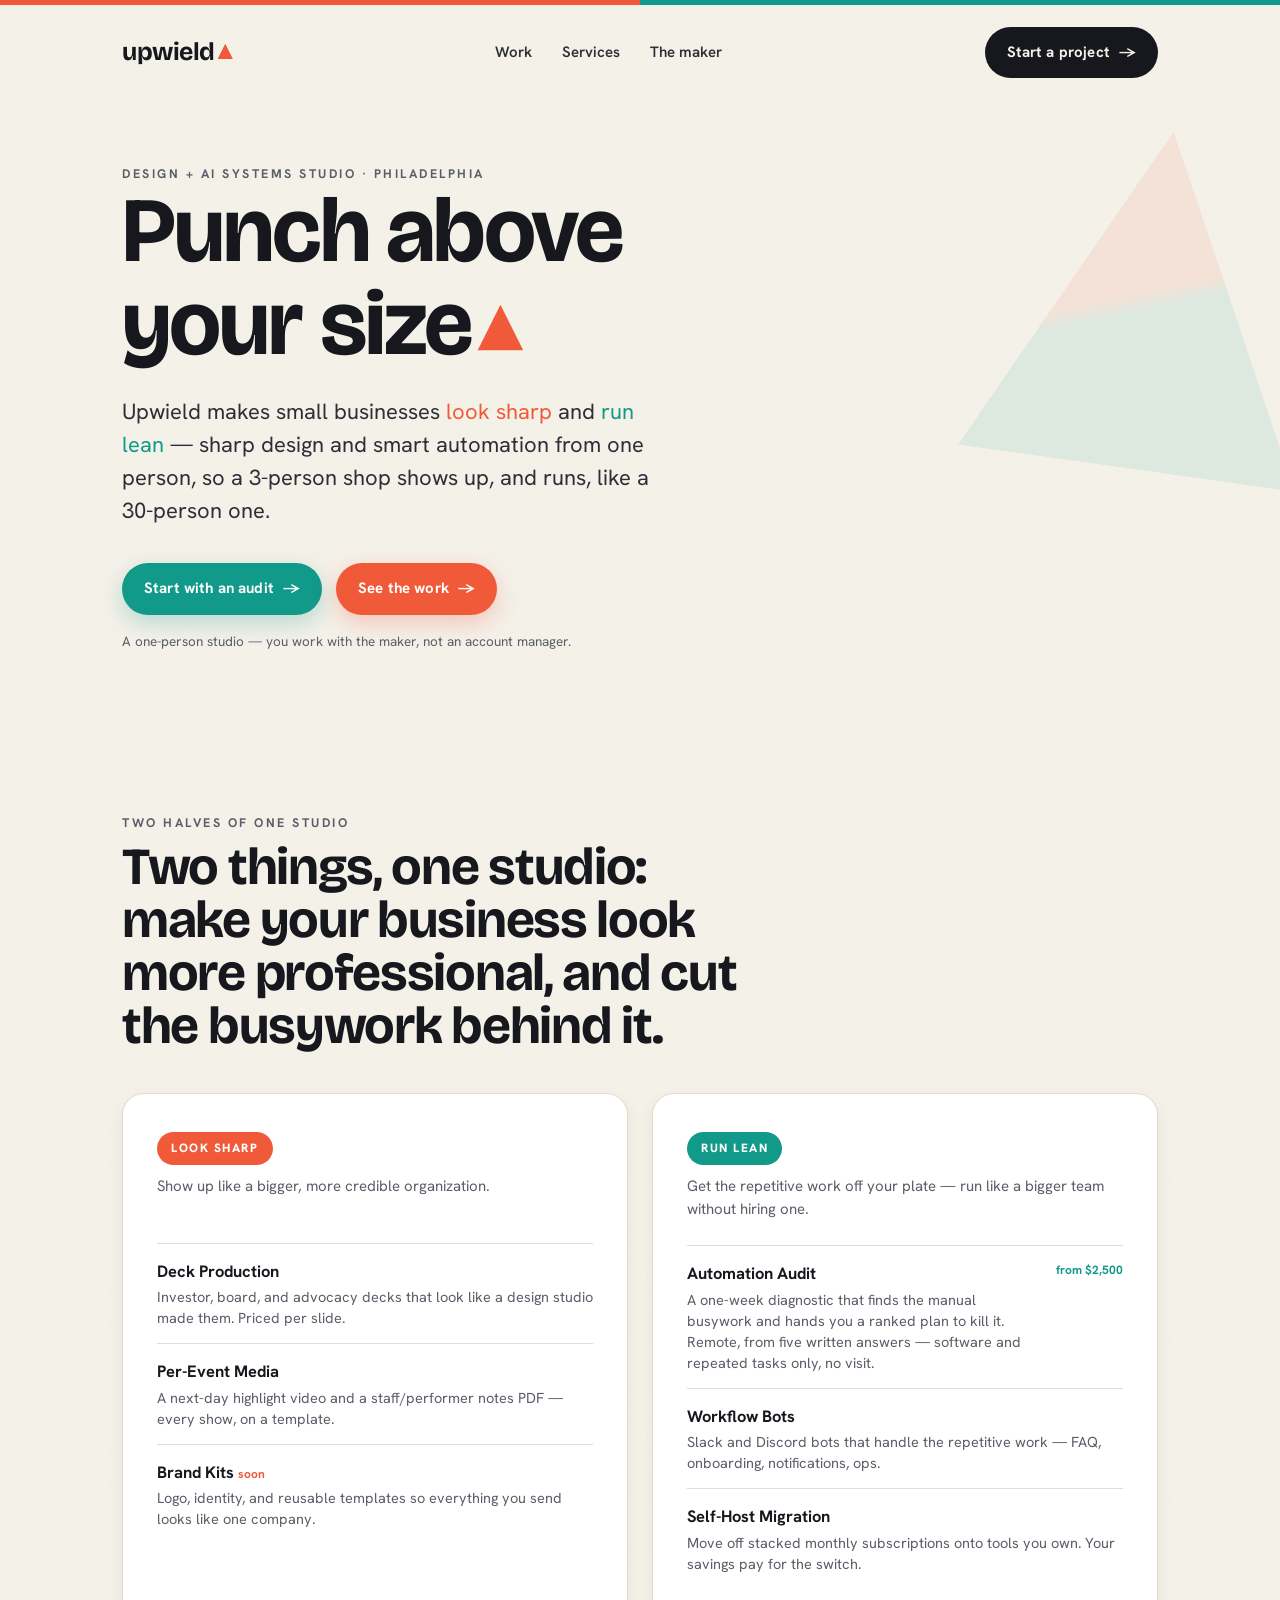
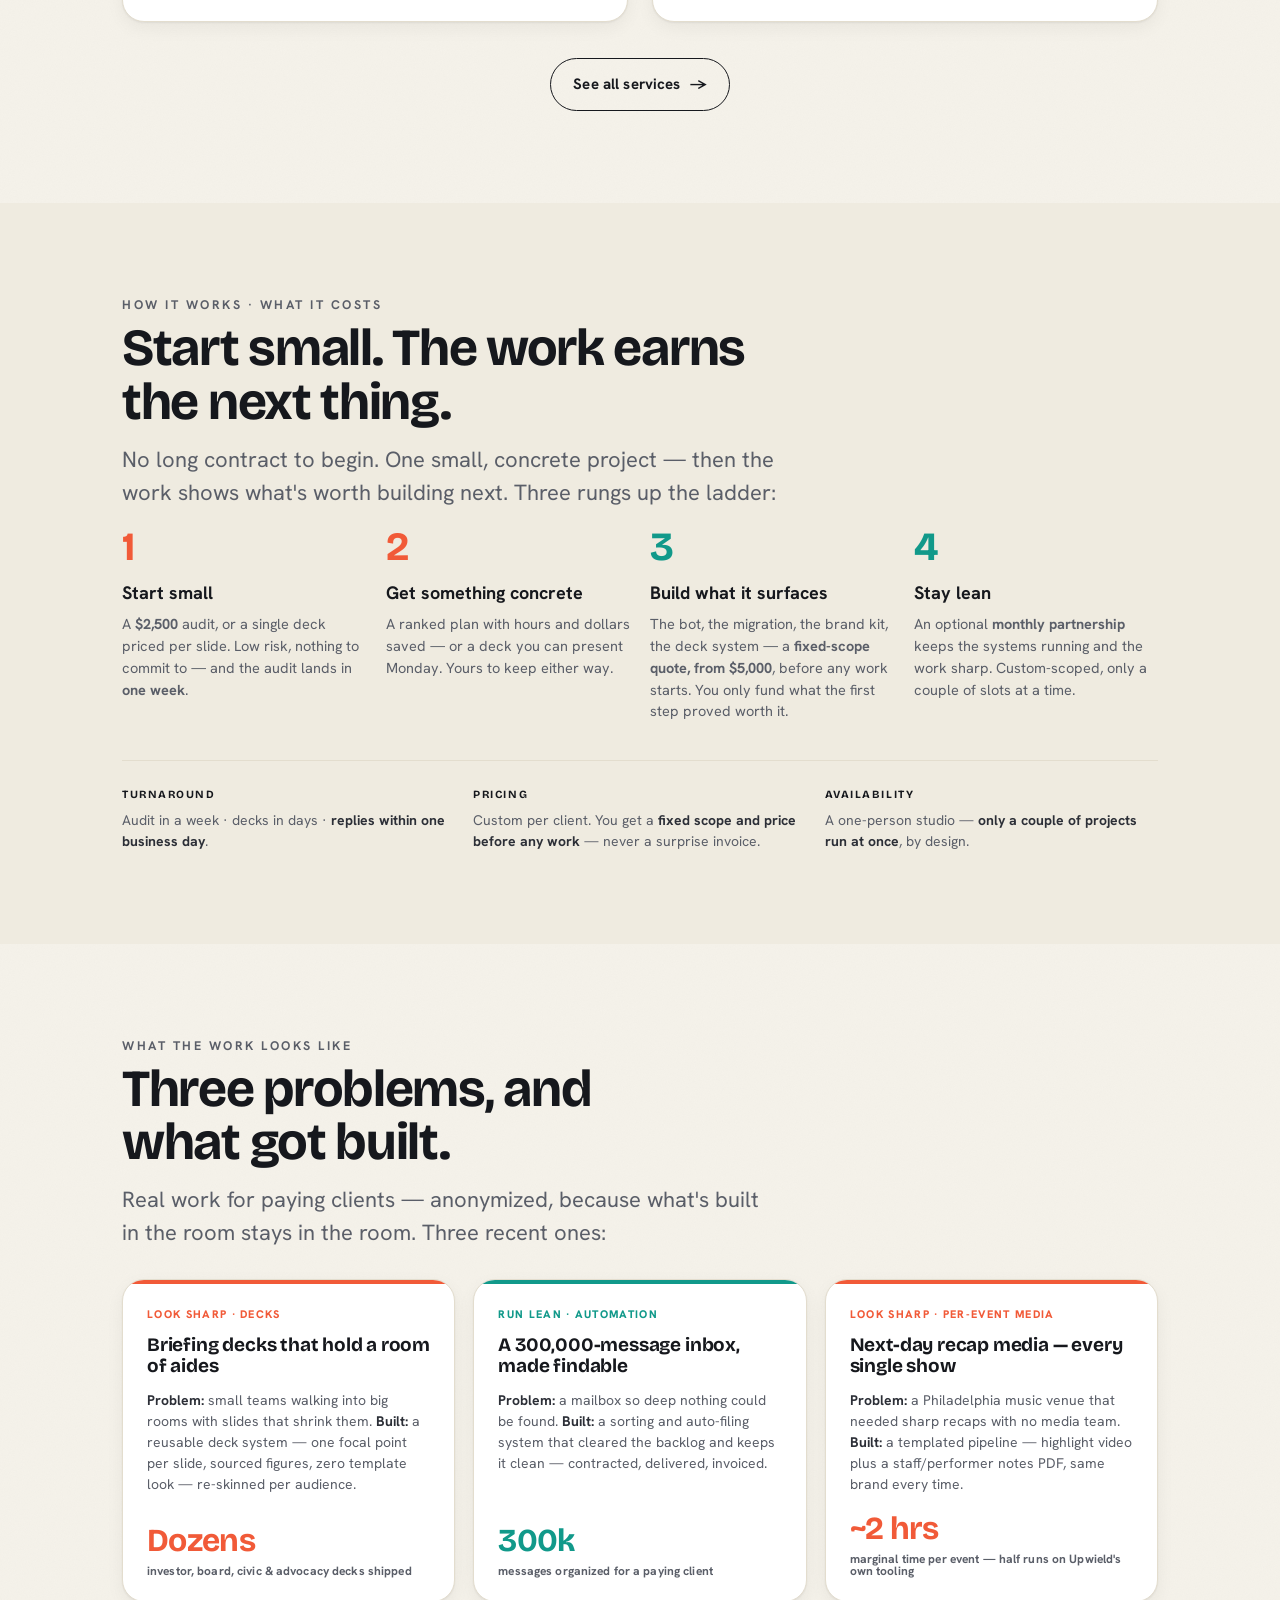
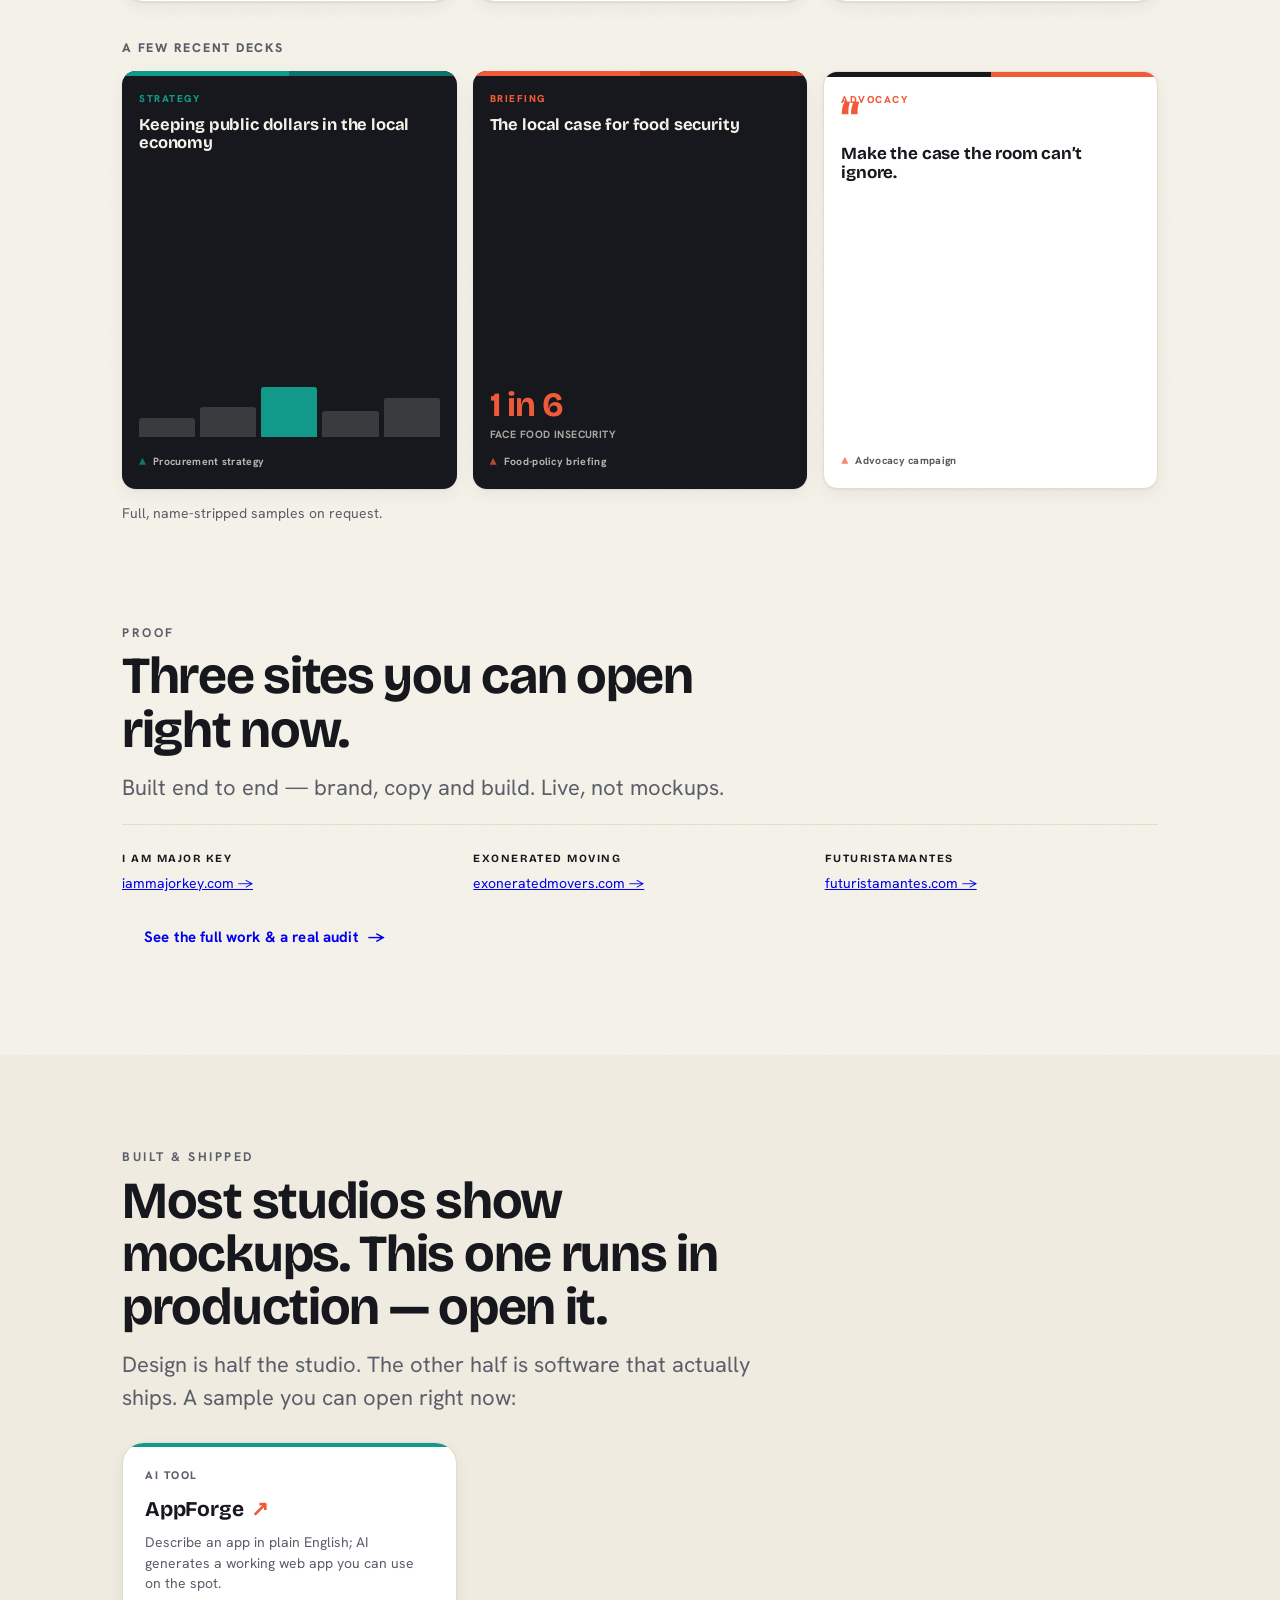
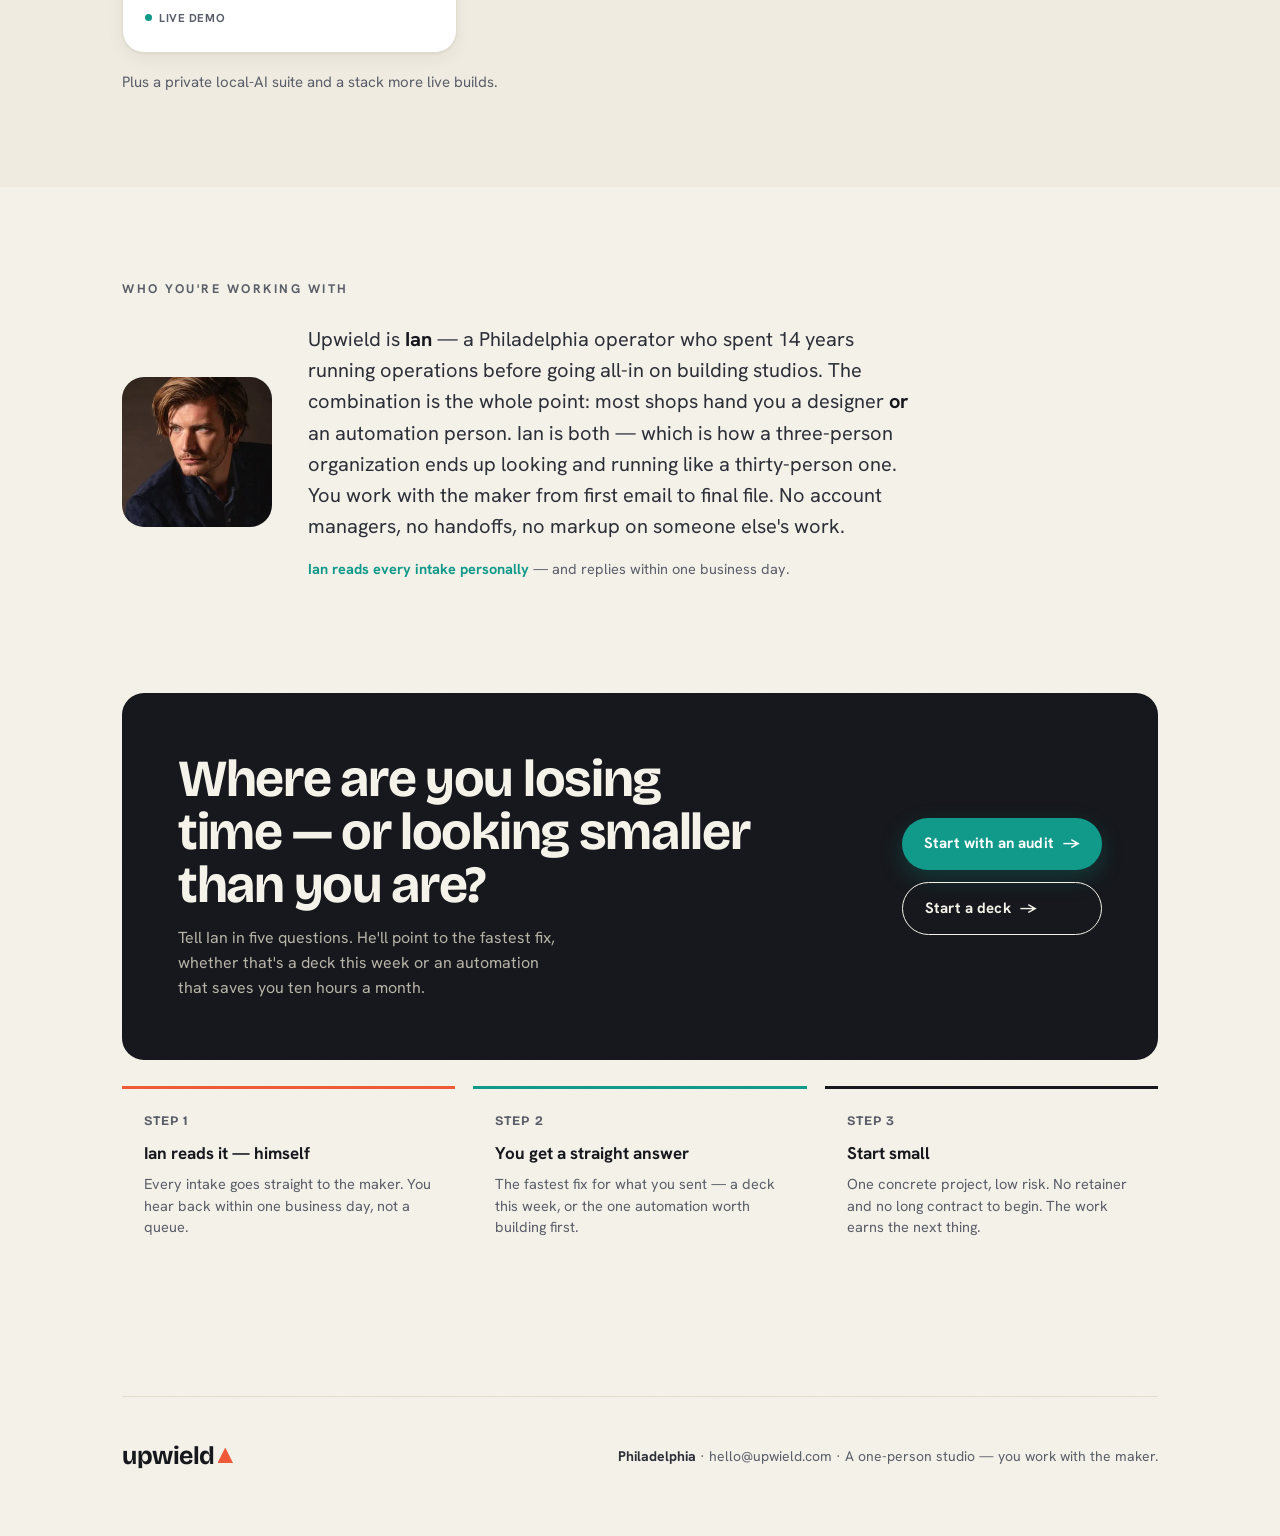
==== index.html @ bdeee743 "Reprice: audit $2,500, builds from $5,000" ====
<!DOCTYPE html>
<html lang="en">
<head>
<meta charset="utf-8">
<meta name="viewport" content="width=device-width, initial-scale=1">
<title>Upwield — design + AI systems studio · Philadelphia</title>
<meta name="description" content="Upwield is a one-person studio that makes small organizations look sharp and run lean — design and AI systems under one roof.">
<link rel="icon" href="favicon.svg" type="image/svg+xml">
<meta property="og:title" content="Upwield — design + AI systems studio">
<meta property="og:description" content="Make a small organization look sharp and run lean. Punch above your size. Philadelphia.">
<meta property="og:type" content="website">
<meta property="og:url" content="https://upwield.com/">
<meta property="og:image" content="https://upwield.com/og.png">
<meta property="og:image:width" content="1200">
<meta property="og:image:height" content="630">
<meta name="twitter:card" content="summary_large_image">
<link rel="preconnect" href="https://fonts.googleapis.com">
<link rel="preconnect" href="https://fonts.gstatic.com" crossorigin>
<link href="https://fonts.googleapis.com/css2?family=Bricolage+Grotesque:opsz,wght@12..96,400;12..96,500;12..96,600;12..96,700;12..96,800&family=Hanken+Grotesk:wght@400;500;600;700;800&display=swap" rel="stylesheet">
<link rel="stylesheet" href="upwield.css">
<style>
  /* page-specific composition */
  .topbar{display:flex;height:5px}
  .topbar i{flex:1}.topbar .e{background:var(--ember)}.topbar .t{background:var(--teal)}
  nav{display:flex;align-items:center;justify-content:space-between;padding:22px 0}
  nav .links{display:flex;gap:30px;font-weight:600;font-size:15px}
  nav .links a{color:var(--ink-2);text-decoration:none}
  nav .links a:hover{color:var(--ink)}

  /* hero */
  .hero{padding:64px 0 70px;position:relative;overflow:hidden}
  .hero .big-wedge{position:absolute;right:-40px;top:30px;width:340px;height:340px;
    background:linear-gradient(160deg,var(--ember) 0%,var(--ember) 48%,var(--teal) 52%,var(--teal) 100%);
    clip-path:polygon(50% 0,100% 100%,0 100%);opacity:.10;transform:rotate(8deg)}
  .hero h1{max-width:14ch;position:relative}
  .hero .lead{max-width:46ch;margin-top:24px}
  .cta-row{display:flex;gap:14px;margin-top:36px;flex-wrap:wrap;align-items:center}
  .cta-note{font-size:13.5px;color:var(--ink-3);margin-top:16px}

  /* pillars */
  .pillars{display:grid;grid-template-columns:1fr 1fr;gap:24px}
  .pillar{padding:38px 34px 32px}
  .pillar .top{display:flex;align-items:center;gap:12px;margin-bottom:6px}
  .pillar .promise{font-size:15px;color:var(--ink-3);margin:10px 0 24px;min-height:44px}
  .svc{display:flex;gap:13px;padding:15px 0;border-top:1px solid var(--paper-edge)}
  .svc:first-of-type{border-top:1px solid var(--paper-edge)}
  .svc .name{font-weight:700;font-size:16.5px}
  .svc .desc{font-size:14.5px;color:var(--ink-3);line-height:1.45;margin-top:2px}
  .svc .tag{font-size:12px;font-weight:700;color:var(--teal);white-space:nowrap}
  .svc .tag.e{color:var(--ember)}

  /* how it works */
  .steps{display:grid;grid-template-columns:repeat(4,1fr);gap:20px;margin-top:18px}
  .step .n{font-family:var(--display);font-weight:700;font-size:40px;color:var(--ember);line-height:1}
  .step:nth-child(3) .n,.step:nth-child(4) .n{color:var(--teal)}
  .step h3{font-size:18px;margin:12px 0 7px;font-weight:700}
  .step p{font-size:14.5px;color:var(--ink-3);line-height:1.5}

  /* proof — case studies */
  .cases{display:grid;grid-template-columns:repeat(3,1fr);gap:18px;margin-top:30px}
  .case{padding:26px 24px 24px;display:flex;flex-direction:column;position:relative;overflow:hidden}
  .case .edge{position:absolute;top:0;left:0;right:0;height:4px}
  .case .tag{font-size:11px;font-weight:800;letter-spacing:.12em;text-transform:uppercase;color:var(--teal)}
  .case .tag.e{color:var(--ember)}
  .case .ttl{font-family:var(--display);font-weight:700;font-size:19px;line-height:1.12;letter-spacing:-.01em;margin:11px 0 13px}
  .case .pa{font-size:14px;color:var(--ink-3);line-height:1.5}
  .case .pa b{color:var(--ink-2);font-weight:700}
  .case .res{margin-top:auto;padding-top:18px}
  .case .num{font-family:var(--display);font-weight:700;font-size:32px;line-height:1;letter-spacing:-.02em;color:var(--ember)}
  .case.lean .num{color:var(--teal)}
  .case .num small{display:block;font-family:var(--body);font-size:12px;font-weight:700;letter-spacing:.01em;color:var(--ink-3);margin-top:8px;text-transform:none}

  /* design range tiles */
  .range-label{font-size:12.5px;margin:36px 0 14px;letter-spacing:.14em;font-weight:800;text-transform:uppercase;color:var(--ink-3)}
  .work-tiles{display:grid;grid-template-columns:repeat(3,1fr);gap:16px}
  .dk{aspect-ratio:4/5;border-radius:var(--r-md);overflow:hidden;position:relative;display:flex;flex-direction:column;
    padding:20px 17px;box-shadow:var(--shadow-sm);transition:transform .25s var(--ease),box-shadow .25s var(--ease)}
  .dk:hover{transform:translateY(-4px);box-shadow:var(--shadow-lg)}
  .dk .tb{position:absolute;top:0;left:0;right:0;height:5px;display:flex}.dk .tb i{flex:1}
  .dk .cat{font-size:10px;font-weight:800;letter-spacing:.15em;text-transform:uppercase}
  .dk .ttl{font-family:var(--display);font-weight:700;font-size:16.5px;line-height:1.13;letter-spacing:-.01em;margin-top:9px}
  .dk .sp{flex:1}
  .dk .foot2{display:flex;align-items:center;gap:7px;font-size:10.5px;font-weight:700;letter-spacing:.03em;opacity:.72}
  .dk .dot{width:7px;height:7px;flex-shrink:0;clip-path:polygon(50% 0,100% 100%,0 100%)}
  .dk.dark{background:var(--ink);color:var(--paper)}.dk.dark .cat{color:var(--teal)}
  .bars{display:flex;align-items:flex-end;gap:5px;height:50px;margin-bottom:16px}
  .bars b{flex:1;border-radius:3px 3px 0 0;background:rgba(245,242,234,.16)}.bars b.hot{background:var(--teal)}
  .bigstat{font-family:var(--display);font-weight:700;font-size:40px;line-height:1;letter-spacing:-.03em;color:var(--ember);margin-bottom:14px}
  .bigstat small{display:block;font-family:var(--body);font-size:10.5px;font-weight:700;letter-spacing:.04em;color:var(--paper);opacity:.66;margin-top:7px;text-transform:uppercase}
  .dk.light{background:var(--white);color:var(--ink);border:1px solid var(--paper-edge)}.dk.light .cat{color:var(--ember)}
  .dk .qmark{font-family:var(--display);font-weight:700;font-size:50px;line-height:.5;color:var(--ember);height:24px}
  .dk .quote{font-family:var(--display);font-weight:700;font-size:17px;line-height:1.16;letter-spacing:-.01em;margin-top:12px}

  /* receipts — shipped software */
  .ships{display:grid;grid-template-columns:repeat(3,1fr);gap:16px;margin-top:28px}
  .ship{display:block;padding:24px 22px;text-decoration:none;color:var(--ink);position:relative;overflow:hidden;
    transition:transform .25s var(--ease),box-shadow .25s var(--ease)}
  .ship:hover{transform:translateY(-4px);box-shadow:var(--shadow-lg)}
  .ship .bar{position:absolute;top:0;left:0;right:0;height:4px}
  .ship .k{font-size:11px;font-weight:800;letter-spacing:.14em;text-transform:uppercase;color:var(--ink-3)}
  .ship .nm{font-family:var(--display);font-weight:700;font-size:21px;letter-spacing:-.01em;margin:9px 0 7px;display:flex;align-items:center;gap:8px}
  .ship .nm .arr{color:var(--ember);transition:transform .2s var(--ease)}
  .ship:hover .nm .arr{transform:translate(3px,-3px)}
  .ship .ds{font-size:14px;color:var(--ink-3);line-height:1.46}
  .ship .live{display:inline-flex;align-items:center;gap:7px;margin-top:15px;font-size:11.5px;font-weight:700;letter-spacing:.05em;text-transform:uppercase;color:var(--ink-3)}
  .ship .live i{width:7px;height:7px;border-radius:50%;background:var(--teal);animation:pulse 2s infinite}
  @keyframes pulse{0%{box-shadow:0 0 0 0 rgba(17,153,138,.45)}70%{box-shadow:0 0 0 7px rgba(17,153,138,0)}100%{box-shadow:0 0 0 0 rgba(17,153,138,0)}}
  .ships-foot{margin-top:18px;font-size:15px;color:var(--ink-3);max-width:62ch}
  .ships-foot a{color:var(--ink);font-weight:700;text-decoration:none;border-bottom:2px solid var(--ember)}
  .ships-foot a:hover{border-bottom-color:var(--teal)}

  /* founder */
  .maker{display:grid;grid-template-columns:auto 1fr;gap:36px;align-items:center;margin-top:26px}
  .maker .ava{width:150px;height:150px;border-radius:var(--r-lg);background:var(--ink);color:var(--paper);
    display:flex;align-items:center;justify-content:center;position:relative;overflow:hidden;flex-shrink:0}
  .maker .ava img{width:100%;height:100%;object-fit:cover;display:block}
  .maker .ava .mk{width:64px;height:58px;background:var(--ember);clip-path:polygon(50% 0,100% 100%,0 100%)}
  .maker .ava .w{position:absolute;bottom:-24px;right:-24px;width:96px;height:96px;background:var(--ember);
    clip-path:polygon(50% 0,100% 100%,0 100%);opacity:.92;transform:rotate(12deg)}
  .maker .bio .lead2{font-size:clamp(17px,1.9vw,20px);color:var(--ink-2);line-height:1.56;max-width:56ch}
  .maker .bio .lead2 b{color:var(--ink);font-weight:700}
  .maker .sign{margin-top:16px;font-size:14.5px;color:var(--ink-3)}
  .maker .sign b{color:var(--teal);font-weight:700}

  /* CTA band */
  .band{background:var(--ink);color:var(--paper);border-radius:var(--r-lg);padding:60px 56px;
    display:flex;align-items:center;justify-content:space-between;gap:40px;flex-wrap:wrap}
  .band h2{color:var(--paper);max-width:18ch}
  .band p{color:#B8B4A8;margin-top:14px;max-width:42ch;font-size:16px}

  /* what happens next */
  .next{display:grid;grid-template-columns:repeat(3,1fr);gap:18px;margin-top:26px}
  .nx{padding:22px 22px 20px;border-top:3px solid var(--paper-edge)}
  .nx:nth-child(1){border-top-color:var(--ember)}
  .nx:nth-child(2){border-top-color:var(--teal)}
  .nx:nth-child(3){border-top-color:var(--ink)}
  .nx .s{font-family:var(--display);font-weight:700;font-size:13px;letter-spacing:.08em;text-transform:uppercase;color:var(--ink-3)}
  .nx h4{font-size:17px;font-weight:700;margin:9px 0 6px}
  .nx p{font-size:14.5px;color:var(--ink-3);line-height:1.5}

  /* engagement terms strip */
  .terms{display:grid;grid-template-columns:repeat(3,1fr);gap:18px;margin-top:38px;padding-top:26px;border-top:1px solid var(--paper-edge)}
  .t-item{font-size:14px;color:var(--ink-3);line-height:1.5}
  .t-item .k{display:block;font-family:var(--display);font-weight:700;font-size:11px;letter-spacing:.14em;text-transform:uppercase;color:var(--ink);margin-bottom:6px}
  .t-item b{color:var(--ink-2);font-weight:700}

  /* footer */
  footer{padding:46px 0 60px}
  .foot{display:flex;justify-content:space-between;align-items:center;flex-wrap:wrap;gap:16px}
  .foot .wordmark{color:var(--ink)}
  .foot .meta{font-size:14px;color:var(--ink-3)}
  .foot .meta b{color:var(--ink-2);font-weight:700}

  @media(max-width:680px){
    .cases,.ships,.next,.terms{grid-template-columns:1fr!important}
    .maker{grid-template-columns:1fr!important;text-align:center}
    .maker .ava{margin:0 auto}
    .maker .bio .lead2{max-width:none}
  }
</style>
<script type="application/ld+json">
{
  "@context":"https://schema.org",
  "@type":"ProfessionalService",
  "name":"Upwield",
  "description":"A one-person design and AI systems studio in Philadelphia — making small organizations look sharp and run lean.",
  "url":"https://upwield.com/",
  "email":"hello@upwield.com",
  "founder":{"@type":"Person","name":"Ian"},
  "areaServed":{"@type":"City","name":"Philadelphia"},
  "address":{"@type":"PostalAddress","addressLocality":"Philadelphia","addressRegion":"PA","addressCountry":"US"},
  "knowsAbout":["Presentation design","Workflow automation","AI systems","Brand identity","Self-hosting"],
  "sameAs":["https://iswain.dev","https://github.com/IASC-00"]
}
</script>
</head>
<body>
<div class="topbar"><i class="e"></i><i class="t"></i></div>

<div class="wrap">
  <nav>
    <a class="wordmark" href="index.html">upwield<span class="wedge"></span></a>
    <div class="links">
      <a href="work.html">Work</a>
      <a href="#services">Services</a>
      <a href="#maker">The maker</a>
    </div>
    <a class="btn btn-ink" href="#start">Start a project <span class="arr">→</span></a>
  </nav>
</div>

<!-- HERO -->
<header class="hero">
  <div class="wrap">
    <div class="big-wedge"></div>
    <div class="eyebrow rise d1">Design + AI systems studio · Philadelphia</div>
    <h1 class="display rise d2">Punch above<br>your size<span class="wedge" style="width:.5em;height:.5em;margin-left:6px"></span></h1>
    <p class="lead rise d3">Upwield makes small businesses <em class="ember">look sharp</em> and <em class="teal">run lean</em> — sharp design and smart automation from one person, so a 3-person shop shows up, and runs, like a 30-person one.</p>
    <div class="cta-row rise d4">
      <a class="btn btn-teal" href="intake.html?need=lean">Start with an audit <span class="arr">→</span></a>
      <a class="btn btn-ember" href="#work">See the work <span class="arr">→</span></a>
    </div>
    <p class="cta-note rise d5">A one-person studio — you work with the maker, not an account manager.</p>
  </div>
</header>

<!-- PILLARS / SERVICES -->
<section id="services">
  <div class="wrap">
    <div class="eyebrow">Two halves of one studio</div>
    <h2 class="display" style="margin-top:8px;max-width:20ch">Two things, one studio: make your business look more professional, and cut the busywork behind it.</h2>
    <div class="pillars" style="margin-top:40px">

      <div class="pillar card">
        <div class="top"><span class="chip chip-ember">Look sharp</span></div>
        <p class="promise">Show up like a bigger, more credible organization.</p>
        <div class="svc"><div><div class="name">Deck Production</div><div class="desc">Investor, board, and advocacy decks that look like a design studio made them. Priced per slide.</div></div></div>
        <div class="svc"><div><div class="name">Per-Event Media</div><div class="desc">A next-day highlight video and a staff/performer notes PDF — every show, on a template.</div></div></div>
        <div class="svc"><div><div class="name">Brand Kits <span class="tag e">soon</span></div><div class="desc">Logo, identity, and reusable templates so everything you send looks like one company.</div></div></div>
      </div>

      <div class="pillar card">
        <div class="top"><span class="chip chip-teal">Run lean</span></div>
        <p class="promise">Get the repetitive work off your plate — run like a bigger team without hiring one.</p>
        <div class="svc"><div><div class="name">Automation Audit</div><div class="desc">A one-week diagnostic that finds the manual busywork and hands you a ranked plan to kill it. Remote, from five written answers — software and repeated tasks only, no visit.</div></div><div class="tag">from $2,500</div></div>
        <div class="svc"><div><div class="name">Workflow Bots</div><div class="desc">Slack and Discord bots that handle the repetitive work — FAQ, onboarding, notifications, ops.</div></div></div>
        <div class="svc"><div><div class="name">Self-Host Migration</div><div class="desc">Move off stacked monthly subscriptions onto tools you own. Your savings pay for the switch.</div></div></div>
      </div>

    </div>
    <div style="text-align:center;margin-top:36px">
      <a class="btn btn-ghost" href="services.html">See all services <span class="arr">→</span></a>
    </div>
  </div>
</section>

<!-- HOW IT WORKS + PRICING -->
<section id="how" style="background:var(--paper-2)">
  <div class="wrap">
    <div class="eyebrow">How it works · what it costs</div>
    <h2 class="display" style="margin-top:8px;max-width:20ch">Start small. The work earns the next thing.</h2>
    <p class="lead muted" style="margin-top:14px;max-width:56ch">No long contract to begin. One small, concrete project — then the work shows what's worth building next. Three rungs up the ladder:</p>
    <div class="steps">
      <div class="step"><div class="n">1</div><h3>Start small</h3><p>A <b>$2,500</b> audit, or a single deck priced per slide. Low risk, nothing to commit to — and the audit lands in <b>one week</b>.</p></div>
      <div class="step"><div class="n">2</div><h3>Get something concrete</h3><p>A ranked plan with hours and dollars saved — or a deck you can present Monday. Yours to keep either way.</p></div>
      <div class="step"><div class="n">3</div><h3>Build what it surfaces</h3><p>The bot, the migration, the brand kit, the deck system — a <b>fixed-scope quote, from $5,000</b>, before any work starts. You only fund what the first step proved worth it.</p></div>
      <div class="step"><div class="n">4</div><h3>Stay lean</h3><p>An optional <b>monthly partnership</b> keeps the systems running and the work sharp. Custom-scoped, only a couple of slots at a time.</p></div>
    </div>
    <div class="terms">
      <div class="t-item"><span class="k">Turnaround</span> Audit in a week · decks in days · <b>replies within one business day</b>.</div>
      <div class="t-item"><span class="k">Pricing</span> Custom per client. You get a <b>fixed scope and price before any work</b> — never a surprise invoice.</div>
      <div class="t-item"><span class="k">Availability</span> A one-person studio — <b>only a couple of projects run at once</b>, by design.</div>
    </div>
  </div>
</section>

<!-- PROOF / WORK -->
<section id="work">
  <div class="wrap">
    <div class="eyebrow">What the work looks like</div>
    <h2 class="display" style="margin-top:8px;max-width:18ch">Three problems, and what got built.</h2>
    <p class="lead muted" style="margin-top:14px;max-width:54ch">Real work for paying clients — anonymized, because what's built in the room stays in the room. Three recent ones:</p>

    <div class="cases">
      <div class="case card">
        <div class="edge" style="background:var(--ember)"></div>
        <div class="tag e">Look sharp · Decks</div>
        <div class="ttl">Briefing decks that hold a room of aides</div>
        <div class="pa"><b>Problem:</b> small teams walking into big rooms with slides that shrink them. <b>Built:</b> a reusable deck system — one focal point per slide, sourced figures, zero template look — re-skinned per audience.</div>
        <div class="res"><div class="num">Dozens<small>investor, board, civic &amp; advocacy decks shipped</small></div></div>
      </div>

      <div class="case card lean">
        <div class="edge" style="background:var(--teal)"></div>
        <div class="tag">Run lean · Automation</div>
        <div class="ttl">A 300,000-message inbox, made findable</div>
        <div class="pa"><b>Problem:</b> a mailbox so deep nothing could be found. <b>Built:</b> a sorting and auto-filing system that cleared the backlog and keeps it clean — contracted, delivered, invoiced.</div>
        <div class="res"><div class="num">300k<small>messages organized for a paying client</small></div></div>
      </div>

      <div class="case card">
        <div class="edge" style="background:var(--ember)"></div>
        <div class="tag e">Look sharp · Per-event media</div>
        <div class="ttl">Next-day recap media — every single show</div>
        <div class="pa"><b>Problem:</b> a Philadelphia music venue that needed sharp recaps with no media team. <b>Built:</b> a templated pipeline — highlight video plus a staff/performer notes PDF, same brand every time.</div>
        <div class="res"><div class="num">~2 hrs<small>marginal time per event — half runs on Upwield's own tooling</small></div></div>
      </div>
    </div>

    <div class="range-label">A few recent decks</div>
    <div class="work-tiles">
      <div class="dk dark">
        <div class="tb"><i style="background:var(--teal)"></i><i style="background:var(--teal-deep)"></i></div>
        <div class="cat">Strategy</div>
        <div class="ttl">Keeping public dollars in the local economy</div>
        <div class="sp"></div>
        <div class="bars"><b style="height:38%"></b><b style="height:60%"></b><b class="hot" style="height:100%"></b><b style="height:52%"></b><b style="height:78%"></b></div>
        <div class="foot2"><span class="dot" style="background:var(--teal)"></span> Procurement strategy</div>
      </div>
      <div class="dk dark">
        <div class="tb"><i style="background:var(--ember)"></i><i style="background:var(--ember-deep)"></i></div>
        <div class="cat" style="color:var(--ember)">Briefing</div>
        <div class="ttl">The local case for food security</div>
        <div class="sp"></div>
        <div class="bigstat" style="font-size:34px">1 in 6<small>face food insecurity</small></div>
        <div class="foot2"><span class="dot" style="background:var(--ember)"></span> Food-policy briefing</div>
      </div>
      <div class="dk light">
        <div class="tb"><i style="background:var(--ink)"></i><i style="background:var(--ember)"></i></div>
        <div class="cat">Advocacy</div>
        <span class="qmark">&ldquo;</span>
        <div class="quote">Make the case the room can&rsquo;t ignore.</div>
        <div class="sp"></div>
        <div class="foot2"><span class="dot" style="background:var(--ember)"></span> Advocacy campaign</div>
      </div>
    </div>
    <p class="muted" style="font-size:14px;margin-top:14px">Full, name-stripped samples on request.</p>

    <!-- TESTIMONIAL — un-comment and drop in ONE cleared, real client quote to activate. Do not fabricate.
    <div class="tmoni" style="margin-top:24px;padding:34px 36px;background:var(--ink);color:var(--paper);border-radius:var(--r-lg)">
      <div class="q" style="font-family:var(--display);font-weight:700;font-size:25px;line-height:1.25;max-width:30ch">&ldquo;[One or two sentences, in the client's words, on the outcome.]&rdquo;</div>
      <div class="by" style="margin-top:18px;font-size:14px;color:#B8B4A8;font-weight:600">— <b style="color:var(--paper)">[Name or role]</b>, [Organization]</div>
    </div>
    -->
  </div>
</section>

<!-- RECEIPTS / SHIPPED SOFTWARE -->
<!-- REAL PROOF — named, live, clickable. Added 2026-07-29 on Amy's review:
     the section above is capability; this is evidence. -->
<section id="proof" style="padding-top:6px">
  <div class="wrap">
    <div class="eyebrow">Proof</div>
    <h2 class="display" style="margin-top:8px;max-width:20ch">Three sites you can open right now.</h2>
    <p class="lead muted" style="margin-top:14px;max-width:56ch">Built end to end — brand, copy and build.
      Live, not mockups.</p>
    <div class="terms" style="margin-top:20px">
      <div class="t-item"><span class="k">I AM MAJOR KEY</span>
        <a href="https://iammajorkey.com" target="_blank" rel="noopener">iammajorkey.com &rarr;</a></div>
      <div class="t-item"><span class="k">Exonerated Moving</span>
        <a href="https://exoneratedmovers.com" target="_blank" rel="noopener">exoneratedmovers.com &rarr;</a></div>
      <div class="t-item"><span class="k">Futuristamantes</span>
        <a href="https://futuristamantes.com" target="_blank" rel="noopener">futuristamantes.com &rarr;</a></div>
    </div>
    <p style="margin-top:18px"><a class="btn" href="work.html">See the full work &amp; a real audit <span class="arr">&rarr;</span></a></p>
  </div>
</section>

<section id="built" style="background:var(--paper-2)">
  <div class="wrap">
    <div class="eyebrow">Built &amp; shipped</div>
    <h2 class="display" style="margin-top:8px;max-width:19ch">Most studios show mockups. This one runs in production — open it.</h2>
    <p class="lead muted" style="margin-top:14px;max-width:56ch">Design is half the studio. The other half is software that actually ships. A sample you can open right now:</p>
    <div class="ships">
      <a class="ship card" href="https://appforge-demo.onrender.com" target="_blank" rel="noopener">
        <div class="bar" style="background:var(--teal)"></div>
        <div class="k">AI tool</div>
        <div class="nm">AppForge <span class="arr">↗</span></div>
        <div class="ds">Describe an app in plain English; AI generates a working web app you can use on the spot.</div>
        <span class="live"><i></i> Live demo</span>
      </a>
    </div>
    <p class="ships-foot">Plus a private local-AI suite and a stack more live builds.</p>
  </div>
</section>

<!-- THE MAKER -->
<section id="maker">
  <div class="wrap">
    <div class="eyebrow">Who you're working with</div>
    <div class="maker">
      <div class="ava">
        <picture>
          <source srcset="ian.webp" type="image/webp">
          <img src="ian.jpg" alt="Ian, who runs Upwield" width="150" height="150" decoding="async">
        </picture>
      </div>
      <div class="bio">
        <p class="lead2">Upwield is <b>Ian</b> — a Philadelphia operator who spent 14 years running operations before going all-in on building studios. The combination is the whole point: most shops hand you a designer <b>or</b> an automation person. Ian is both — which is how a three-person organization ends up looking and running like a thirty-person one. You work with the maker from first email to final file. No account managers, no handoffs, no markup on someone else's work.</p>
        <p class="sign"><b>Ian reads every intake personally</b> — and replies within one business day.</p>
      </div>
    </div>
  </div>
</section>

<!-- CTA -->
<section id="start" style="padding-top:20px">
  <div class="wrap">
    <div class="band">
      <div>
        <h2 class="display">Where are you losing time — or looking smaller than you are?</h2>
        <p>Tell Ian in five questions. He'll point to the fastest fix, whether that's a deck this week or an automation that saves you ten hours a month.</p>
      </div>
      <div style="display:flex;flex-direction:column;gap:12px">
        <a class="btn btn-teal" href="intake.html?need=lean">Start with an audit <span class="arr">→</span></a>
        <a class="btn btn-ghost" style="border-color:var(--paper);color:var(--paper)" href="intake.html?need=sharp">Start a deck <span class="arr">→</span></a>
      </div>
    </div>
    <div class="next">
      <div class="nx"><div class="s">Step 1</div><h4>Ian reads it — himself</h4><p>Every intake goes straight to the maker. You hear back within one business day, not a queue.</p></div>
      <div class="nx"><div class="s">Step 2</div><h4>You get a straight answer</h4><p>The fastest fix for what you sent — a deck this week, or the one automation worth building first.</p></div>
      <div class="nx"><div class="s">Step 3</div><h4>Start small</h4><p>One concrete project, low risk. No retainer and no long contract to begin. The work earns the next thing.</p></div>
    </div>
  </div>
</section>

<footer>
  <div class="wrap">
    <hr class="rule" style="margin-bottom:40px">
    <div class="foot">
      <a class="wordmark" href="index.html">upwield<span class="wedge"></span></a>
      <div class="meta"><b>Philadelphia</b> · hello@upwield.com · A one-person studio — you work with the maker.</div>
    </div>
  </div>
</footer>

</body>
</html>
---- upwield.css ----
/* ============================================================
   UPWIELD — brand kit / design system
   Ink & Ember · Bricolage Grotesque + Hanken Grotesk
   Every Upwield surface (web + PDF) inherits this file.
   ============================================================ */

:root{
  /* core palette — locked 2026-06-13 */
  --ink:#16181D;          /* near-black */
  --ink-2:#2C2F37;        /* softened ink for body text */
  --ink-3:#5A5E68;        /* muted */
  --paper:#F5F2EA;        /* warm paper */
  --paper-2:#EFEBE0;      /* card / inset */
  --paper-edge:#E3DDCE;   /* hairline on paper */
  --ember:#F15A38;        /* LOOK SHARP accent */
  --ember-deep:#D2451F;
  --teal:#11998A;         /* RUN LEAN accent */
  --teal-deep:#0C7468;
  --white:#FFFFFF;

  /* type */
  --display:'Bricolage Grotesque', Georgia, serif;
  --body:'Hanken Grotesk', system-ui, sans-serif;

  /* rhythm */
  --r-sm:8px; --r-md:14px; --r-lg:22px; --r-pill:999px;
  --shadow-sm:0 1px 2px rgba(22,24,29,.06), 0 6px 18px rgba(22,24,29,.05);
  --shadow-lg:0 2px 6px rgba(22,24,29,.08), 0 24px 60px rgba(22,24,29,.12);
  --maxw:1100px;
  --ease:cubic-bezier(.22,.61,.36,1);
}

*{margin:0;padding:0;box-sizing:border-box}
html{-webkit-font-smoothing:antialiased;text-rendering:optimizeLegibility}
body{
  font-family:var(--body);
  color:var(--ink);
  background:var(--paper);
  line-height:1.55;
  font-size:17px;
  /* subtle paper grain for warmth + depth (not a flat fill) */
  background-image:url("data:image/svg+xml,%3Csvg xmlns='http://www.w3.org/2000/svg' width='160' height='160'%3E%3Cfilter id='n'%3E%3CfeTurbulence type='fractalNoise' baseFrequency='.85' numOctaves='2' stitchTiles='stitch'/%3E%3CfeColorMatrix type='saturate' values='0'/%3E%3C/filter%3E%3Crect width='100%25' height='100%25' filter='url(%23n)' opacity='.035'/%3E%3C/svg%3E");
}

/* ---------- type ---------- */
.display{font-family:var(--display);font-weight:700;line-height:1.02;letter-spacing:-.02em;color:var(--ink)}
h1.display{font-size:clamp(48px,7.4vw,92px)}
h2.display{font-size:clamp(32px,4.4vw,52px);letter-spacing:-.025em}
h3.display{font-size:clamp(22px,2.4vw,28px);letter-spacing:-.015em}
.eyebrow{font-family:var(--body);font-weight:700;font-size:12.5px;letter-spacing:.2em;text-transform:uppercase;color:var(--ink-3)}
.lead{font-size:clamp(18px,2vw,22px);color:var(--ink-2);line-height:1.5}
.muted{color:var(--ink-3)}
em.ember{font-style:normal;color:var(--ember)}
em.teal{font-style:normal;color:var(--teal)}

/* ---------- layout ---------- */
.wrap{max-width:var(--maxw);margin:0 auto;padding:0 32px}
section{padding:92px 0}
.rule{height:1px;background:var(--paper-edge);border:0}

/* ---------- wordmark + wedge motif ---------- */
.wordmark{font-family:var(--display);font-weight:700;font-size:25px;letter-spacing:-.02em;color:var(--ink);
  display:inline-flex;align-items:baseline;text-decoration:none}
.wordmark .wedge{margin-left:3px}
.wedge{display:inline-block;width:.62em;height:.62em;
  background:var(--ember);
  clip-path:polygon(50% 0,100% 100%,0 100%);   /* upward triangle */
  transform:translateY(-.04em)}
.wedge.teal{background:var(--teal)}
.bullet-wedge{display:inline-block;width:9px;height:9px;margin-right:10px;
  clip-path:polygon(50% 0,100% 100%,0 100%);vertical-align:baseline}

/* ---------- buttons ---------- */
.btn{font-family:var(--body);font-weight:700;font-size:15px;letter-spacing:.01em;
  display:inline-flex;align-items:center;gap:9px;padding:14px 22px;border-radius:var(--r-pill);
  border:0;cursor:pointer;text-decoration:none;transition:transform .2s var(--ease),box-shadow .2s var(--ease),background .2s}
.btn:hover{transform:translateY(-2px)}
.btn .arr{transition:transform .2s var(--ease)}
.btn:hover .arr{transform:translateX(3px)}
.btn-ember{background:var(--ember);color:#fff;box-shadow:0 8px 22px rgba(241,90,56,.28)}
.btn-ember:hover{background:var(--ember-deep)}
.btn-teal{background:var(--teal);color:#fff;box-shadow:0 8px 22px rgba(17,153,138,.26)}
.btn-teal:hover{background:var(--teal-deep)}
.btn-ink{background:var(--ink);color:var(--paper)}
.btn-ghost{background:transparent;color:var(--ink);border:1.5px solid var(--ink);box-shadow:none}
.btn-ghost:hover{background:var(--ink);color:var(--paper)}

/* ---------- pillar chips ---------- */
.chip{font-weight:800;font-size:12px;letter-spacing:.13em;text-transform:uppercase;
  padding:7px 14px;border-radius:var(--r-pill);display:inline-block}
.chip-ember{background:var(--ember);color:#fff}
.chip-teal{background:var(--teal);color:#fff}

/* ---------- cards ---------- */
.card{background:var(--white);border:1px solid var(--paper-edge);border-radius:var(--r-lg);box-shadow:var(--shadow-sm)}

/* ---------- reveal on load ---------- */
@keyframes rise{from{opacity:0;transform:translateY(18px)}to{opacity:1;transform:none}}
.rise{animation:rise .7s var(--ease) both}
.d1{animation-delay:.06s}.d2{animation-delay:.14s}.d3{animation-delay:.22s}
.d4{animation-delay:.30s}.d5{animation-delay:.38s}.d6{animation-delay:.46s}

/* ---------- mobile ---------- */
@media(max-width:680px){
  nav .links{display:none!important}
  .pillars,.proof-grid,.steps,.cols,.labs .items{grid-template-columns:1fr!important}
  section{padding:60px 0}
  .band{padding:40px 30px}
}

/* ---------- one-pager sheet + print/PDF ---------- */
*{-webkit-print-color-adjust:exact;print-color-adjust:exact}
.sheet{width:8.5in;min-height:11in;margin:30px auto;background:var(--paper);
  padding:.62in .64in;position:relative;box-shadow:var(--shadow-lg);overflow:hidden}
.sheet .topbar{position:absolute;top:0;left:0;right:0}
@page{size:Letter;margin:0}
@media print{
  body{background:#fff}
  .sheet{margin:0;box-shadow:none;width:8.5in;min-height:11in}
  .rise{animation:none}
  .no-print{display:none!important}
}
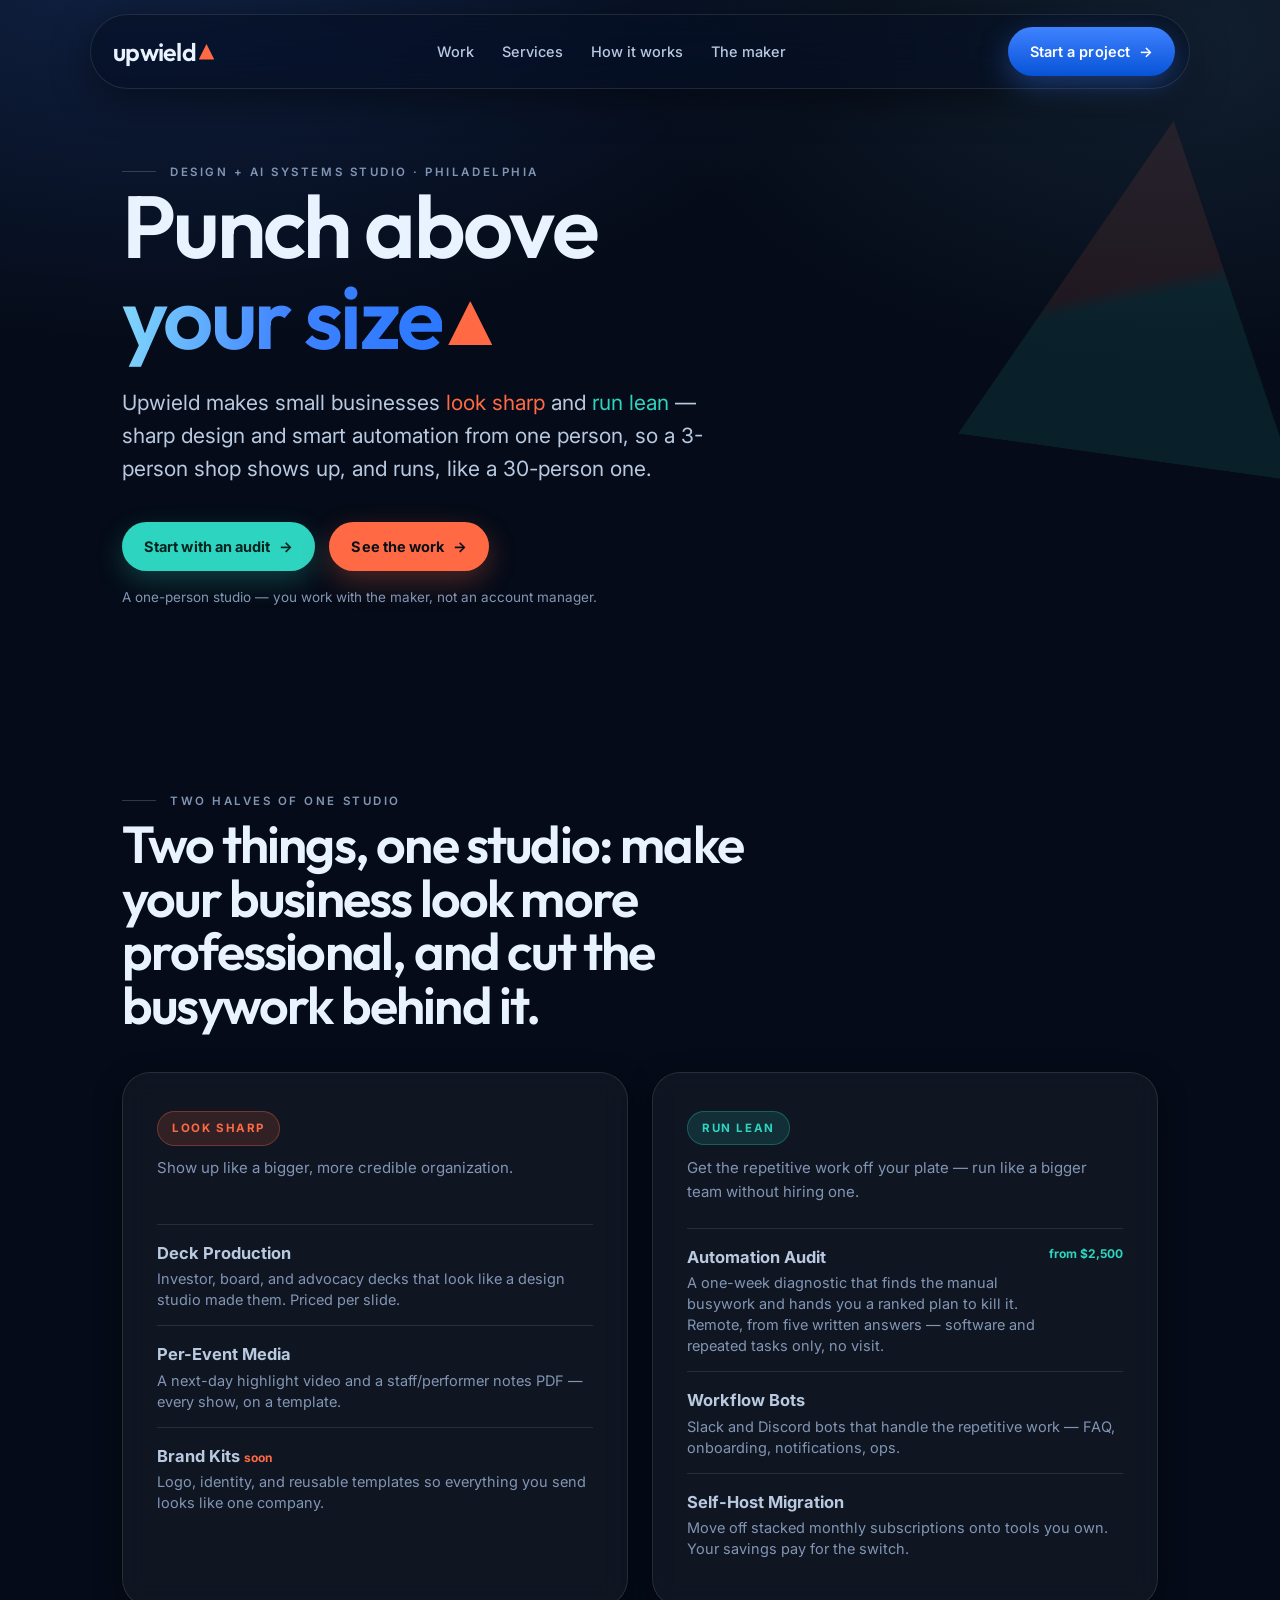
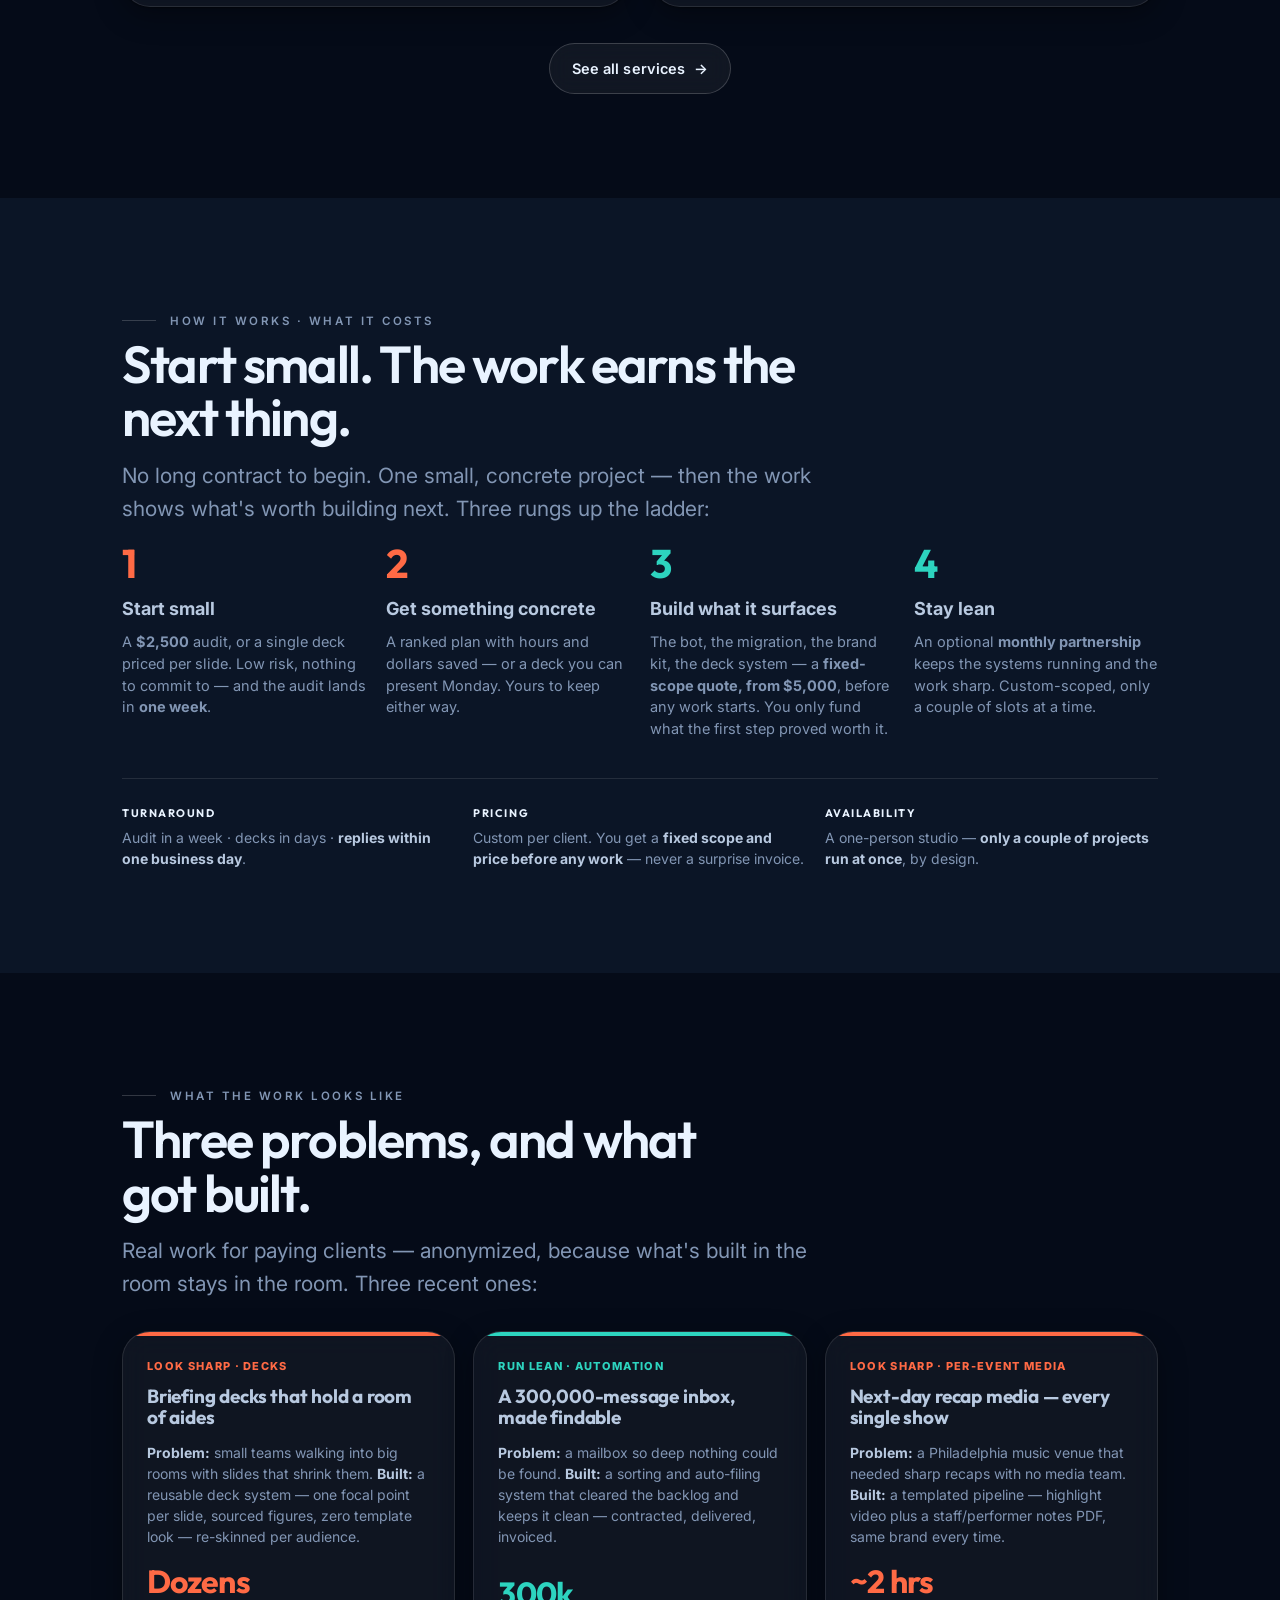
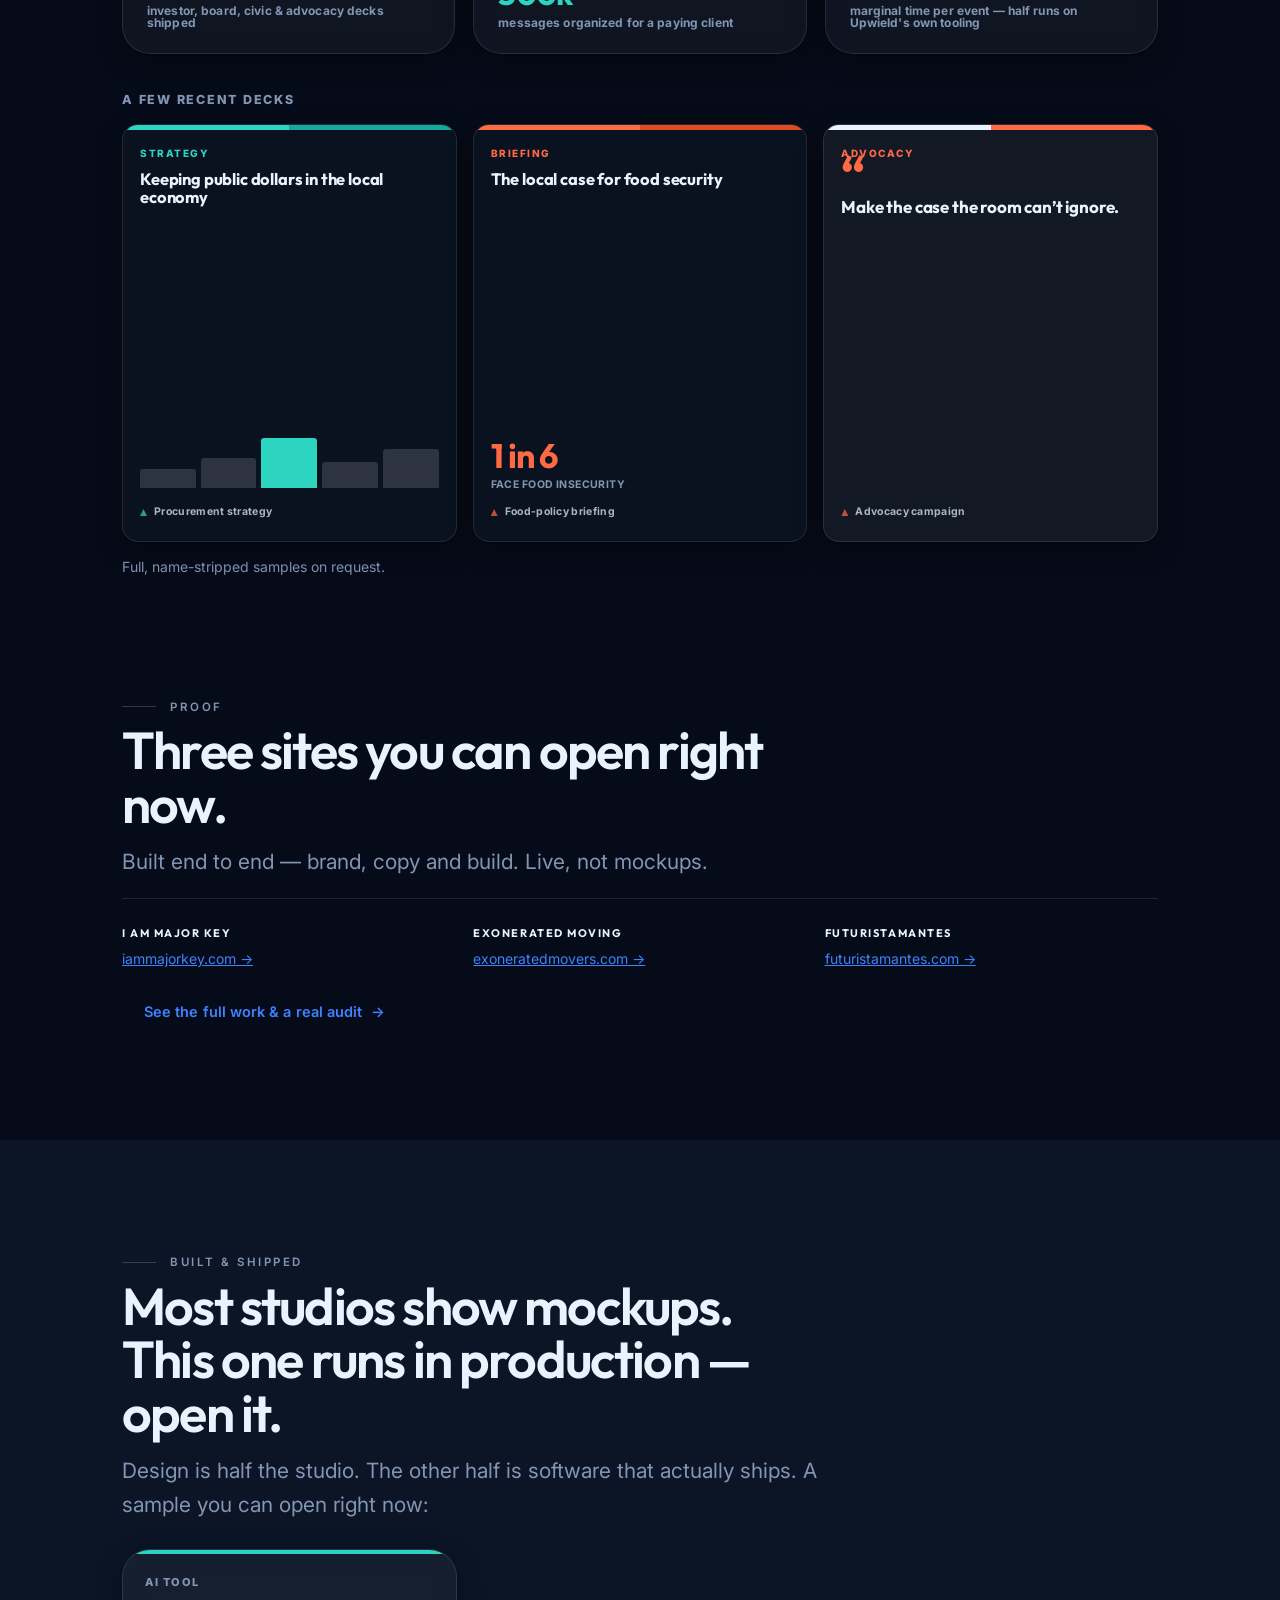
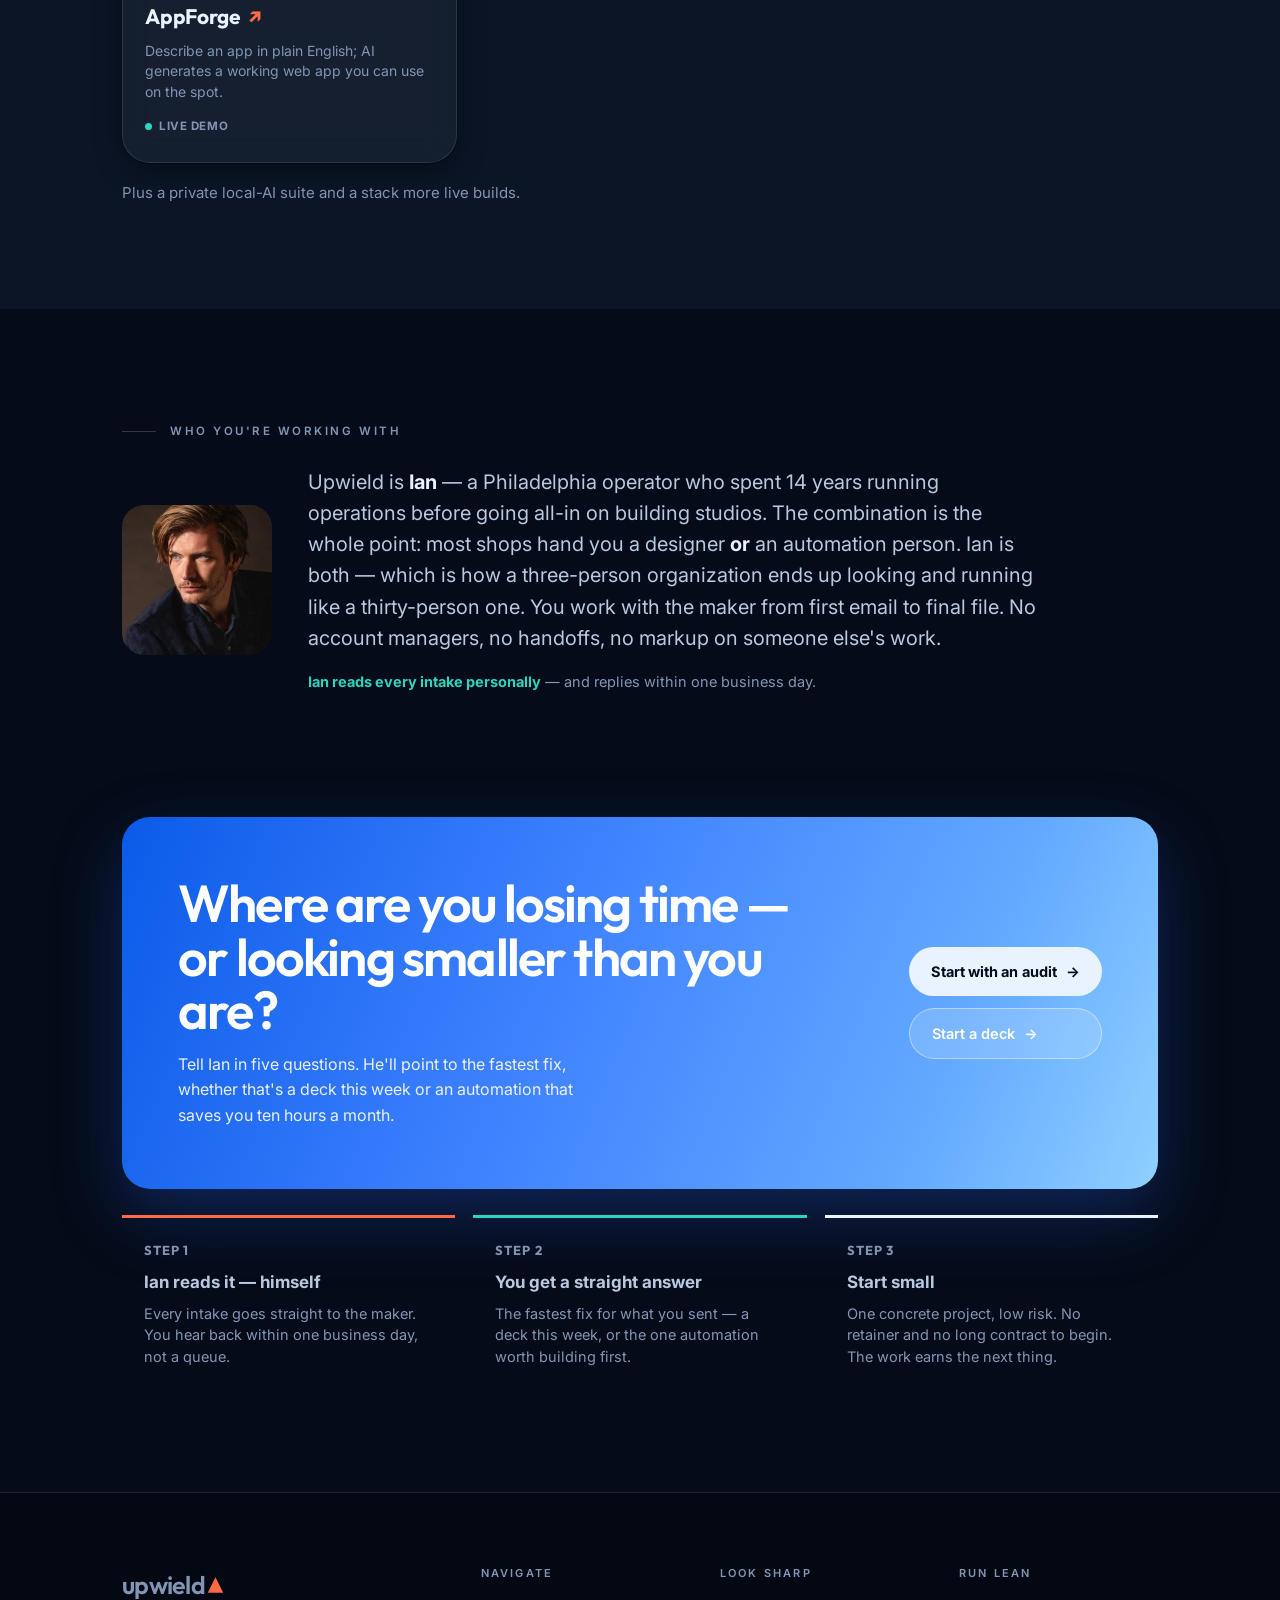
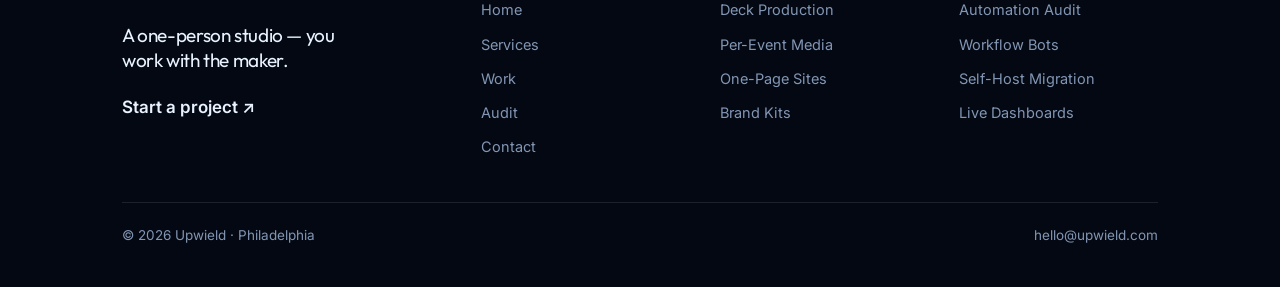
==== commit af3b0bd5: "Finish the 2026-08-04 reprice and deploy the deep-field reskin" ====
--- a/index.html
+++ b/index.html
@@ -16,7 +16,7 @@
 <meta name="twitter:card" content="summary_large_image">
 <link rel="preconnect" href="https://fonts.googleapis.com">
 <link rel="preconnect" href="https://fonts.gstatic.com" crossorigin>
-<link href="https://fonts.googleapis.com/css2?family=Bricolage+Grotesque:opsz,wght@12..96,400;12..96,500;12..96,600;12..96,700;12..96,800&family=Hanken+Grotesk:wght@400;500;600;700;800&display=swap" rel="stylesheet">
+<link href="https://fonts.googleapis.com/css2?family=Outfit:wght@300;400;500;600;700&family=Inter:wght@400;500;600;700&display=swap" rel="stylesheet">
 <link rel="stylesheet" href="upwield.css">
 <style>
   /* page-specific composition */
@@ -82,12 +82,12 @@
   .dk .sp{flex:1}
   .dk .foot2{display:flex;align-items:center;gap:7px;font-size:10.5px;font-weight:700;letter-spacing:.03em;opacity:.72}
   .dk .dot{width:7px;height:7px;flex-shrink:0;clip-path:polygon(50% 0,100% 100%,0 100%)}
-  .dk.dark{background:var(--ink);color:var(--paper)}.dk.dark .cat{color:var(--teal)}
+  .dk.dark{background:#0A1220;color:var(--ink);border:1px solid var(--paper-edge)}.dk.dark .cat{color:var(--teal)}
   .bars{display:flex;align-items:flex-end;gap:5px;height:50px;margin-bottom:16px}
-  .bars b{flex:1;border-radius:3px 3px 0 0;background:rgba(245,242,234,.16)}.bars b.hot{background:var(--teal)}
+  .bars b{flex:1;border-radius:3px 3px 0 0;background:rgba(255,255,255,.14)}.bars b.hot{background:var(--teal)}
   .bigstat{font-family:var(--display);font-weight:700;font-size:40px;line-height:1;letter-spacing:-.03em;color:var(--ember);margin-bottom:14px}
-  .bigstat small{display:block;font-family:var(--body);font-size:10.5px;font-weight:700;letter-spacing:.04em;color:var(--paper);opacity:.66;margin-top:7px;text-transform:uppercase}
-  .dk.light{background:var(--white);color:var(--ink);border:1px solid var(--paper-edge)}.dk.light .cat{color:var(--ember)}
+  .bigstat small{display:block;font-family:var(--body);font-size:10.5px;font-weight:700;letter-spacing:.04em;color:var(--ink-3);opacity:1;margin-top:7px;text-transform:uppercase}
+  .dk.light{background:rgba(255,255,255,.055);color:var(--ink);border:1px solid var(--paper-edge)}.dk.light .cat{color:var(--ember)}
   .dk .qmark{font-family:var(--display);font-weight:700;font-size:50px;line-height:.5;color:var(--ember);height:24px}
   .dk .quote{font-family:var(--display);font-weight:700;font-size:17px;line-height:1.16;letter-spacing:-.01em;margin-top:12px}
 
@@ -123,10 +123,12 @@
   .maker .sign b{color:var(--teal);font-weight:700}
 
   /* CTA band */
-  .band{background:var(--ink);color:var(--paper);border-radius:var(--r-lg);padding:60px 56px;
+  .band{border-radius:var(--r-xl);padding:60px 56px;color:#fff;
+    background:linear-gradient(112deg,#0B5BE8 0%,var(--beam) 42%,#63A9FF 78%,#8FD0FF 100%);
+    box-shadow:0 26px 70px rgba(37,99,235,.30);
     display:flex;align-items:center;justify-content:space-between;gap:40px;flex-wrap:wrap}
-  .band h2{color:var(--paper);max-width:18ch}
-  .band p{color:#B8B4A8;margin-top:14px;max-width:42ch;font-size:16px}
+  .band h2{color:#fff;max-width:18ch}
+  .band p{color:rgba(255,255,255,.90);margin-top:14px;max-width:42ch;font-size:16px}
 
   /* what happens next */
   .next{display:grid;grid-template-columns:repeat(3,1fr);gap:18px;margin-top:26px}
@@ -175,18 +177,17 @@
 </script>
 </head>
 <body>
-<div class="topbar"><i class="e"></i><i class="t"></i></div>
-
-<div class="wrap">
-  <nav>
+<div class="navbar no-print">
+  <div class="inner">
     <a class="wordmark" href="index.html">upwield<span class="wedge"></span></a>
     <div class="links">
       <a href="work.html">Work</a>
-      <a href="#services">Services</a>
+      <a href="services.html">Services</a>
+      <a href="#how">How it works</a>
       <a href="#maker">The maker</a>
     </div>
-    <a class="btn btn-ink" href="#start">Start a project <span class="arr">→</span></a>
-  </nav>
+    <a class="btn btn-beam" href="#start">Start a project <span class="arr">→</span></a>
+  </div>
 </div>
 
 <!-- HERO -->
@@ -194,7 +195,7 @@
   <div class="wrap">
     <div class="big-wedge"></div>
     <div class="eyebrow rise d1">Design + AI systems studio · Philadelphia</div>
-    <h1 class="display rise d2">Punch above<br>your size<span class="wedge" style="width:.5em;height:.5em;margin-left:6px"></span></h1>
+    <h1 class="display rise d2">Punch above<br><span class="beam">your size</span><span class="wedge" style="width:.5em;height:.5em;margin-left:6px"></span></h1>
     <p class="lead rise d3">Upwield makes small businesses <em class="ember">look sharp</em> and <em class="teal">run lean</em> — sharp design and smart automation from one person, so a 3-person shop shows up, and runs, like a 30-person one.</p>
     <div class="cta-row rise d4">
       <a class="btn btn-teal" href="intake.html?need=lean">Start with an audit <span class="arr">→</span></a>
@@ -392,8 +393,8 @@
         <p>Tell Ian in five questions. He'll point to the fastest fix, whether that's a deck this week or an automation that saves you ten hours a month.</p>
       </div>
       <div style="display:flex;flex-direction:column;gap:12px">
-        <a class="btn btn-teal" href="intake.html?need=lean">Start with an audit <span class="arr">→</span></a>
-        <a class="btn btn-ghost" style="border-color:var(--paper);color:var(--paper)" href="intake.html?need=sharp">Start a deck <span class="arr">→</span></a>
+        <a class="btn btn-ink" href="intake.html?need=lean">Start with an audit <span class="arr">→</span></a>
+        <a class="btn btn-ghost" style="background:rgba(255,255,255,.16);border-color:rgba(255,255,255,.42);color:#fff" href="intake.html?need=sharp">Start a deck <span class="arr">→</span></a>
       </div>
     </div>
     <div class="next">
@@ -404,12 +405,41 @@
   </div>
 </section>
 
-<footer>
-  <div class="wrap">
-    <hr class="rule" style="margin-bottom:40px">
-    <div class="foot">
-      <a class="wordmark" href="index.html">upwield<span class="wedge"></span></a>
-      <div class="meta"><b>Philadelphia</b> · hello@upwield.com · A one-person studio — you work with the maker.</div>
+<footer class="site-foot">
+  <div class="wrap">
+    <div class="cols">
+      <div>
+        <a class="wordmark" href="index.html">upwield<span class="wedge"></span></a>
+        <p style="margin-top:18px;font-family:var(--display);font-size:19px;color:var(--ink);
+                  letter-spacing:-.02em;line-height:1.35;max-width:20ch">A one-person studio — you work with the maker.</p>
+        <a href="intake.html" style="display:inline-flex;gap:8px;margin-top:20px;font-weight:600;color:var(--ink)">Start a project ↗</a>
+      </div>
+      <div>
+        <div class="lbl">Navigate</div>
+        <div style="display:grid;gap:11px;font-size:14.5px">
+          <a href="index.html">Home</a><a href="services.html">Services</a>
+          <a href="work.html">Work</a><a href="audit.html">Audit</a><a href="intake.html">Contact</a>
+        </div>
+      </div>
+      <div>
+        <div class="lbl">Look sharp</div>
+        <div style="display:grid;gap:11px;font-size:14.5px">
+          <a href="decks.html">Deck Production</a><a href="media.html">Per-Event Media</a>
+          <a href="services.html">One-Page Sites</a><a href="services.html">Brand Kits</a>
+        </div>
+      </div>
+      <div>
+        <div class="lbl">Run lean</div>
+        <div style="display:grid;gap:11px;font-size:14.5px">
+          <a href="audit.html">Automation Audit</a><a href="services.html">Workflow Bots</a>
+          <a href="services.html">Self-Host Migration</a><a href="services.html">Live Dashboards</a>
+        </div>
+      </div>
+    </div>
+    <hr class="rule foot-rule">
+    <div style="display:flex;justify-content:space-between;flex-wrap:wrap;gap:14px;font-size:13.5px;color:var(--ink-3)">
+      <span>© 2026 Upwield · Philadelphia</span>
+      <span>hello@upwield.com</span>
     </div>
   </div>
 </footer>
--- a/upwield.css
+++ b/upwield.css
@@ -1,65 +1,104 @@
 /* ============================================================
    UPWIELD — brand kit / design system
-   Ink & Ember · Bricolage Grotesque + Hanken Grotesk
-   Every Upwield surface (web + PDF) inherits this file.
+   "Deep Field" — dark navy ground, beam-blue signal,
+   ember/teal pillar coding retained from Ink & Ember.
+   Reskin 2026-08-16. Every Upwield surface (web + PDF) inherits this.
+
+   NOTE: token NAMES are unchanged from the light system on purpose.
+   --paper is the ground, --ink is the type, whatever their values.
+   That is why 9 pages invert from this one file.
    ============================================================ */
 
 :root{
-  /* core palette — locked 2026-06-13 */
-  --ink:#16181D;          /* near-black */
-  --ink-2:#2C2F37;        /* softened ink for body text */
-  --ink-3:#5A5E68;        /* muted */
-  --paper:#F5F2EA;        /* warm paper */
-  --paper-2:#EFEBE0;      /* card / inset */
-  --paper-edge:#E3DDCE;   /* hairline on paper */
-  --ember:#F15A38;        /* LOOK SHARP accent */
-  --ember-deep:#D2451F;
-  --teal:#11998A;         /* RUN LEAN accent */
-  --teal-deep:#0C7468;
-  --white:#FFFFFF;
-
-  /* type */
-  --display:'Bricolage Grotesque', Georgia, serif;
-  --body:'Hanken Grotesk', system-ui, sans-serif;
-
-  /* rhythm */
-  --r-sm:8px; --r-md:14px; --r-lg:22px; --r-pill:999px;
-  --shadow-sm:0 1px 2px rgba(22,24,29,.06), 0 6px 18px rgba(22,24,29,.05);
-  --shadow-lg:0 2px 6px rgba(22,24,29,.08), 0 24px 60px rgba(22,24,29,.12);
+  /* ---- ground (was warm paper, now deep field) ---- */
+  --paper:#050B18;        /* page ground */
+  --paper-2:#0B1526;      /* raised card / inset */
+  --paper-3:#111E33;      /* hover / active row */
+  --paper-edge:rgba(255,255,255,.10);  /* hairline */
+  --edge-2:rgba(255,255,255,.18);
+
+  /* ---- type colour (was near-black, now near-white) ---- */
+  --ink:#E9F3FF;          /* headings */
+  --ink-2:#B8C9E0;        /* body */
+  --ink-3:#8296B4;        /* muted / captions */
+  --white:rgba(255,255,255,.045);   /* glass card fill */
+  --glass-2:rgba(255,255,255,.075);
+
+  /* ---- signal ---- */
+  --beam:#3F82FF;         /* primary — links, focus, CTA */
+  --beam-deep:#0753D7;
+  --sky:#7DD3FC;          /* highlight, gradient partner */
+  --ember:#FF6A45;        /* LOOK SHARP pillar */
+  --ember-deep:#E24A24;
+  --teal:#2DD4BF;         /* RUN LEAN pillar */
+  --teal-deep:#14A99A;
+
+  /* ---- type ---- */
+  --display:'Outfit', system-ui, sans-serif;
+  --body:'Inter', system-ui, sans-serif;
+  /* Bricolage Grotesque lives here if the geometric face gets vetoed:
+     --display:'Bricolage Grotesque', Georgia, serif;  */
+
+  /* ---- rhythm ---- */
+  --r-sm:10px; --r-md:16px; --r-lg:22px; --r-xl:28px; --r-pill:999px;
+  --shadow-sm:0 1px 2px rgba(0,0,0,.4), 0 8px 28px rgba(0,0,0,.35);
+  --shadow-lg:0 2px 8px rgba(0,0,0,.5), 0 32px 80px rgba(0,0,0,.55);
+  --glow:0 0 0 1px rgba(63,130,255,.30), 0 12px 40px rgba(63,130,255,.22);
   --maxw:1100px;
   --ease:cubic-bezier(.22,.61,.36,1);
 }
 
 *{margin:0;padding:0;box-sizing:border-box}
-html{-webkit-font-smoothing:antialiased;text-rendering:optimizeLegibility}
+html{-webkit-font-smoothing:antialiased;text-rendering:optimizeLegibility;scroll-behavior:smooth}
+
 body{
   font-family:var(--body);
-  color:var(--ink);
+  color:var(--ink-2);
   background:var(--paper);
-  line-height:1.55;
+  line-height:1.6;
   font-size:17px;
-  /* subtle paper grain for warmth + depth (not a flat fill) */
-  background-image:url("data:image/svg+xml,%3Csvg xmlns='http://www.w3.org/2000/svg' width='160' height='160'%3E%3Cfilter id='n'%3E%3CfeTurbulence type='fractalNoise' baseFrequency='.85' numOctaves='2' stitchTiles='stitch'/%3E%3CfeColorMatrix type='saturate' values='0'/%3E%3C/filter%3E%3Crect width='100%25' height='100%25' filter='url(%23n)' opacity='.035'/%3E%3C/svg%3E");
+  /* the field: two cool light sources, never a flat fill */
+  background-image:
+    radial-gradient(1200px 680px at 12% -8%, rgba(63,130,255,.20), transparent 62%),
+    radial-gradient(900px 560px at 92% 4%, rgba(125,211,252,.10), transparent 60%);
+  background-attachment:fixed;
 }
 
 /* ---------- type ---------- */
-.display{font-family:var(--display);font-weight:700;line-height:1.02;letter-spacing:-.02em;color:var(--ink)}
-h1.display{font-size:clamp(48px,7.4vw,92px)}
-h2.display{font-size:clamp(32px,4.4vw,52px);letter-spacing:-.025em}
-h3.display{font-size:clamp(22px,2.4vw,28px);letter-spacing:-.015em}
-.eyebrow{font-family:var(--body);font-weight:700;font-size:12.5px;letter-spacing:.2em;text-transform:uppercase;color:var(--ink-3)}
-.lead{font-size:clamp(18px,2vw,22px);color:var(--ink-2);line-height:1.5}
+.display{font-family:var(--display);font-weight:600;line-height:1.03;letter-spacing:-.03em;color:var(--ink)}
+h1.display{font-size:clamp(46px,7.2vw,88px);font-weight:600}
+h2.display{font-size:clamp(31px,4.3vw,52px);letter-spacing:-.035em}
+h3.display{font-size:clamp(21px,2.3vw,27px);letter-spacing:-.02em;font-weight:600}
+
+/* the one type move: key phrase resolves from white into beam */
+.beam{
+  background:linear-gradient(96deg,var(--sky) 4%,var(--beam) 52%,#2C79FF 96%);
+  -webkit-background-clip:text;background-clip:text;
+  -webkit-text-fill-color:transparent;color:transparent;
+}
+
+.eyebrow{
+  font-family:var(--body);font-weight:600;font-size:11.5px;letter-spacing:.22em;
+  text-transform:uppercase;color:var(--ink-3);
+  display:inline-flex;align-items:center;gap:14px;
+}
+.eyebrow::before{content:"";width:34px;height:1px;background:var(--edge-2);flex:none}
+.eyebrow.bare::before{display:none}
+
+.lead{font-size:clamp(17px,1.9vw,21px);color:var(--ink-2);line-height:1.58}
 .muted{color:var(--ink-3)}
 em.ember{font-style:normal;color:var(--ember)}
 em.teal{font-style:normal;color:var(--teal)}
+em.beam{font-style:normal;color:var(--beam)}
+a{color:var(--beam)}
 
 /* ---------- layout ---------- */
 .wrap{max-width:var(--maxw);margin:0 auto;padding:0 32px}
-section{padding:92px 0}
+section{padding:104px 0}
 .rule{height:1px;background:var(--paper-edge);border:0}
 
-/* ---------- wordmark + wedge motif ---------- */
-.wordmark{font-family:var(--display);font-weight:700;font-size:25px;letter-spacing:-.02em;color:var(--ink);
+/* ---------- wordmark + wedge motif (Upwield's own mark, kept) ---------- */
+.wordmark{font-family:var(--display);font-weight:600;font-size:25px;letter-spacing:-.03em;color:var(--ink);
   display:inline-flex;align-items:baseline;text-decoration:none}
 .wordmark .wedge{margin-left:3px}
 .wedge{display:inline-block;width:.62em;height:.62em;
@@ -67,32 +106,107 @@
   clip-path:polygon(50% 0,100% 100%,0 100%);   /* upward triangle */
   transform:translateY(-.04em)}
 .wedge.teal{background:var(--teal)}
+.wedge.beam{background:var(--beam)}
 .bullet-wedge{display:inline-block;width:9px;height:9px;margin-right:10px;
   clip-path:polygon(50% 0,100% 100%,0 100%);vertical-align:baseline}
 
+/* ---------- glass nav ---------- */
+.navbar{position:sticky;top:14px;z-index:60;padding:0 32px;margin-top:14px}
+.navbar .inner{
+  max-width:var(--maxw);margin:0 auto;
+  display:flex;align-items:center;justify-content:space-between;gap:18px;
+  padding:12px 14px 12px 22px;border-radius:var(--r-pill);
+  background:rgba(8,16,32,.62);
+  border:1px solid var(--paper-edge);
+  backdrop-filter:blur(18px) saturate(140%);
+  -webkit-backdrop-filter:blur(18px) saturate(140%);
+  box-shadow:0 10px 40px rgba(0,0,0,.45);
+}
+.navbar .links{display:flex;align-items:center;gap:28px}
+.navbar .links a{
+  color:var(--ink-2);text-decoration:none;font-size:14.5px;font-weight:500;
+  padding:4px 0;position:relative;transition:color .2s var(--ease)}
+.navbar .links a:hover{color:var(--ink)}
+.navbar .links a[aria-current="page"]{color:var(--ink)}
+.navbar .links a[aria-current="page"]::after{
+  content:"";position:absolute;left:0;right:0;bottom:-2px;height:1.5px;
+  background:linear-gradient(90deg,var(--sky),var(--beam))}
+
 /* ---------- buttons ---------- */
-.btn{font-family:var(--body);font-weight:700;font-size:15px;letter-spacing:.01em;
-  display:inline-flex;align-items:center;gap:9px;padding:14px 22px;border-radius:var(--r-pill);
-  border:0;cursor:pointer;text-decoration:none;transition:transform .2s var(--ease),box-shadow .2s var(--ease),background .2s}
+.btn{font-family:var(--body);font-weight:600;font-size:14.5px;letter-spacing:.005em;
+  display:inline-flex;align-items:center;gap:9px;padding:13px 22px;border-radius:var(--r-pill);
+  border:0;cursor:pointer;text-decoration:none;
+  transition:transform .2s var(--ease),box-shadow .25s var(--ease),background .2s,border-color .2s}
 .btn:hover{transform:translateY(-2px)}
 .btn .arr{transition:transform .2s var(--ease)}
 .btn:hover .arr{transform:translateX(3px)}
-.btn-ember{background:var(--ember);color:#fff;box-shadow:0 8px 22px rgba(241,90,56,.28)}
-.btn-ember:hover{background:var(--ember-deep)}
-.btn-teal{background:var(--teal);color:#fff;box-shadow:0 8px 22px rgba(17,153,138,.26)}
-.btn-teal:hover{background:var(--teal-deep)}
-.btn-ink{background:var(--ink);color:var(--paper)}
-.btn-ghost{background:transparent;color:var(--ink);border:1.5px solid var(--ink);box-shadow:none}
-.btn-ghost:hover{background:var(--ink);color:var(--paper)}
+.btn-beam{background:linear-gradient(180deg,var(--beam),var(--beam-deep));color:#fff;
+  box-shadow:0 10px 30px rgba(63,130,255,.35)}
+.btn-beam:hover{box-shadow:0 14px 40px rgba(63,130,255,.48)}
+.btn-ember{background:var(--ember);color:#0b0f16;font-weight:700;box-shadow:0 10px 28px rgba(255,106,69,.28)}
+.btn-ember:hover{background:var(--ember-deep);color:#fff}
+.btn-teal{background:var(--teal);color:#04231f;font-weight:700;box-shadow:0 10px 28px rgba(45,212,191,.24)}
+.btn-teal:hover{background:var(--teal-deep);color:#fff}
+.btn-ink{background:var(--ink);color:var(--paper);font-weight:700}
+.btn-ghost{background:rgba(255,255,255,.05);color:var(--ink);
+  border:1px solid var(--edge-2);box-shadow:none;backdrop-filter:blur(10px)}
+.btn-ghost:hover{background:rgba(255,255,255,.10);border-color:rgba(255,255,255,.30)}
+
+/* keyboard focus — visible, never removed */
+a:focus-visible,button:focus-visible,summary:focus-visible,
+input:focus-visible,textarea:focus-visible,select:focus-visible{
+  outline:2px solid var(--sky);outline-offset:3px;border-radius:4px}
 
 /* ---------- pillar chips ---------- */
-.chip{font-weight:800;font-size:12px;letter-spacing:.13em;text-transform:uppercase;
+.chip{font-weight:700;font-size:11.5px;letter-spacing:.14em;text-transform:uppercase;
   padding:7px 14px;border-radius:var(--r-pill);display:inline-block}
-.chip-ember{background:var(--ember);color:#fff}
-.chip-teal{background:var(--teal);color:#fff}
-
-/* ---------- cards ---------- */
-.card{background:var(--white);border:1px solid var(--paper-edge);border-radius:var(--r-lg);box-shadow:var(--shadow-sm)}
+.chip-ember{background:rgba(255,106,69,.14);color:var(--ember);border:1px solid rgba(255,106,69,.32)}
+.chip-teal{background:rgba(45,212,191,.13);color:var(--teal);border:1px solid rgba(45,212,191,.30)}
+.chip-beam{background:rgba(63,130,255,.14);color:#9CC2FF;border:1px solid rgba(63,130,255,.34)}
+
+/* ---------- cards (glass) ---------- */
+.card{
+  background:var(--white);
+  border:1px solid var(--paper-edge);
+  border-radius:var(--r-xl);
+  box-shadow:var(--shadow-sm);
+  backdrop-filter:blur(14px);-webkit-backdrop-filter:blur(14px);
+  transition:border-color .25s var(--ease),background .25s var(--ease),transform .25s var(--ease);
+}
+.card:hover{background:var(--glass-2);border-color:var(--edge-2)}
+
+/* blueprint grid — the studio's "systems" texture, used sparingly */
+.blueprint{position:relative;overflow:hidden}
+.blueprint::before{
+  content:"";position:absolute;inset:0;pointer-events:none;
+  background-image:linear-gradient(rgba(125,211,252,.07) 1px,transparent 1px),
+                   linear-gradient(90deg,rgba(125,211,252,.07) 1px,transparent 1px);
+  background-size:46px 46px;
+  mask-image:radial-gradient(120% 90% at 78% 12%,#000 12%,transparent 72%);
+  -webkit-mask-image:radial-gradient(120% 90% at 78% 12%,#000 12%,transparent 72%);
+}
+
+/* ---------- light inversion band (the CTA moment) ---------- */
+.invert{
+  background:linear-gradient(180deg,#EAF2FF 0%,#F6FAFF 46%,#EAF2FF 100%);
+  padding:96px 0}
+.invert .gradient-card{
+  border-radius:var(--r-xl);padding:78px 40px;text-align:center;
+  background:linear-gradient(112deg,#0B5BE8 0%,var(--beam) 42%,#63A9FF 78%,#8FD0FF 100%);
+  box-shadow:0 30px 80px rgba(37,99,235,.32);color:#fff}
+.invert .gradient-card h2{color:#fff}
+.invert .gradient-card p{color:rgba(255,255,255,.90)}
+.invert .eyebrow{color:rgba(255,255,255,.82)}
+.invert .eyebrow::before{background:rgba(255,255,255,.45)}
+
+/* ---------- footer ---------- */
+.site-foot{background:#030812;border-top:1px solid var(--paper-edge);padding:72px 0 40px}
+.site-foot a{color:var(--ink-3);text-decoration:none;transition:color .2s}
+.site-foot a:hover{color:var(--ink)}
+.site-foot .cols{display:grid;grid-template-columns:1.6fr 1fr 1fr 1fr;gap:40px}
+.site-foot .lbl{font-size:11px;letter-spacing:.2em;text-transform:uppercase;color:var(--ink-3);
+  margin-bottom:16px;font-weight:600}
+.site-foot .foot-rule{margin:44px 0 22px}
 
 /* ---------- reveal on load ---------- */
 @keyframes rise{from{opacity:0;transform:translateY(18px)}to{opacity:1;transform:none}}
@@ -100,23 +214,56 @@
 .d1{animation-delay:.06s}.d2{animation-delay:.14s}.d3{animation-delay:.22s}
 .d4{animation-delay:.30s}.d5{animation-delay:.38s}.d6{animation-delay:.46s}
 
+@media(prefers-reduced-motion:reduce){
+  *,*::before,*::after{animation-duration:.001ms!important;animation-iteration-count:1!important;
+    transition-duration:.001ms!important;scroll-behavior:auto!important}
+  .rise{animation:none;opacity:1;transform:none}
+}
+
 /* ---------- mobile ---------- */
+@media(max-width:860px){
+  .site-foot .cols{grid-template-columns:1fr 1fr;gap:32px}
+}
 @media(max-width:680px){
-  nav .links{display:none!important}
+  body{font-size:16px}
+  .navbar{top:8px;padding:0 16px}
+  .navbar .inner{padding:10px 10px 10px 16px}
+  nav .links,.navbar .links{display:none!important}
+  .wrap{padding:0 20px}
   .pillars,.proof-grid,.steps,.cols,.labs .items{grid-template-columns:1fr!important}
-  section{padding:60px 0}
-  .band{padding:40px 30px}
-}
-
-/* ---------- one-pager sheet + print/PDF ---------- */
+  section{padding:64px 0}
+  .band{padding:40px 26px}
+  .invert{padding:64px 0}
+  .invert .gradient-card{padding:52px 24px}
+  .site-foot .cols{grid-template-columns:1fr}
+}
+
+/* ---------- one-pager sheet + print/PDF ----------
+   Print stays on paper: ink on white, never the deep field. */
 *{-webkit-print-color-adjust:exact;print-color-adjust:exact}
-.sheet{width:8.5in;min-height:11in;margin:30px auto;background:var(--paper);
+.sheet{
+  /* a sheet is paper: put the ink scale back inside it, so every token-driven
+     rule on these one-pagers resolves dark-on-white instead of inheriting the field */
+  --paper:#FFFFFF; --paper-2:#F3F6FB; --paper-3:#E9EEF7;
+  --paper-edge:#DDE3EC; --edge-2:#C6CFDC;
+  --ink:#16181D; --ink-2:#3A4150; --ink-3:#6B7280;
+  --white:#FFFFFF; --glass-2:#F3F6FB;
+  --ember:#E24A24; --teal:#0C7468; --beam:#0753D7; --sky:#2C79FF;
+
+  width:8.5in;min-height:11in;margin:30px auto;background:#fff;color:var(--ink-2);
   padding:.62in .64in;position:relative;box-shadow:var(--shadow-lg);overflow:hidden}
-.sheet .topbar{position:absolute;top:0;left:0;right:0}
+.sheet .topbar{position:absolute;top:0;left:0;right:0;display:flex;height:5px}
+.sheet .topbar i{flex:1}
+.sheet .topbar .e{background:var(--ember)}.sheet .topbar .t{background:var(--teal)}
+.sheet .display,.sheet h1,.sheet h2,.sheet h3,.sheet .wordmark{color:var(--ink)}
+.sheet .card{background:#fff;border-color:var(--paper-edge);backdrop-filter:none;box-shadow:var(--shadow-sm)}
 @page{size:Letter;margin:0}
 @media print{
-  body{background:#fff}
+  body{background:#fff;background-image:none;color:#16181D}
+  .display{color:#16181D}
+  .beam{-webkit-text-fill-color:#0753D7;color:#0753D7;background:none}
+  .card{background:#fff;border:1px solid #E3DDCE;box-shadow:none;backdrop-filter:none}
   .sheet{margin:0;box-shadow:none;width:8.5in;min-height:11in}
   .rise{animation:none}
-  .no-print{display:none!important}
-}
+  .navbar,.no-print{display:none!important}
+}
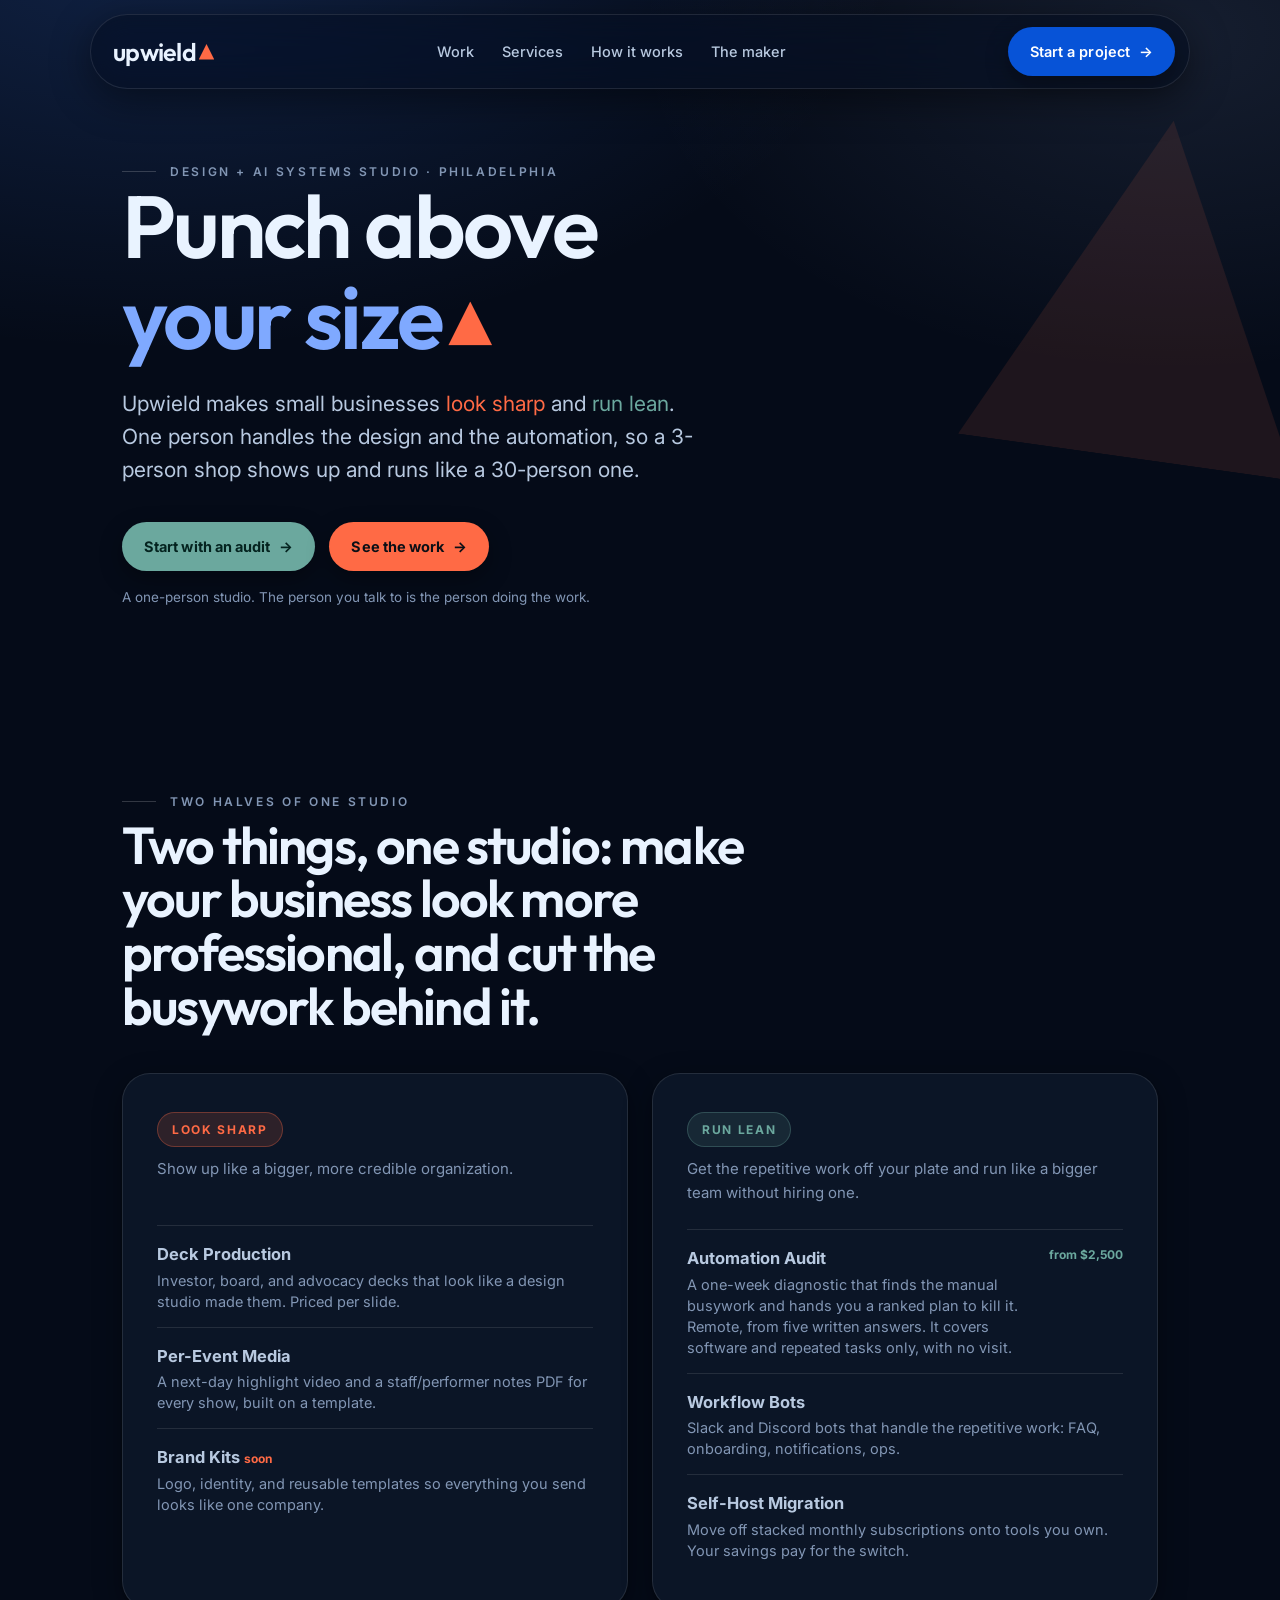
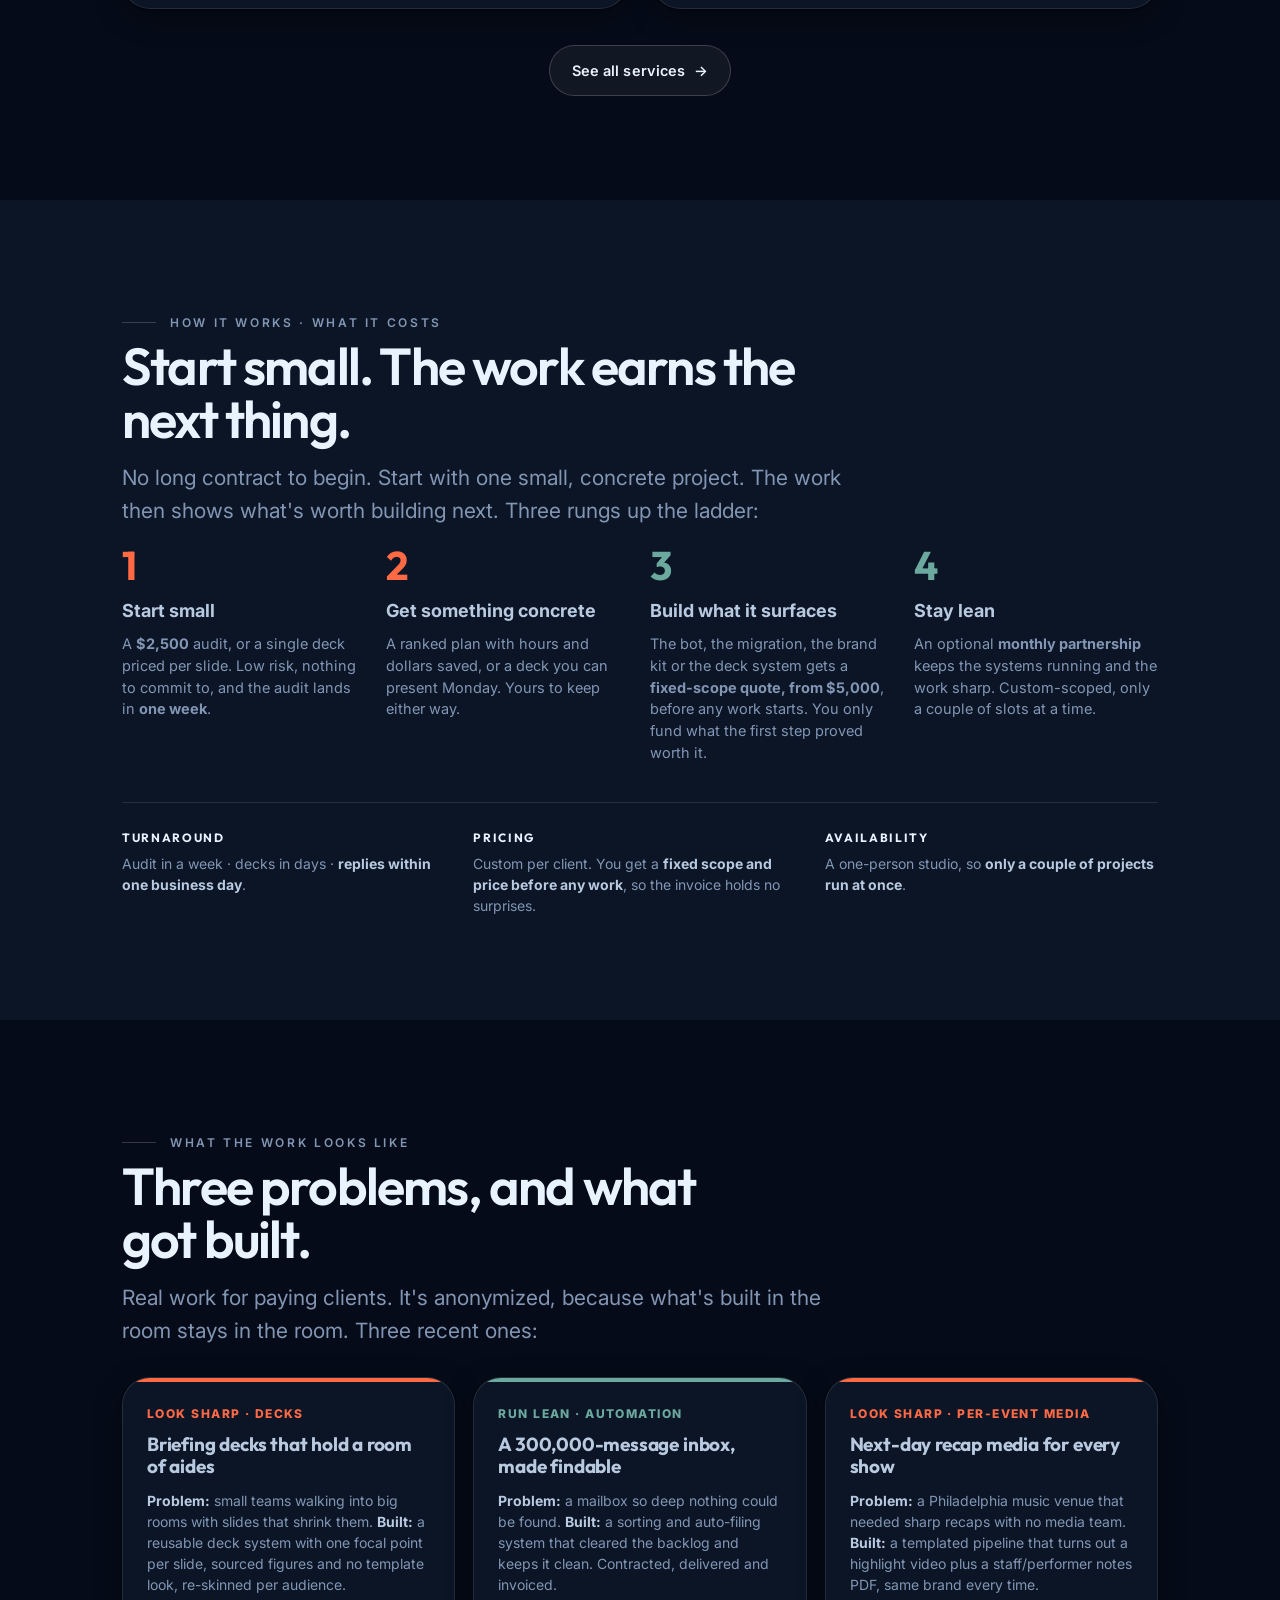
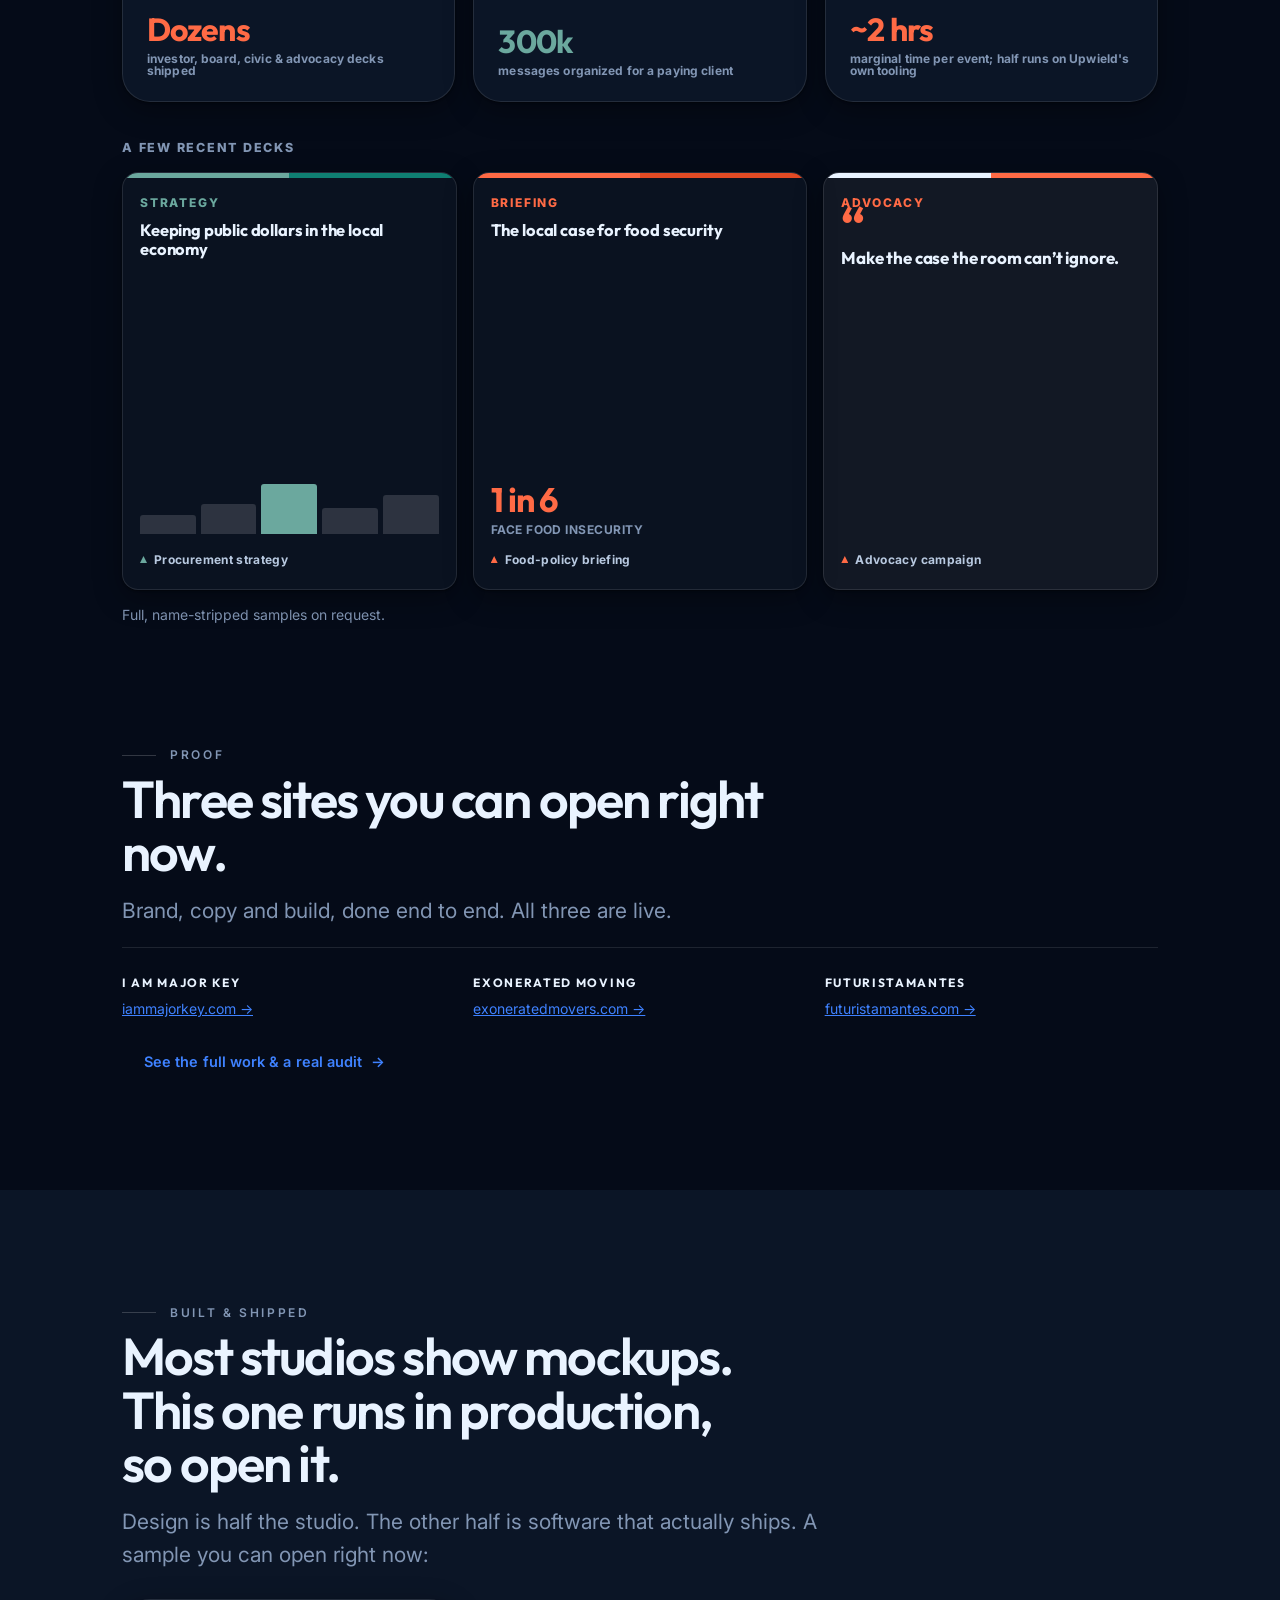
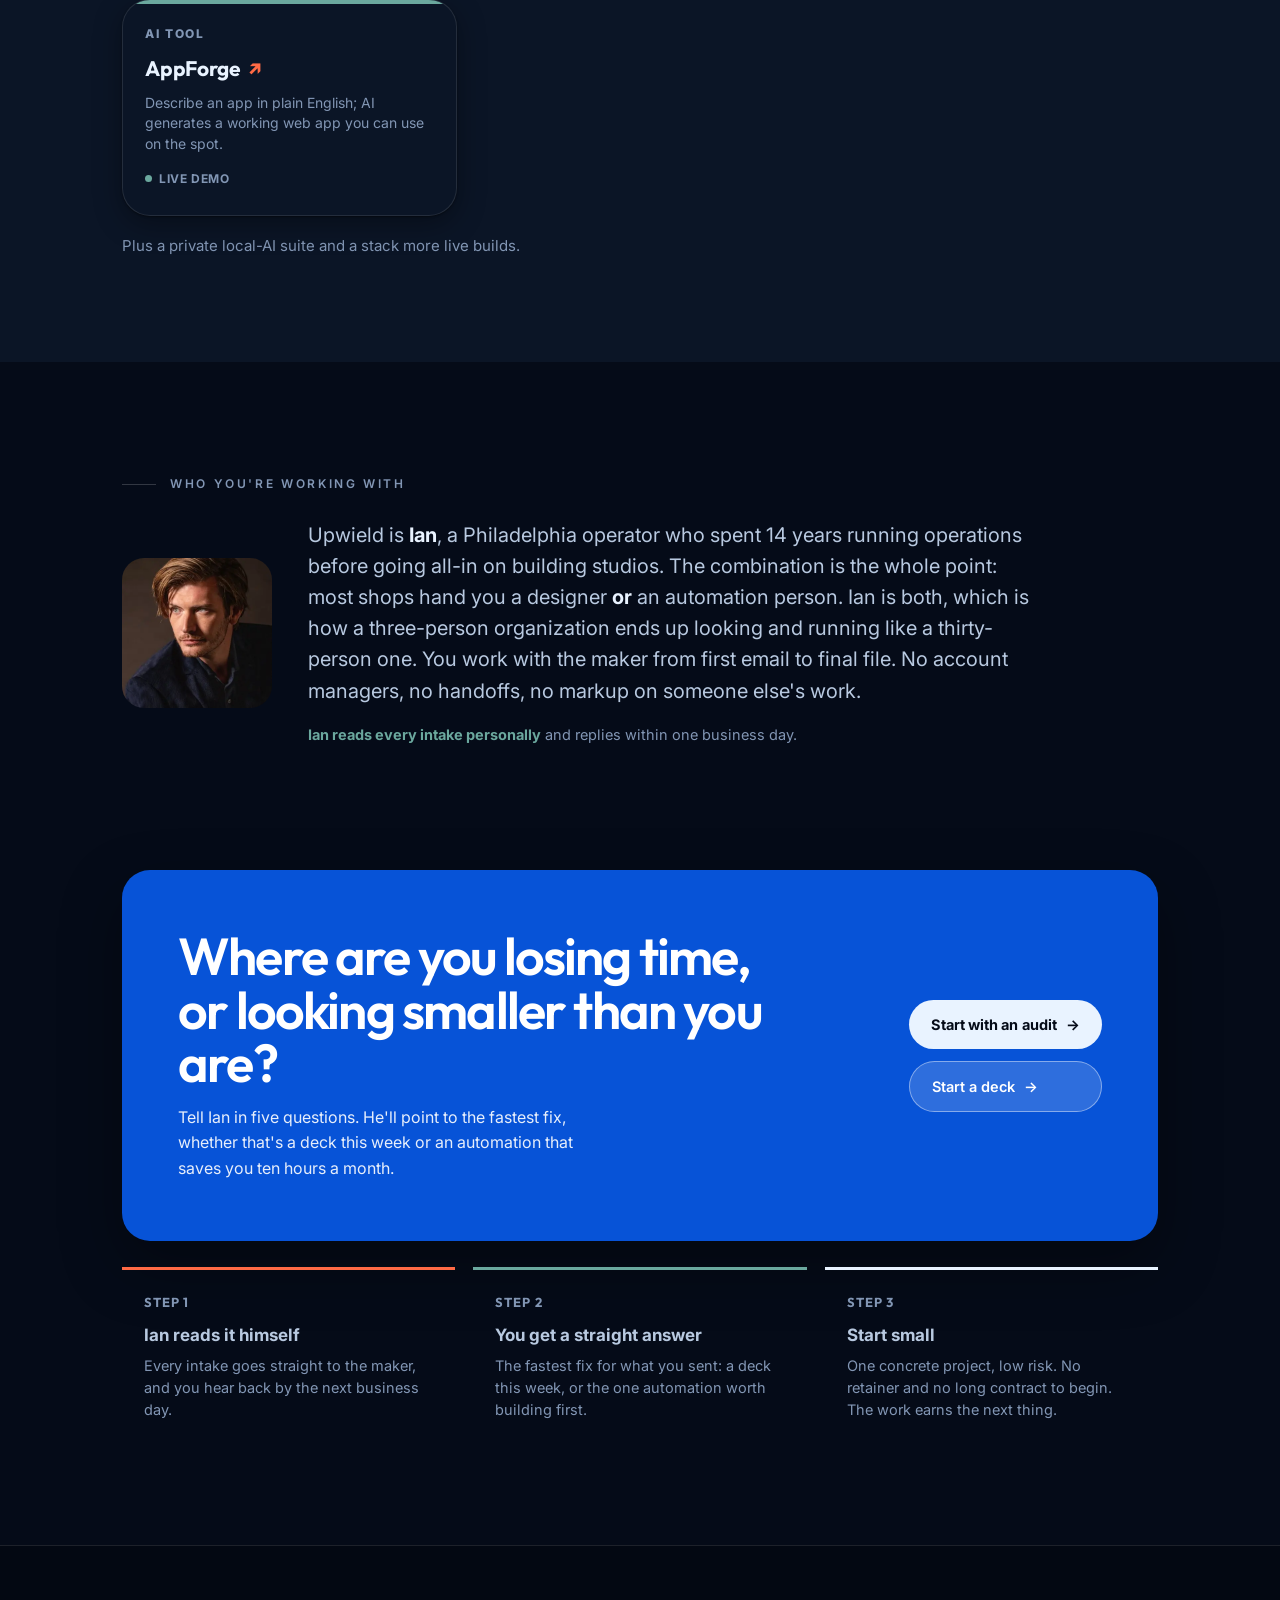
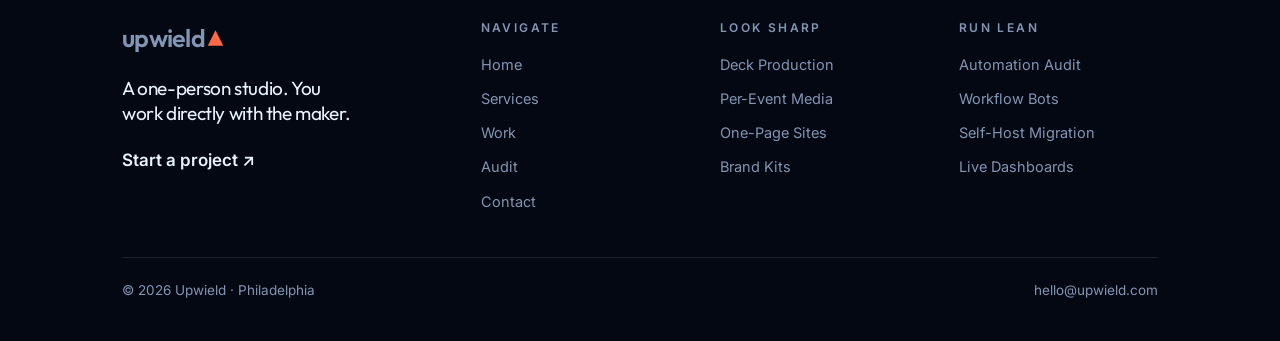
==== commit bbce572a: "Deploy from web/ — single source" ====
--- a/index.html
+++ b/index.html
@@ -4,7 +4,7 @@
 <meta charset="utf-8">
 <meta name="viewport" content="width=device-width, initial-scale=1">
 <title>Upwield — design + AI systems studio · Philadelphia</title>
-<meta name="description" content="Upwield is a one-person studio that makes small organizations look sharp and run lean — design and AI systems under one roof.">
+<meta name="description" content="Upwield is a one-person studio that makes small organizations look sharp and run lean, with design and AI systems under one roof.">
 <link rel="icon" href="favicon.svg" type="image/svg+xml">
 <meta property="og:title" content="Upwield — design + AI systems studio">
 <meta property="og:description" content="Make a small organization look sharp and run lean. Punch above your size. Philadelphia.">
@@ -30,7 +30,7 @@
   /* hero */
   .hero{padding:64px 0 70px;position:relative;overflow:hidden}
   .hero .big-wedge{position:absolute;right:-40px;top:30px;width:340px;height:340px;
-    background:linear-gradient(160deg,var(--ember) 0%,var(--ember) 48%,var(--teal) 52%,var(--teal) 100%);
+    background:var(--ember);
     clip-path:polygon(50% 0,100% 100%,0 100%);opacity:.10;transform:rotate(8deg)}
   .hero h1{max-width:14ch;position:relative}
   .hero .lead{max-width:46ch;margin-top:24px}
@@ -60,7 +60,7 @@
   .cases{display:grid;grid-template-columns:repeat(3,1fr);gap:18px;margin-top:30px}
   .case{padding:26px 24px 24px;display:flex;flex-direction:column;position:relative;overflow:hidden}
   .case .edge{position:absolute;top:0;left:0;right:0;height:4px}
-  .case .tag{font-size:11px;font-weight:800;letter-spacing:.12em;text-transform:uppercase;color:var(--teal)}
+  .case .tag{font-size:12px;font-weight:800;letter-spacing:.12em;text-transform:uppercase;color:var(--teal)}
   .case .tag.e{color:var(--ember)}
   .case .ttl{font-family:var(--display);font-weight:700;font-size:19px;line-height:1.12;letter-spacing:-.01em;margin:11px 0 13px}
   .case .pa{font-size:14px;color:var(--ink-3);line-height:1.5}
@@ -77,16 +77,16 @@
     padding:20px 17px;box-shadow:var(--shadow-sm);transition:transform .25s var(--ease),box-shadow .25s var(--ease)}
   .dk:hover{transform:translateY(-4px);box-shadow:var(--shadow-lg)}
   .dk .tb{position:absolute;top:0;left:0;right:0;height:5px;display:flex}.dk .tb i{flex:1}
-  .dk .cat{font-size:10px;font-weight:800;letter-spacing:.15em;text-transform:uppercase}
+  .dk .cat{font-size:12px;font-weight:800;letter-spacing:.15em;text-transform:uppercase}
   .dk .ttl{font-family:var(--display);font-weight:700;font-size:16.5px;line-height:1.13;letter-spacing:-.01em;margin-top:9px}
   .dk .sp{flex:1}
-  .dk .foot2{display:flex;align-items:center;gap:7px;font-size:10.5px;font-weight:700;letter-spacing:.03em;opacity:.72}
+  .dk .foot2{display:flex;align-items:center;gap:7px;font-size:12px;font-weight:700;letter-spacing:.03em;color:var(--ink-2)}
   .dk .dot{width:7px;height:7px;flex-shrink:0;clip-path:polygon(50% 0,100% 100%,0 100%)}
   .dk.dark{background:#0A1220;color:var(--ink);border:1px solid var(--paper-edge)}.dk.dark .cat{color:var(--teal)}
   .bars{display:flex;align-items:flex-end;gap:5px;height:50px;margin-bottom:16px}
   .bars b{flex:1;border-radius:3px 3px 0 0;background:rgba(255,255,255,.14)}.bars b.hot{background:var(--teal)}
   .bigstat{font-family:var(--display);font-weight:700;font-size:40px;line-height:1;letter-spacing:-.03em;color:var(--ember);margin-bottom:14px}
-  .bigstat small{display:block;font-family:var(--body);font-size:10.5px;font-weight:700;letter-spacing:.04em;color:var(--ink-3);opacity:1;margin-top:7px;text-transform:uppercase}
+  .bigstat small{display:block;font-family:var(--body);font-size:12px;font-weight:700;letter-spacing:.04em;color:var(--ink-3);opacity:1;margin-top:7px;text-transform:uppercase}
   .dk.light{background:rgba(255,255,255,.055);color:var(--ink);border:1px solid var(--paper-edge)}.dk.light .cat{color:var(--ember)}
   .dk .qmark{font-family:var(--display);font-weight:700;font-size:50px;line-height:.5;color:var(--ember);height:24px}
   .dk .quote{font-family:var(--display);font-weight:700;font-size:17px;line-height:1.16;letter-spacing:-.01em;margin-top:12px}
@@ -97,12 +97,12 @@
     transition:transform .25s var(--ease),box-shadow .25s var(--ease)}
   .ship:hover{transform:translateY(-4px);box-shadow:var(--shadow-lg)}
   .ship .bar{position:absolute;top:0;left:0;right:0;height:4px}
-  .ship .k{font-size:11px;font-weight:800;letter-spacing:.14em;text-transform:uppercase;color:var(--ink-3)}
+  .ship .k{font-size:12px;font-weight:800;letter-spacing:.14em;text-transform:uppercase;color:var(--ink-3)}
   .ship .nm{font-family:var(--display);font-weight:700;font-size:21px;letter-spacing:-.01em;margin:9px 0 7px;display:flex;align-items:center;gap:8px}
   .ship .nm .arr{color:var(--ember);transition:transform .2s var(--ease)}
   .ship:hover .nm .arr{transform:translate(3px,-3px)}
   .ship .ds{font-size:14px;color:var(--ink-3);line-height:1.46}
-  .ship .live{display:inline-flex;align-items:center;gap:7px;margin-top:15px;font-size:11.5px;font-weight:700;letter-spacing:.05em;text-transform:uppercase;color:var(--ink-3)}
+  .ship .live{display:inline-flex;align-items:center;gap:7px;margin-top:15px;font-size:12px;font-weight:700;letter-spacing:.05em;text-transform:uppercase;color:var(--ink-3)}
   .ship .live i{width:7px;height:7px;border-radius:50%;background:var(--teal);animation:pulse 2s infinite}
   @keyframes pulse{0%{box-shadow:0 0 0 0 rgba(17,153,138,.45)}70%{box-shadow:0 0 0 7px rgba(17,153,138,0)}100%{box-shadow:0 0 0 0 rgba(17,153,138,0)}}
   .ships-foot{margin-top:18px;font-size:15px;color:var(--ink-3);max-width:62ch}
@@ -124,8 +124,8 @@
 
   /* CTA band */
   .band{border-radius:var(--r-xl);padding:60px 56px;color:#fff;
-    background:linear-gradient(112deg,#0B5BE8 0%,var(--beam) 42%,#63A9FF 78%,#8FD0FF 100%);
-    box-shadow:0 26px 70px rgba(37,99,235,.30);
+    background:var(--beam-deep);
+    box-shadow:0 24px 60px rgba(0,0,0,.35);
     display:flex;align-items:center;justify-content:space-between;gap:40px;flex-wrap:wrap}
   .band h2{color:#fff;max-width:18ch}
   .band p{color:rgba(255,255,255,.90);margin-top:14px;max-width:42ch;font-size:16px}
@@ -143,7 +143,7 @@
   /* engagement terms strip */
   .terms{display:grid;grid-template-columns:repeat(3,1fr);gap:18px;margin-top:38px;padding-top:26px;border-top:1px solid var(--paper-edge)}
   .t-item{font-size:14px;color:var(--ink-3);line-height:1.5}
-  .t-item .k{display:block;font-family:var(--display);font-weight:700;font-size:11px;letter-spacing:.14em;text-transform:uppercase;color:var(--ink);margin-bottom:6px}
+  .t-item .k{display:block;font-family:var(--display);font-weight:700;font-size:12px;letter-spacing:.14em;text-transform:uppercase;color:var(--ink);margin-bottom:6px}
   .t-item b{color:var(--ink-2);font-weight:700}
 
   /* footer */
@@ -165,7 +165,7 @@
   "@context":"https://schema.org",
   "@type":"ProfessionalService",
   "name":"Upwield",
-  "description":"A one-person design and AI systems studio in Philadelphia — making small organizations look sharp and run lean.",
+  "description":"A one-person design and AI systems studio in Philadelphia that makes small organizations look sharp and run lean.",
   "url":"https://upwield.com/",
   "email":"hello@upwield.com",
   "founder":{"@type":"Person","name":"Ian"},
@@ -196,12 +196,12 @@
     <div class="big-wedge"></div>
     <div class="eyebrow rise d1">Design + AI systems studio · Philadelphia</div>
     <h1 class="display rise d2">Punch above<br><span class="beam">your size</span><span class="wedge" style="width:.5em;height:.5em;margin-left:6px"></span></h1>
-    <p class="lead rise d3">Upwield makes small businesses <em class="ember">look sharp</em> and <em class="teal">run lean</em> — sharp design and smart automation from one person, so a 3-person shop shows up, and runs, like a 30-person one.</p>
+    <p class="lead rise d3">Upwield makes small businesses <em class="ember">look sharp</em> and <em class="teal">run lean</em>. One person handles the design and the automation, so a 3-person shop shows up and runs like a 30-person one.</p>
     <div class="cta-row rise d4">
       <a class="btn btn-teal" href="intake.html?need=lean">Start with an audit <span class="arr">→</span></a>
       <a class="btn btn-ember" href="#work">See the work <span class="arr">→</span></a>
     </div>
-    <p class="cta-note rise d5">A one-person studio — you work with the maker, not an account manager.</p>
+    <p class="cta-note rise d5">A one-person studio. The person you talk to is the person doing the work.</p>
   </div>
 </header>
 
@@ -216,15 +216,15 @@
         <div class="top"><span class="chip chip-ember">Look sharp</span></div>
         <p class="promise">Show up like a bigger, more credible organization.</p>
         <div class="svc"><div><div class="name">Deck Production</div><div class="desc">Investor, board, and advocacy decks that look like a design studio made them. Priced per slide.</div></div></div>
-        <div class="svc"><div><div class="name">Per-Event Media</div><div class="desc">A next-day highlight video and a staff/performer notes PDF — every show, on a template.</div></div></div>
+        <div class="svc"><div><div class="name">Per-Event Media</div><div class="desc">A next-day highlight video and a staff/performer notes PDF for every show, built on a template.</div></div></div>
         <div class="svc"><div><div class="name">Brand Kits <span class="tag e">soon</span></div><div class="desc">Logo, identity, and reusable templates so everything you send looks like one company.</div></div></div>
       </div>
 
       <div class="pillar card">
         <div class="top"><span class="chip chip-teal">Run lean</span></div>
-        <p class="promise">Get the repetitive work off your plate — run like a bigger team without hiring one.</p>
-        <div class="svc"><div><div class="name">Automation Audit</div><div class="desc">A one-week diagnostic that finds the manual busywork and hands you a ranked plan to kill it. Remote, from five written answers — software and repeated tasks only, no visit.</div></div><div class="tag">from $2,500</div></div>
-        <div class="svc"><div><div class="name">Workflow Bots</div><div class="desc">Slack and Discord bots that handle the repetitive work — FAQ, onboarding, notifications, ops.</div></div></div>
+        <p class="promise">Get the repetitive work off your plate and run like a bigger team without hiring one.</p>
+        <div class="svc"><div><div class="name">Automation Audit</div><div class="desc">A one-week diagnostic that finds the manual busywork and hands you a ranked plan to kill it. Remote, from five written answers. It covers software and repeated tasks only, with no visit.</div></div><div class="tag">from $2,500</div></div>
+        <div class="svc"><div><div class="name">Workflow Bots</div><div class="desc">Slack and Discord bots that handle the repetitive work: FAQ, onboarding, notifications, ops.</div></div></div>
         <div class="svc"><div><div class="name">Self-Host Migration</div><div class="desc">Move off stacked monthly subscriptions onto tools you own. Your savings pay for the switch.</div></div></div>
       </div>
 
@@ -240,17 +240,17 @@
   <div class="wrap">
     <div class="eyebrow">How it works · what it costs</div>
     <h2 class="display" style="margin-top:8px;max-width:20ch">Start small. The work earns the next thing.</h2>
-    <p class="lead muted" style="margin-top:14px;max-width:56ch">No long contract to begin. One small, concrete project — then the work shows what's worth building next. Three rungs up the ladder:</p>
+    <p class="lead muted" style="margin-top:14px;max-width:56ch">No long contract to begin. Start with one small, concrete project. The work then shows what's worth building next. Three rungs up the ladder:</p>
     <div class="steps">
-      <div class="step"><div class="n">1</div><h3>Start small</h3><p>A <b>$2,500</b> audit, or a single deck priced per slide. Low risk, nothing to commit to — and the audit lands in <b>one week</b>.</p></div>
-      <div class="step"><div class="n">2</div><h3>Get something concrete</h3><p>A ranked plan with hours and dollars saved — or a deck you can present Monday. Yours to keep either way.</p></div>
-      <div class="step"><div class="n">3</div><h3>Build what it surfaces</h3><p>The bot, the migration, the brand kit, the deck system — a <b>fixed-scope quote, from $5,000</b>, before any work starts. You only fund what the first step proved worth it.</p></div>
+      <div class="step"><div class="n">1</div><h3>Start small</h3><p>A <b>$2,500</b> audit, or a single deck priced per slide. Low risk, nothing to commit to, and the audit lands in <b>one week</b>.</p></div>
+      <div class="step"><div class="n">2</div><h3>Get something concrete</h3><p>A ranked plan with hours and dollars saved, or a deck you can present Monday. Yours to keep either way.</p></div>
+      <div class="step"><div class="n">3</div><h3>Build what it surfaces</h3><p>The bot, the migration, the brand kit or the deck system gets a <b>fixed-scope quote, from $5,000</b>, before any work starts. You only fund what the first step proved worth it.</p></div>
       <div class="step"><div class="n">4</div><h3>Stay lean</h3><p>An optional <b>monthly partnership</b> keeps the systems running and the work sharp. Custom-scoped, only a couple of slots at a time.</p></div>
     </div>
     <div class="terms">
       <div class="t-item"><span class="k">Turnaround</span> Audit in a week · decks in days · <b>replies within one business day</b>.</div>
-      <div class="t-item"><span class="k">Pricing</span> Custom per client. You get a <b>fixed scope and price before any work</b> — never a surprise invoice.</div>
-      <div class="t-item"><span class="k">Availability</span> A one-person studio — <b>only a couple of projects run at once</b>, by design.</div>
+      <div class="t-item"><span class="k">Pricing</span> Custom per client. You get a <b>fixed scope and price before any work</b>, so the invoice holds no surprises.</div>
+      <div class="t-item"><span class="k">Availability</span> A one-person studio, so <b>only a couple of projects run at once</b>.</div>
     </div>
   </div>
 </section>
@@ -260,14 +260,14 @@
   <div class="wrap">
     <div class="eyebrow">What the work looks like</div>
     <h2 class="display" style="margin-top:8px;max-width:18ch">Three problems, and what got built.</h2>
-    <p class="lead muted" style="margin-top:14px;max-width:54ch">Real work for paying clients — anonymized, because what's built in the room stays in the room. Three recent ones:</p>
+    <p class="lead muted" style="margin-top:14px;max-width:54ch">Real work for paying clients. It's anonymized, because what's built in the room stays in the room. Three recent ones:</p>
 
     <div class="cases">
       <div class="case card">
         <div class="edge" style="background:var(--ember)"></div>
         <div class="tag e">Look sharp · Decks</div>
         <div class="ttl">Briefing decks that hold a room of aides</div>
-        <div class="pa"><b>Problem:</b> small teams walking into big rooms with slides that shrink them. <b>Built:</b> a reusable deck system — one focal point per slide, sourced figures, zero template look — re-skinned per audience.</div>
+        <div class="pa"><b>Problem:</b> small teams walking into big rooms with slides that shrink them. <b>Built:</b> a reusable deck system with one focal point per slide, sourced figures and no template look, re-skinned per audience.</div>
         <div class="res"><div class="num">Dozens<small>investor, board, civic &amp; advocacy decks shipped</small></div></div>
       </div>
 
@@ -275,16 +275,16 @@
         <div class="edge" style="background:var(--teal)"></div>
         <div class="tag">Run lean · Automation</div>
         <div class="ttl">A 300,000-message inbox, made findable</div>
-        <div class="pa"><b>Problem:</b> a mailbox so deep nothing could be found. <b>Built:</b> a sorting and auto-filing system that cleared the backlog and keeps it clean — contracted, delivered, invoiced.</div>
+        <div class="pa"><b>Problem:</b> a mailbox so deep nothing could be found. <b>Built:</b> a sorting and auto-filing system that cleared the backlog and keeps it clean. Contracted, delivered and invoiced.</div>
         <div class="res"><div class="num">300k<small>messages organized for a paying client</small></div></div>
       </div>
 
       <div class="case card">
         <div class="edge" style="background:var(--ember)"></div>
         <div class="tag e">Look sharp · Per-event media</div>
-        <div class="ttl">Next-day recap media — every single show</div>
-        <div class="pa"><b>Problem:</b> a Philadelphia music venue that needed sharp recaps with no media team. <b>Built:</b> a templated pipeline — highlight video plus a staff/performer notes PDF, same brand every time.</div>
-        <div class="res"><div class="num">~2 hrs<small>marginal time per event — half runs on Upwield's own tooling</small></div></div>
+        <div class="ttl">Next-day recap media for every show</div>
+        <div class="pa"><b>Problem:</b> a Philadelphia music venue that needed sharp recaps with no media team. <b>Built:</b> a templated pipeline that turns out a highlight video plus a staff/performer notes PDF, same brand every time.</div>
+        <div class="res"><div class="num">~2 hrs<small>marginal time per event; half runs on Upwield's own tooling</small></div></div>
       </div>
     </div>
 
@@ -333,8 +333,8 @@
   <div class="wrap">
     <div class="eyebrow">Proof</div>
     <h2 class="display" style="margin-top:8px;max-width:20ch">Three sites you can open right now.</h2>
-    <p class="lead muted" style="margin-top:14px;max-width:56ch">Built end to end — brand, copy and build.
-      Live, not mockups.</p>
+    <p class="lead muted" style="margin-top:14px;max-width:56ch">Brand, copy and build, done end to end.
+      All three are live.</p>
     <div class="terms" style="margin-top:20px">
       <div class="t-item"><span class="k">I AM MAJOR KEY</span>
         <a href="https://iammajorkey.com" target="_blank" rel="noopener">iammajorkey.com &rarr;</a></div>
@@ -350,7 +350,7 @@
 <section id="built" style="background:var(--paper-2)">
   <div class="wrap">
     <div class="eyebrow">Built &amp; shipped</div>
-    <h2 class="display" style="margin-top:8px;max-width:19ch">Most studios show mockups. This one runs in production — open it.</h2>
+    <h2 class="display" style="margin-top:8px;max-width:19ch">Most studios show mockups. This one runs in production, so open it.</h2>
     <p class="lead muted" style="margin-top:14px;max-width:56ch">Design is half the studio. The other half is software that actually ships. A sample you can open right now:</p>
     <div class="ships">
       <a class="ship card" href="https://appforge-demo.onrender.com" target="_blank" rel="noopener">
@@ -377,8 +377,8 @@
         </picture>
       </div>
       <div class="bio">
-        <p class="lead2">Upwield is <b>Ian</b> — a Philadelphia operator who spent 14 years running operations before going all-in on building studios. The combination is the whole point: most shops hand you a designer <b>or</b> an automation person. Ian is both — which is how a three-person organization ends up looking and running like a thirty-person one. You work with the maker from first email to final file. No account managers, no handoffs, no markup on someone else's work.</p>
-        <p class="sign"><b>Ian reads every intake personally</b> — and replies within one business day.</p>
+        <p class="lead2">Upwield is <b>Ian</b>, a Philadelphia operator who spent 14 years running operations before going all-in on building studios. The combination is the whole point: most shops hand you a designer <b>or</b> an automation person. Ian is both, which is how a three-person organization ends up looking and running like a thirty-person one. You work with the maker from first email to final file. No account managers, no handoffs, no markup on someone else's work.</p>
+        <p class="sign"><b>Ian reads every intake personally</b> and replies within one business day.</p>
       </div>
     </div>
   </div>
@@ -389,7 +389,7 @@
   <div class="wrap">
     <div class="band">
       <div>
-        <h2 class="display">Where are you losing time — or looking smaller than you are?</h2>
+        <h2 class="display">Where are you losing time, or looking smaller than you are?</h2>
         <p>Tell Ian in five questions. He'll point to the fastest fix, whether that's a deck this week or an automation that saves you ten hours a month.</p>
       </div>
       <div style="display:flex;flex-direction:column;gap:12px">
@@ -398,8 +398,8 @@
       </div>
     </div>
     <div class="next">
-      <div class="nx"><div class="s">Step 1</div><h4>Ian reads it — himself</h4><p>Every intake goes straight to the maker. You hear back within one business day, not a queue.</p></div>
-      <div class="nx"><div class="s">Step 2</div><h4>You get a straight answer</h4><p>The fastest fix for what you sent — a deck this week, or the one automation worth building first.</p></div>
+      <div class="nx"><div class="s">Step 1</div><h4>Ian reads it himself</h4><p>Every intake goes straight to the maker, and you hear back by the next business day.</p></div>
+      <div class="nx"><div class="s">Step 2</div><h4>You get a straight answer</h4><p>The fastest fix for what you sent: a deck this week, or the one automation worth building first.</p></div>
       <div class="nx"><div class="s">Step 3</div><h4>Start small</h4><p>One concrete project, low risk. No retainer and no long contract to begin. The work earns the next thing.</p></div>
     </div>
   </div>
@@ -411,7 +411,7 @@
       <div>
         <a class="wordmark" href="index.html">upwield<span class="wedge"></span></a>
         <p style="margin-top:18px;font-family:var(--display);font-size:19px;color:var(--ink);
-                  letter-spacing:-.02em;line-height:1.35;max-width:20ch">A one-person studio — you work with the maker.</p>
+                  letter-spacing:-.02em;line-height:1.35;max-width:20ch">A one-person studio. You work directly with the maker.</p>
         <a href="intake.html" style="display:inline-flex;gap:8px;margin-top:20px;font-weight:600;color:var(--ink)">Start a project ↗</a>
       </div>
       <div>
--- a/upwield.css
+++ b/upwield.css
@@ -27,11 +27,11 @@
   /* ---- signal ---- */
   --beam:#3F82FF;         /* primary — links, focus, CTA */
   --beam-deep:#0753D7;
-  --sky:#7DD3FC;          /* highlight, gradient partner */
+  --sky:#A8C5FF;          /* highlight (was cyan #7DD3FC until 2026-09-14) */
   --ember:#FF6A45;        /* LOOK SHARP pillar */
   --ember-deep:#E24A24;
-  --teal:#2DD4BF;         /* RUN LEAN pillar */
-  --teal-deep:#14A99A;
+  --teal:#6BA89E;         /* RUN LEAN pillar (was #2DD4BF) */
+  --teal-deep:#0F7F72;
 
   /* ---- type ---- */
   --display:'Outfit', system-ui, sans-serif;
@@ -43,7 +43,7 @@
   --r-sm:10px; --r-md:16px; --r-lg:22px; --r-xl:28px; --r-pill:999px;
   --shadow-sm:0 1px 2px rgba(0,0,0,.4), 0 8px 28px rgba(0,0,0,.35);
   --shadow-lg:0 2px 8px rgba(0,0,0,.5), 0 32px 80px rgba(0,0,0,.55);
-  --glow:0 0 0 1px rgba(63,130,255,.30), 0 12px 40px rgba(63,130,255,.22);
+  --glow:0 0 0 1px var(--edge-2), 0 12px 32px rgba(0,0,0,.4);
   --maxw:1100px;
   --ease:cubic-bezier(.22,.61,.36,1);
 }
@@ -60,7 +60,7 @@
   /* the field: two cool light sources, never a flat fill */
   background-image:
     radial-gradient(1200px 680px at 12% -8%, rgba(63,130,255,.20), transparent 62%),
-    radial-gradient(900px 560px at 92% 4%, rgba(125,211,252,.10), transparent 60%);
+    radial-gradient(900px 560px at 92% 4%, rgba(168,197,255,.10), transparent 60%);
   background-attachment:fixed;
 }
 
@@ -72,13 +72,11 @@
 
 /* the one type move: key phrase resolves from white into beam */
 .beam{
-  background:linear-gradient(96deg,var(--sky) 4%,var(--beam) 52%,#2C79FF 96%);
-  -webkit-background-clip:text;background-clip:text;
-  -webkit-text-fill-color:transparent;color:transparent;
+  color:#7FA9FF;
 }
 
 .eyebrow{
-  font-family:var(--body);font-weight:600;font-size:11.5px;letter-spacing:.22em;
+  font-family:var(--body);font-weight:600;font-size:12px;letter-spacing:.22em;
   text-transform:uppercase;color:var(--ink-3);
   display:inline-flex;align-items:center;gap:14px;
 }
@@ -130,7 +128,7 @@
 .navbar .links a[aria-current="page"]{color:var(--ink)}
 .navbar .links a[aria-current="page"]::after{
   content:"";position:absolute;left:0;right:0;bottom:-2px;height:1.5px;
-  background:linear-gradient(90deg,var(--sky),var(--beam))}
+  background:var(--beam)}
 
 /* ---------- buttons ---------- */
 .btn{font-family:var(--body);font-weight:600;font-size:14.5px;letter-spacing:.005em;
@@ -140,16 +138,16 @@
 .btn:hover{transform:translateY(-2px)}
 .btn .arr{transition:transform .2s var(--ease)}
 .btn:hover .arr{transform:translateX(3px)}
-.btn-beam{background:linear-gradient(180deg,var(--beam),var(--beam-deep));color:#fff;
-  box-shadow:0 10px 30px rgba(63,130,255,.35)}
-.btn-beam:hover{box-shadow:0 14px 40px rgba(63,130,255,.48)}
-.btn-ember{background:var(--ember);color:#0b0f16;font-weight:700;box-shadow:0 10px 28px rgba(255,106,69,.28)}
+.btn-beam{background:var(--beam-deep);color:#fff;
+  box-shadow:0 8px 22px rgba(0,0,0,.35)}
+.btn-beam:hover{background:#1A62E0;box-shadow:0 12px 28px rgba(0,0,0,.45)}
+.btn-ember{background:var(--ember);color:#0b0f16;font-weight:700;box-shadow:0 8px 22px rgba(0,0,0,.35)}
 .btn-ember:hover{background:var(--ember-deep);color:#fff}
-.btn-teal{background:var(--teal);color:#04231f;font-weight:700;box-shadow:0 10px 28px rgba(45,212,191,.24)}
+.btn-teal{background:var(--teal);color:#04231f;font-weight:700;box-shadow:0 8px 22px rgba(0,0,0,.35)}
 .btn-teal:hover{background:var(--teal-deep);color:#fff}
 .btn-ink{background:var(--ink);color:var(--paper);font-weight:700}
 .btn-ghost{background:rgba(255,255,255,.05);color:var(--ink);
-  border:1px solid var(--edge-2);box-shadow:none;backdrop-filter:blur(10px)}
+  border:1px solid var(--edge-2);box-shadow:none}
 .btn-ghost:hover{background:rgba(255,255,255,.10);border-color:rgba(255,255,255,.30)}
 
 /* keyboard focus — visible, never removed */
@@ -158,29 +156,28 @@
   outline:2px solid var(--sky);outline-offset:3px;border-radius:4px}
 
 /* ---------- pillar chips ---------- */
-.chip{font-weight:700;font-size:11.5px;letter-spacing:.14em;text-transform:uppercase;
+.chip{font-weight:700;font-size:12px;letter-spacing:.14em;text-transform:uppercase;
   padding:7px 14px;border-radius:var(--r-pill);display:inline-block}
 .chip-ember{background:rgba(255,106,69,.14);color:var(--ember);border:1px solid rgba(255,106,69,.32)}
-.chip-teal{background:rgba(45,212,191,.13);color:var(--teal);border:1px solid rgba(45,212,191,.30)}
+.chip-teal{background:rgba(107,168,158,.13);color:var(--teal);border:1px solid rgba(107,168,158,.30)}
 .chip-beam{background:rgba(63,130,255,.14);color:#9CC2FF;border:1px solid rgba(63,130,255,.34)}
 
 /* ---------- cards (glass) ---------- */
 .card{
-  background:var(--white);
+  background:var(--paper-2);
   border:1px solid var(--paper-edge);
   border-radius:var(--r-xl);
   box-shadow:var(--shadow-sm);
-  backdrop-filter:blur(14px);-webkit-backdrop-filter:blur(14px);
   transition:border-color .25s var(--ease),background .25s var(--ease),transform .25s var(--ease);
 }
-.card:hover{background:var(--glass-2);border-color:var(--edge-2)}
+.card:hover{background:var(--paper-3);border-color:var(--edge-2)}
 
 /* blueprint grid — the studio's "systems" texture, used sparingly */
 .blueprint{position:relative;overflow:hidden}
 .blueprint::before{
   content:"";position:absolute;inset:0;pointer-events:none;
-  background-image:linear-gradient(rgba(125,211,252,.07) 1px,transparent 1px),
-                   linear-gradient(90deg,rgba(125,211,252,.07) 1px,transparent 1px);
+  background-image:linear-gradient(rgba(168,197,255,.07) 1px,transparent 1px),
+                   linear-gradient(90deg,rgba(168,197,255,.07) 1px,transparent 1px);
   background-size:46px 46px;
   mask-image:radial-gradient(120% 90% at 78% 12%,#000 12%,transparent 72%);
   -webkit-mask-image:radial-gradient(120% 90% at 78% 12%,#000 12%,transparent 72%);
@@ -192,8 +189,8 @@
   padding:96px 0}
 .invert .gradient-card{
   border-radius:var(--r-xl);padding:78px 40px;text-align:center;
-  background:linear-gradient(112deg,#0B5BE8 0%,var(--beam) 42%,#63A9FF 78%,#8FD0FF 100%);
-  box-shadow:0 30px 80px rgba(37,99,235,.32);color:#fff}
+  background:var(--beam-deep);
+  box-shadow:0 24px 60px rgba(0,0,0,.35);color:#fff}
 .invert .gradient-card h2{color:#fff}
 .invert .gradient-card p{color:rgba(255,255,255,.90)}
 .invert .eyebrow{color:rgba(255,255,255,.82)}
@@ -204,7 +201,7 @@
 .site-foot a{color:var(--ink-3);text-decoration:none;transition:color .2s}
 .site-foot a:hover{color:var(--ink)}
 .site-foot .cols{display:grid;grid-template-columns:1.6fr 1fr 1fr 1fr;gap:40px}
-.site-foot .lbl{font-size:11px;letter-spacing:.2em;text-transform:uppercase;color:var(--ink-3);
+.site-foot .lbl{font-size:12px;letter-spacing:.2em;text-transform:uppercase;color:var(--ink-3);
   margin-bottom:16px;font-weight:600}
 .site-foot .foot-rule{margin:44px 0 22px}
 
@@ -248,7 +245,7 @@
   --paper-edge:#DDE3EC; --edge-2:#C6CFDC;
   --ink:#16181D; --ink-2:#3A4150; --ink-3:#6B7280;
   --white:#FFFFFF; --glass-2:#F3F6FB;
-  --ember:#E24A24; --teal:#0C7468; --beam:#0753D7; --sky:#2C79FF;
+  --ember:#C23A15; --teal:#0C7468; --beam:#0753D7; --sky:#0753D7;
 
   width:8.5in;min-height:11in;margin:30px auto;background:#fff;color:var(--ink-2);
   padding:.62in .64in;position:relative;box-shadow:var(--shadow-lg);overflow:hidden}
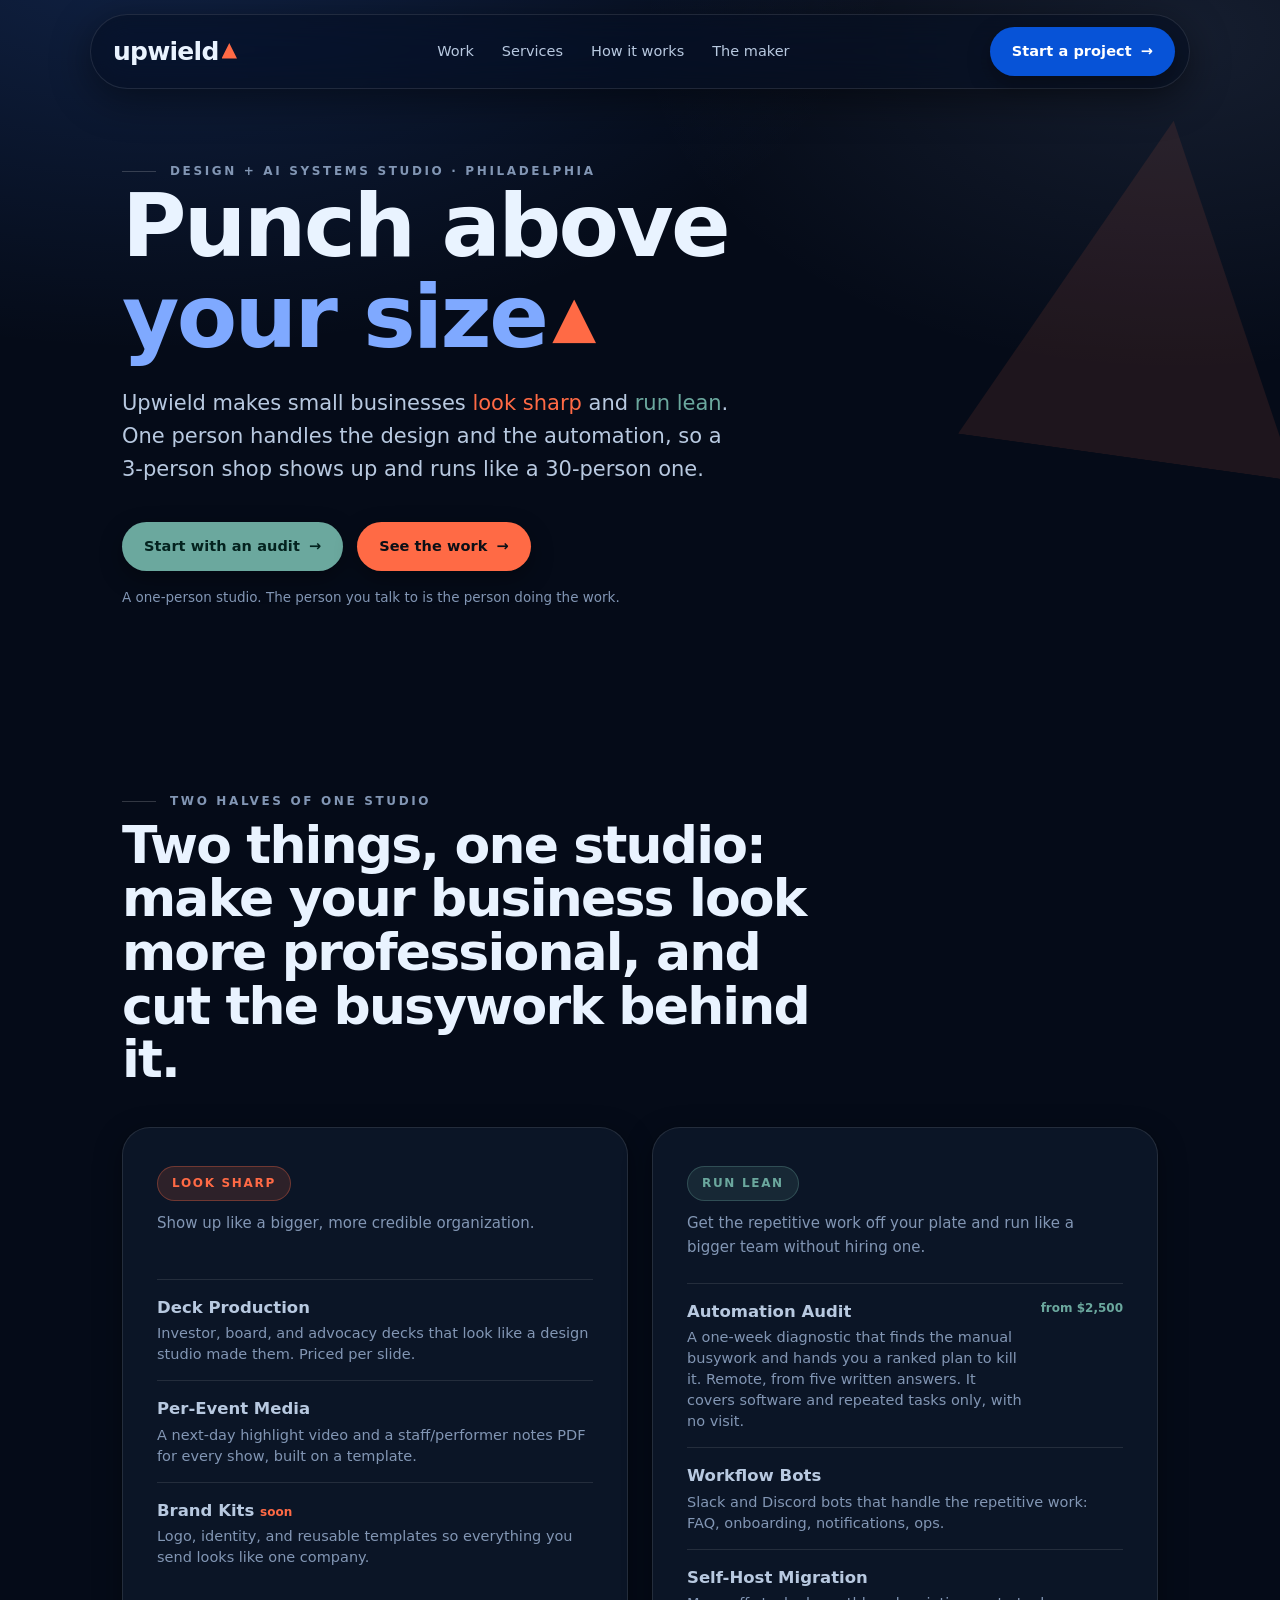
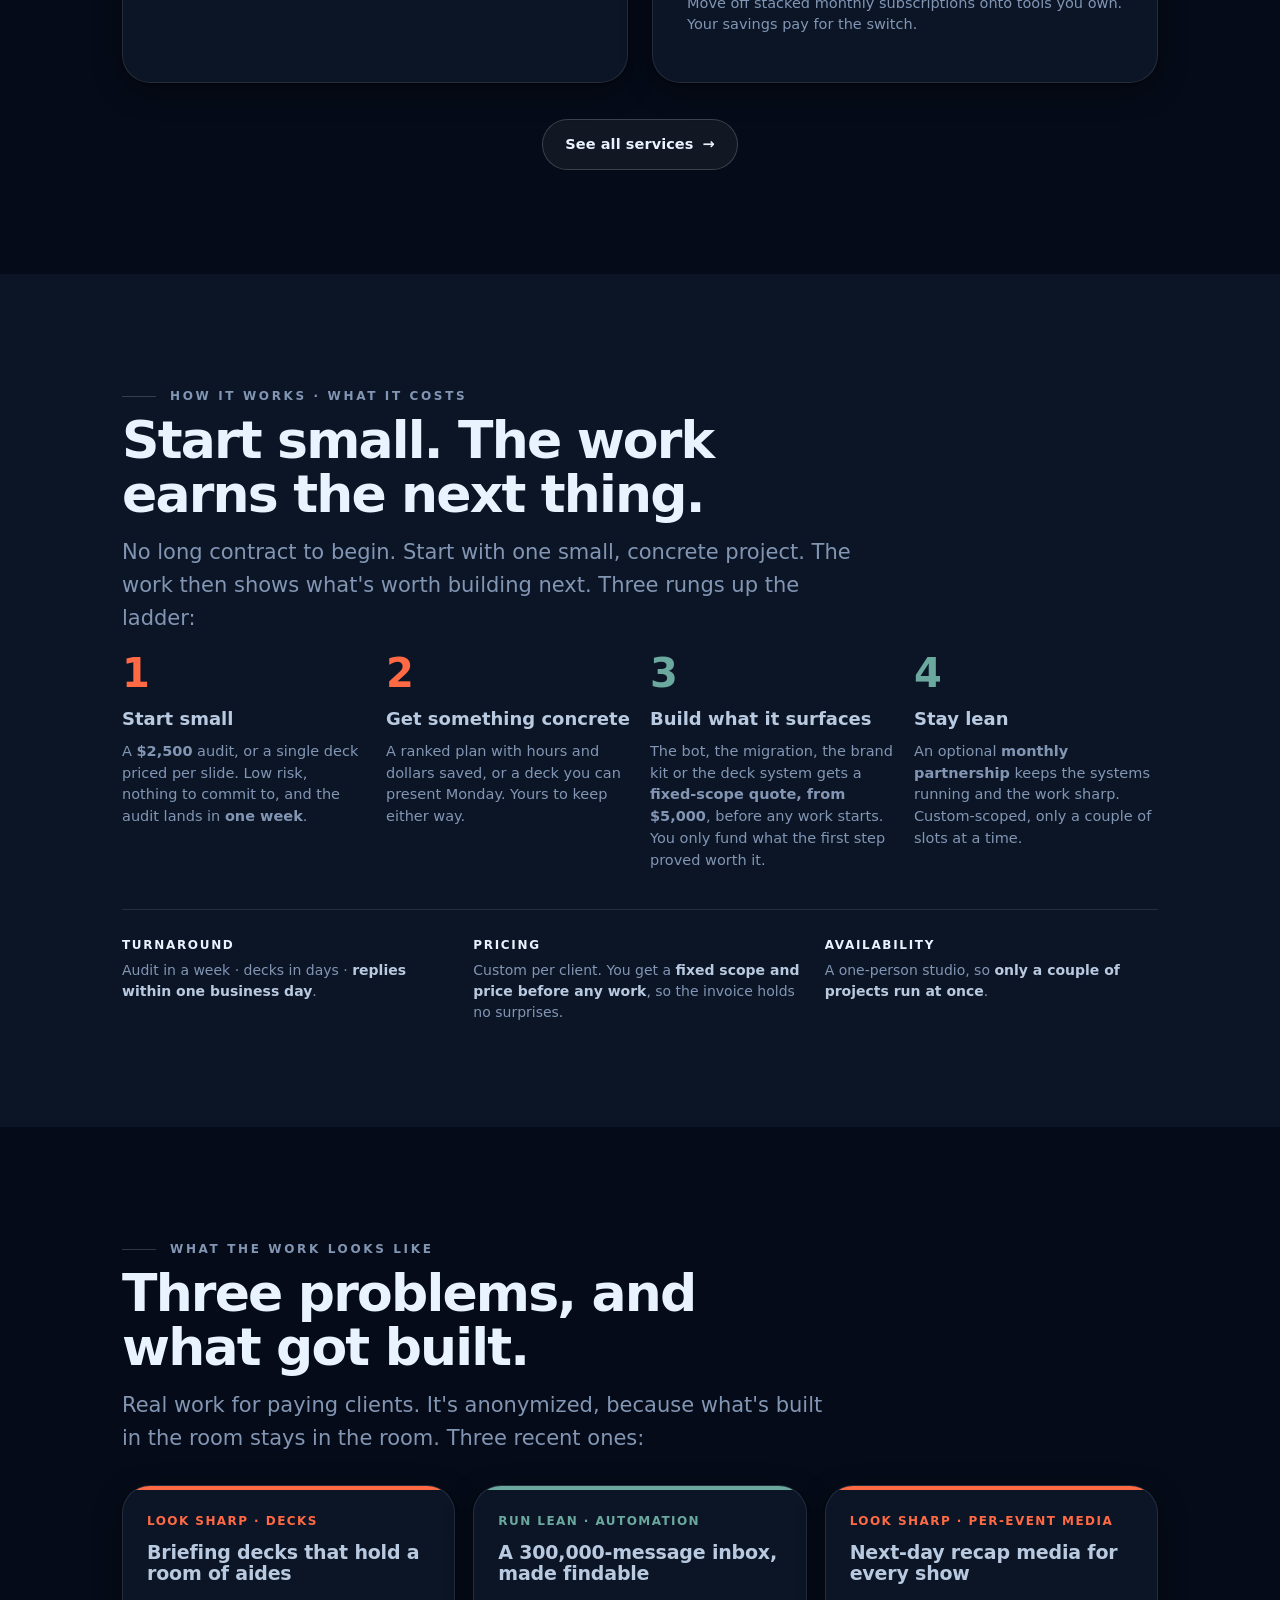
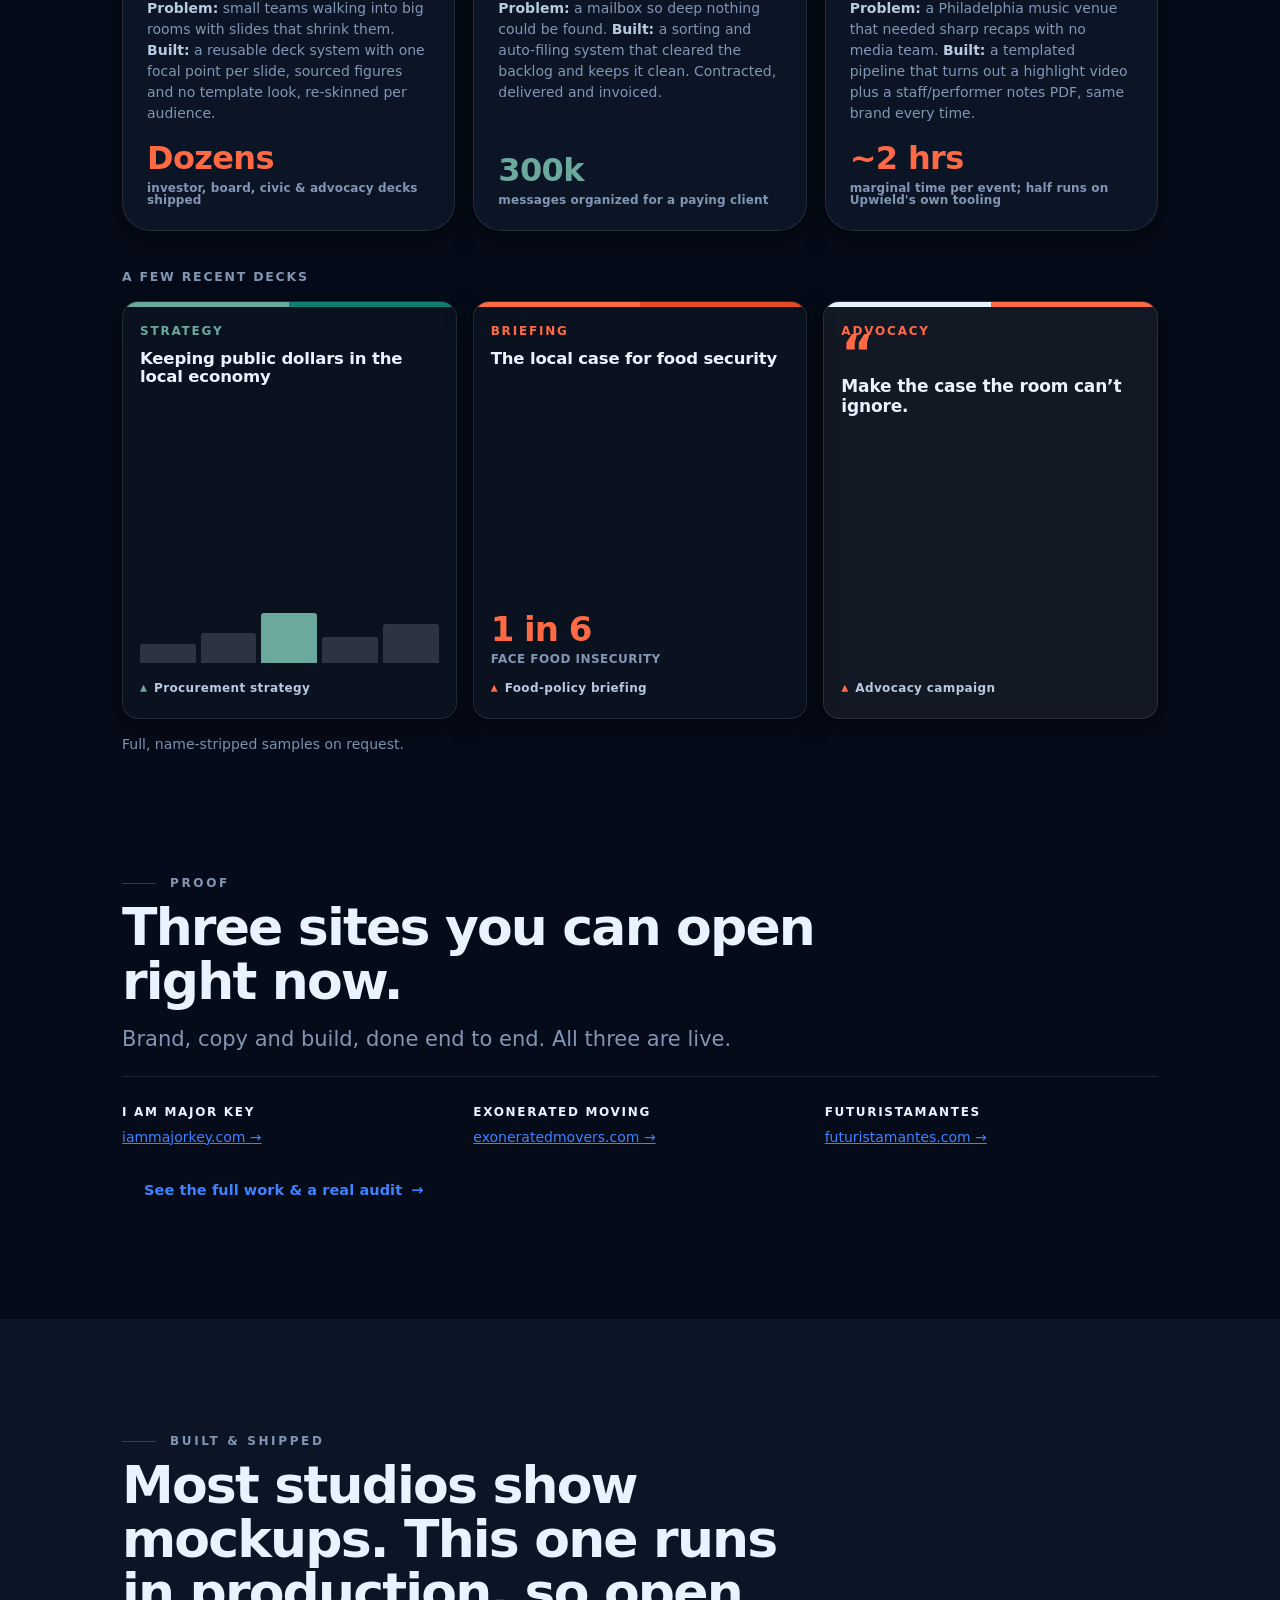
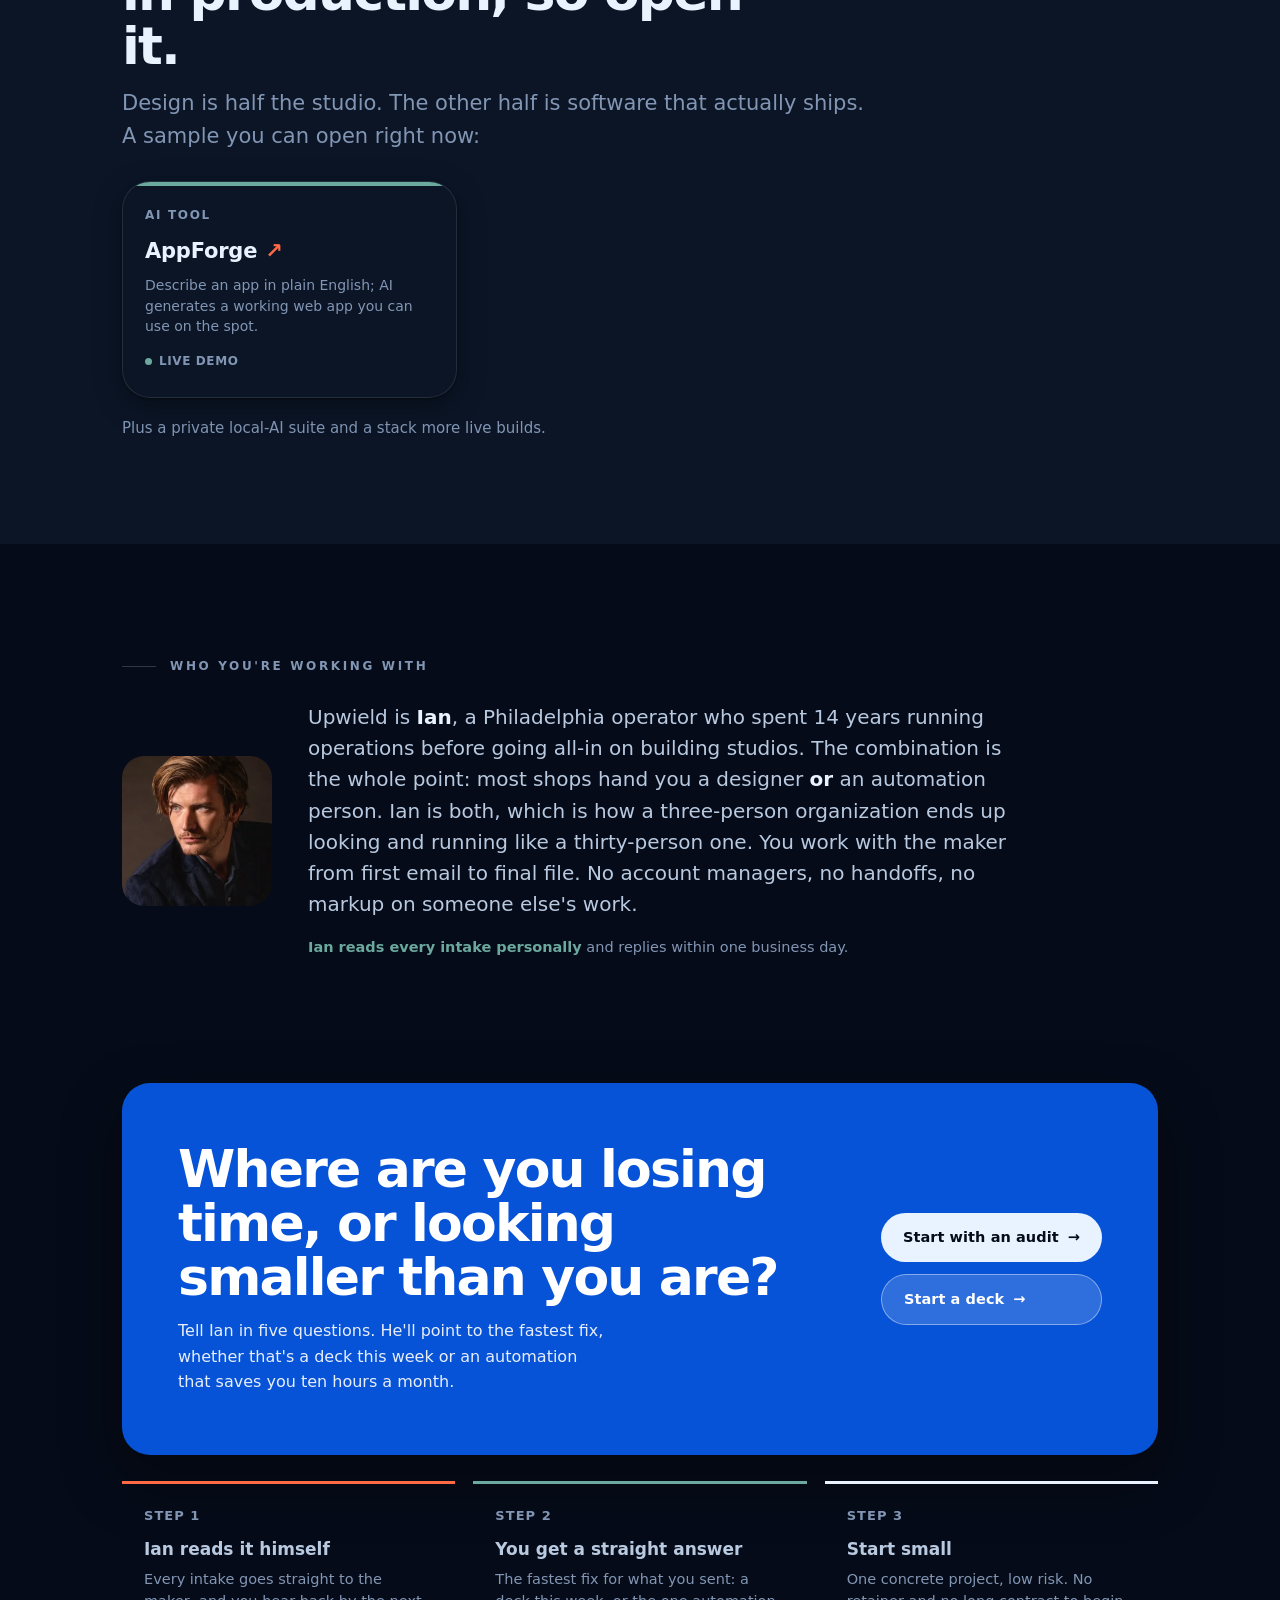
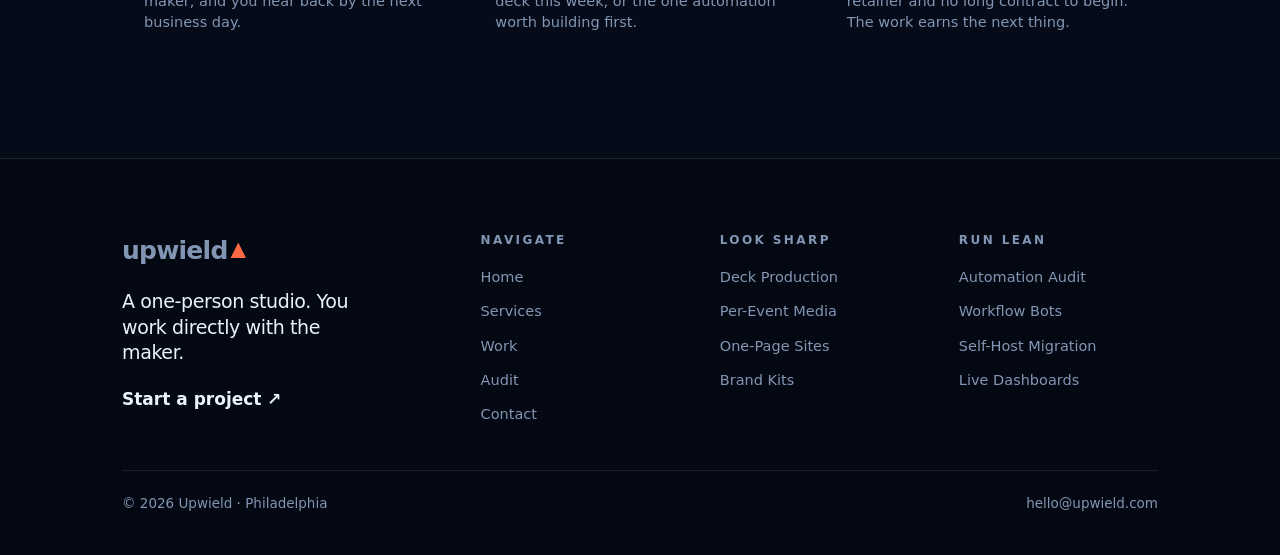
==== commit 3c909a51: "Deploy from web/ — single source" ====
--- a/index.html
+++ b/index.html
@@ -2,6 +2,9 @@
 <html lang="en">
 <head>
 <meta charset="utf-8">
+<meta http-equiv="Content-Security-Policy" content="default-src 'self'; script-src 'self' https://stats.iswain.dev; style-src 'self' 'unsafe-inline' https://fonts.googleapis.com; font-src https://fonts.gstatic.com; img-src 'self' data: https://stats.iswain.dev; connect-src 'self' https://formspree.io https://stats.iswain.dev; form-action 'self' https://formspree.io; base-uri 'self'; object-src 'none'">
+<meta name="referrer" content="strict-origin-when-cross-origin">
+<link rel="canonical" href="https://upwield.com/">
 <meta name="viewport" content="width=device-width, initial-scale=1">
 <title>Upwield — design + AI systems studio · Philadelphia</title>
 <meta name="description" content="Upwield is a one-person studio that makes small organizations look sharp and run lean, with design and AI systems under one roof.">
@@ -444,5 +447,6 @@
   </div>
 </footer>
 
+<script data-goatcounter="https://stats.iswain.dev/s/upwield/count" async src="https://stats.iswain.dev/count.js"></script>
 </body>
 </html>
--- a/upwield.css
+++ b/upwield.css
@@ -264,3 +264,14 @@
   .rise{animation:none}
   .navbar,.no-print{display:none!important}
 }
+
+/* one-pager sheets on screens: a way home + a CTA above the page, and on phones
+   let the letter-size sheet reflow instead of scrolling sideways. Print is untouched. */
+.sheet-nav{display:flex;justify-content:space-between;align-items:center;gap:12px;max-width:8.5in;margin:18px auto 0;padding:0 16px;font-size:14.5px}
+.sheet-nav a:not(.btn){color:#16181D;font-weight:600;text-decoration:underline}
+@media screen and (max-width:860px){
+  .sheet{width:auto;min-height:0;margin:12px 0 0;padding:28px 20px 32px}
+  .sheet h1.display{font-size:34px}
+  .sheet .two,.sheet .cols,.sheet .tiles,.sheet .steps{grid-template-columns:1fr}
+  .sheet .priceband,.sheet .foot{flex-direction:column;align-items:flex-start;gap:14px}
+}
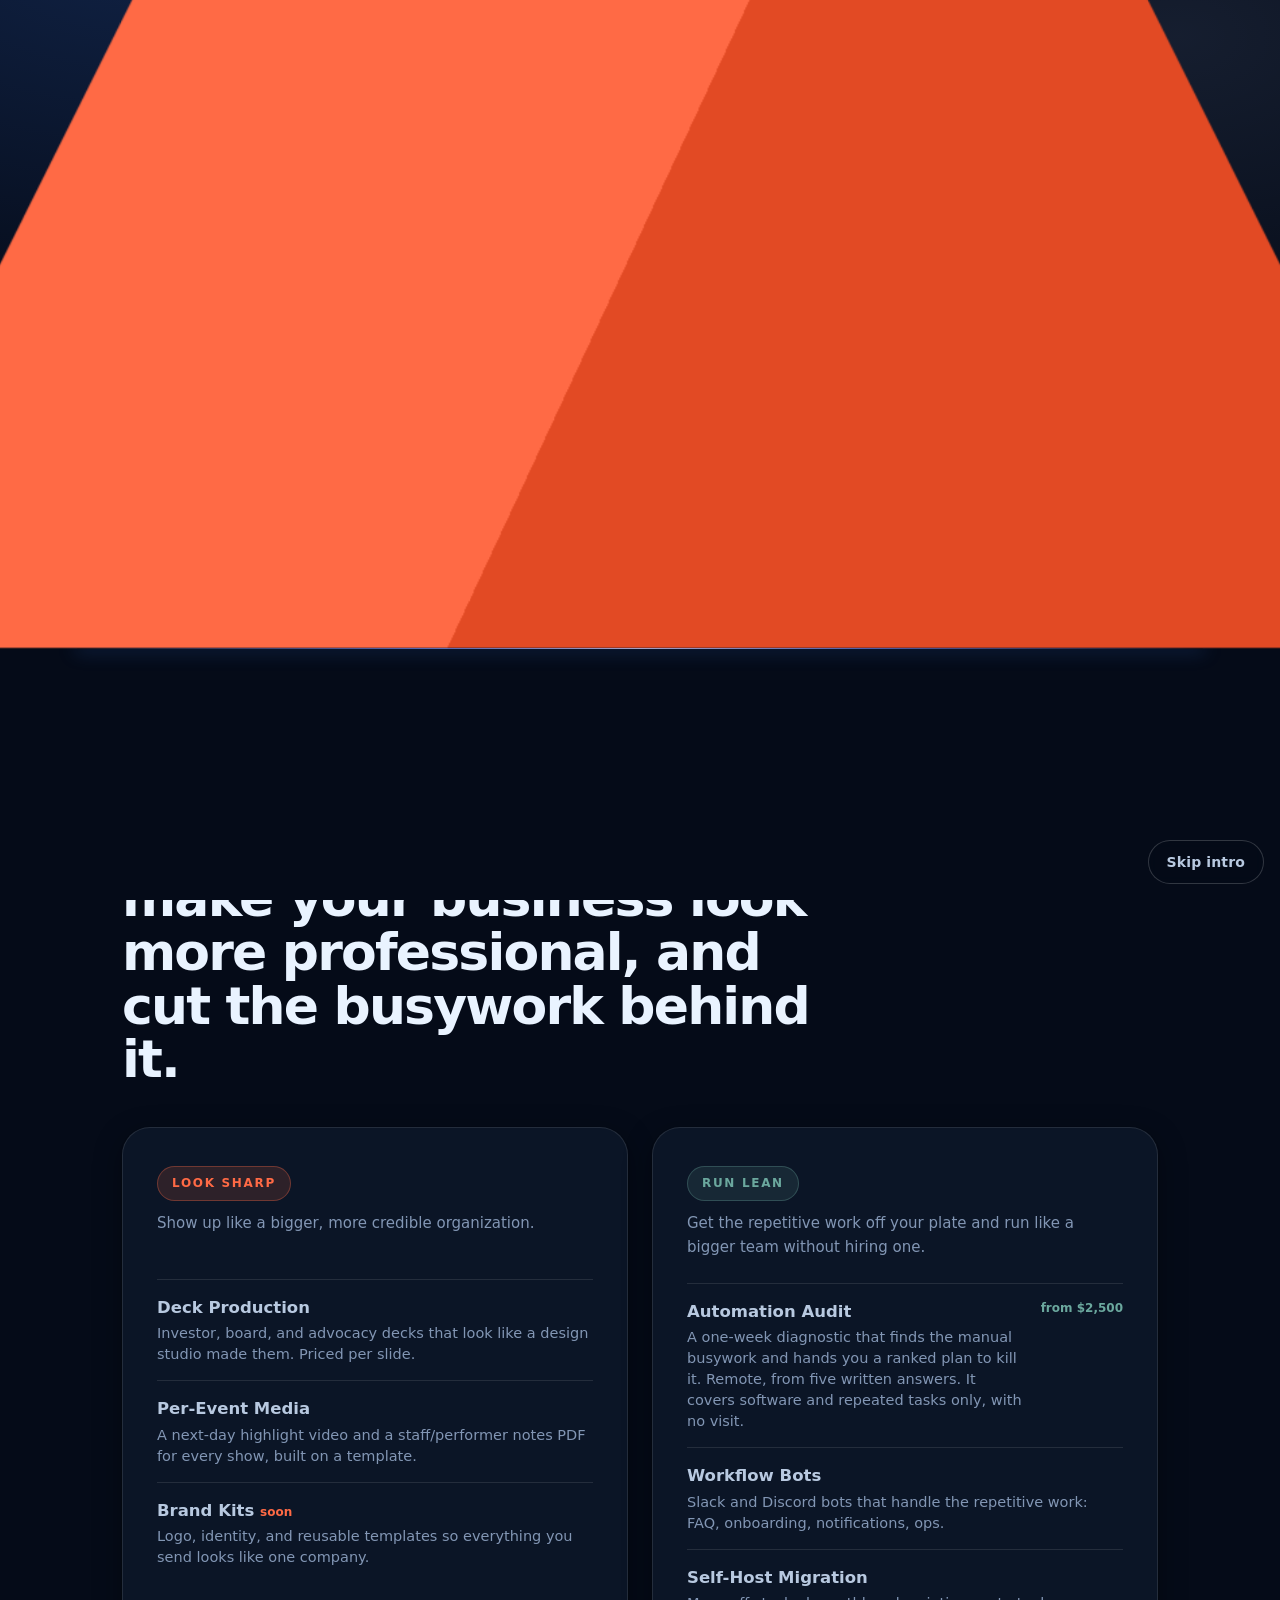
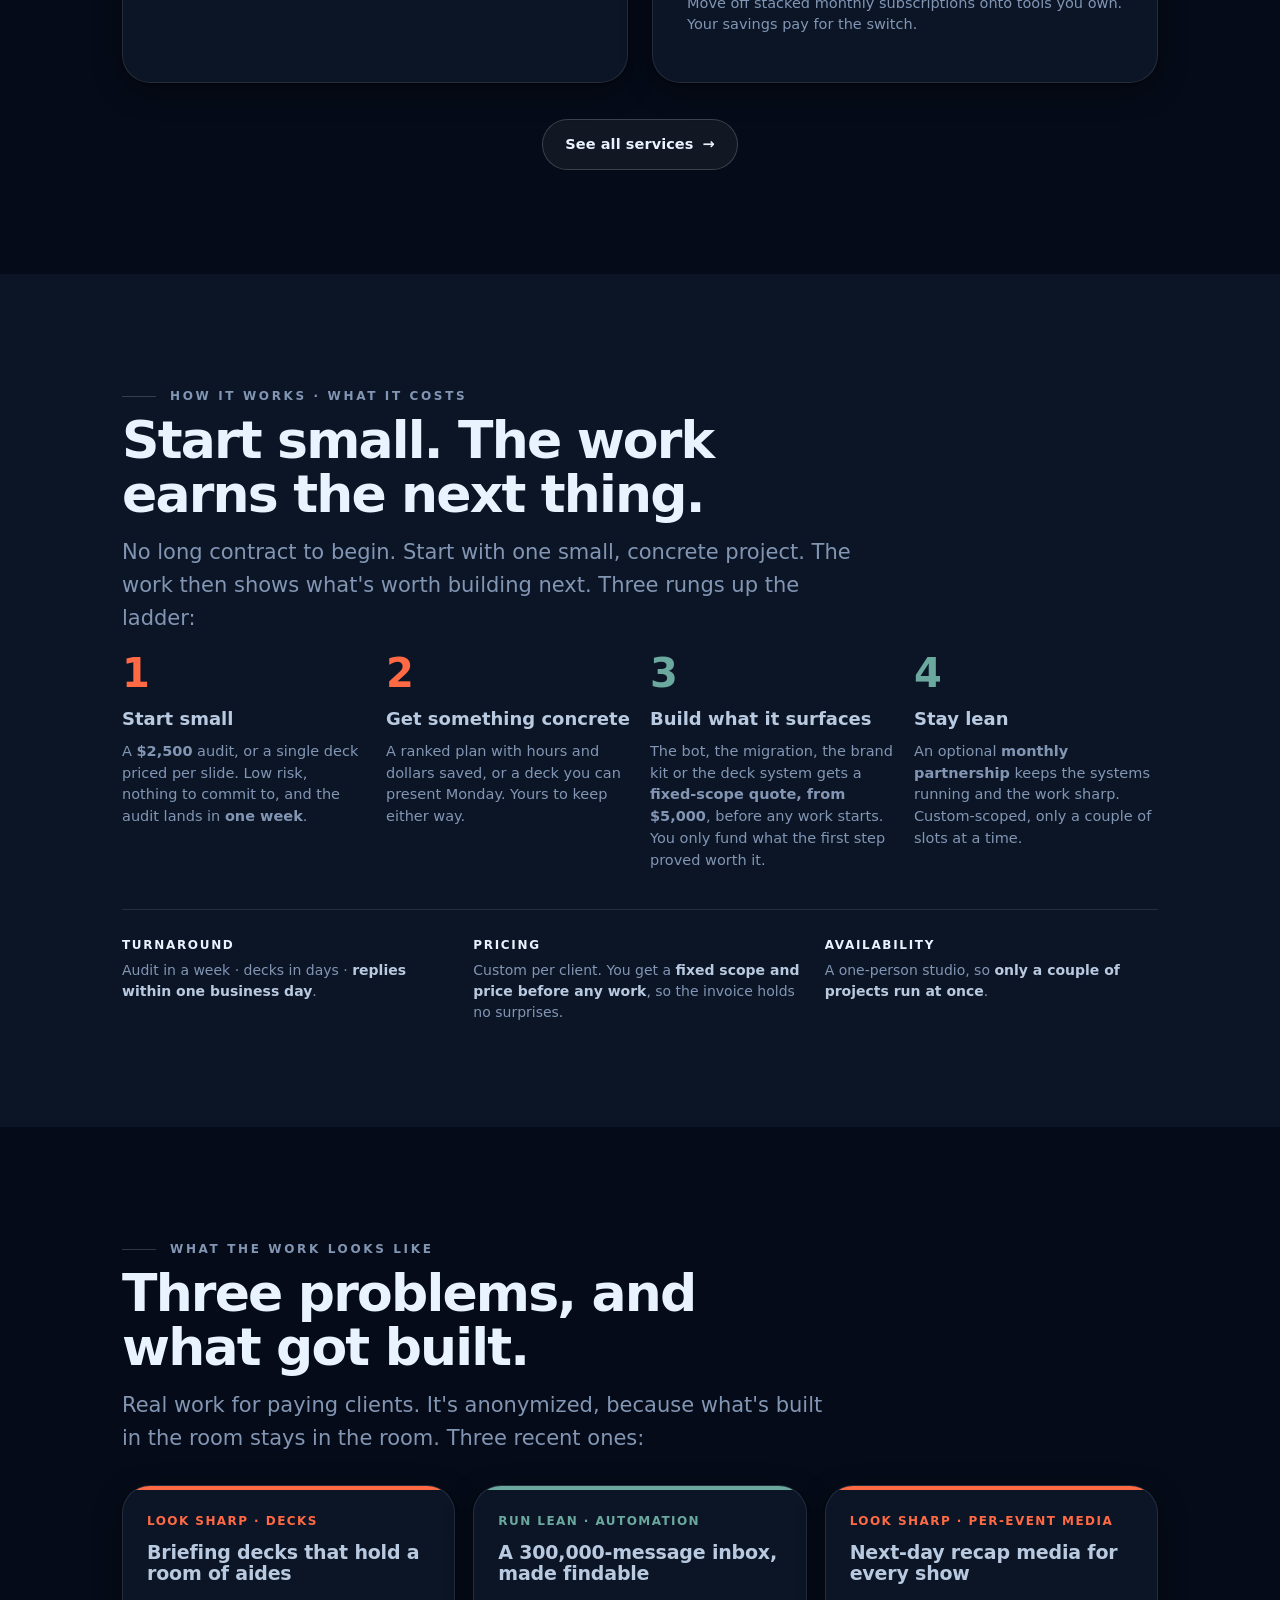
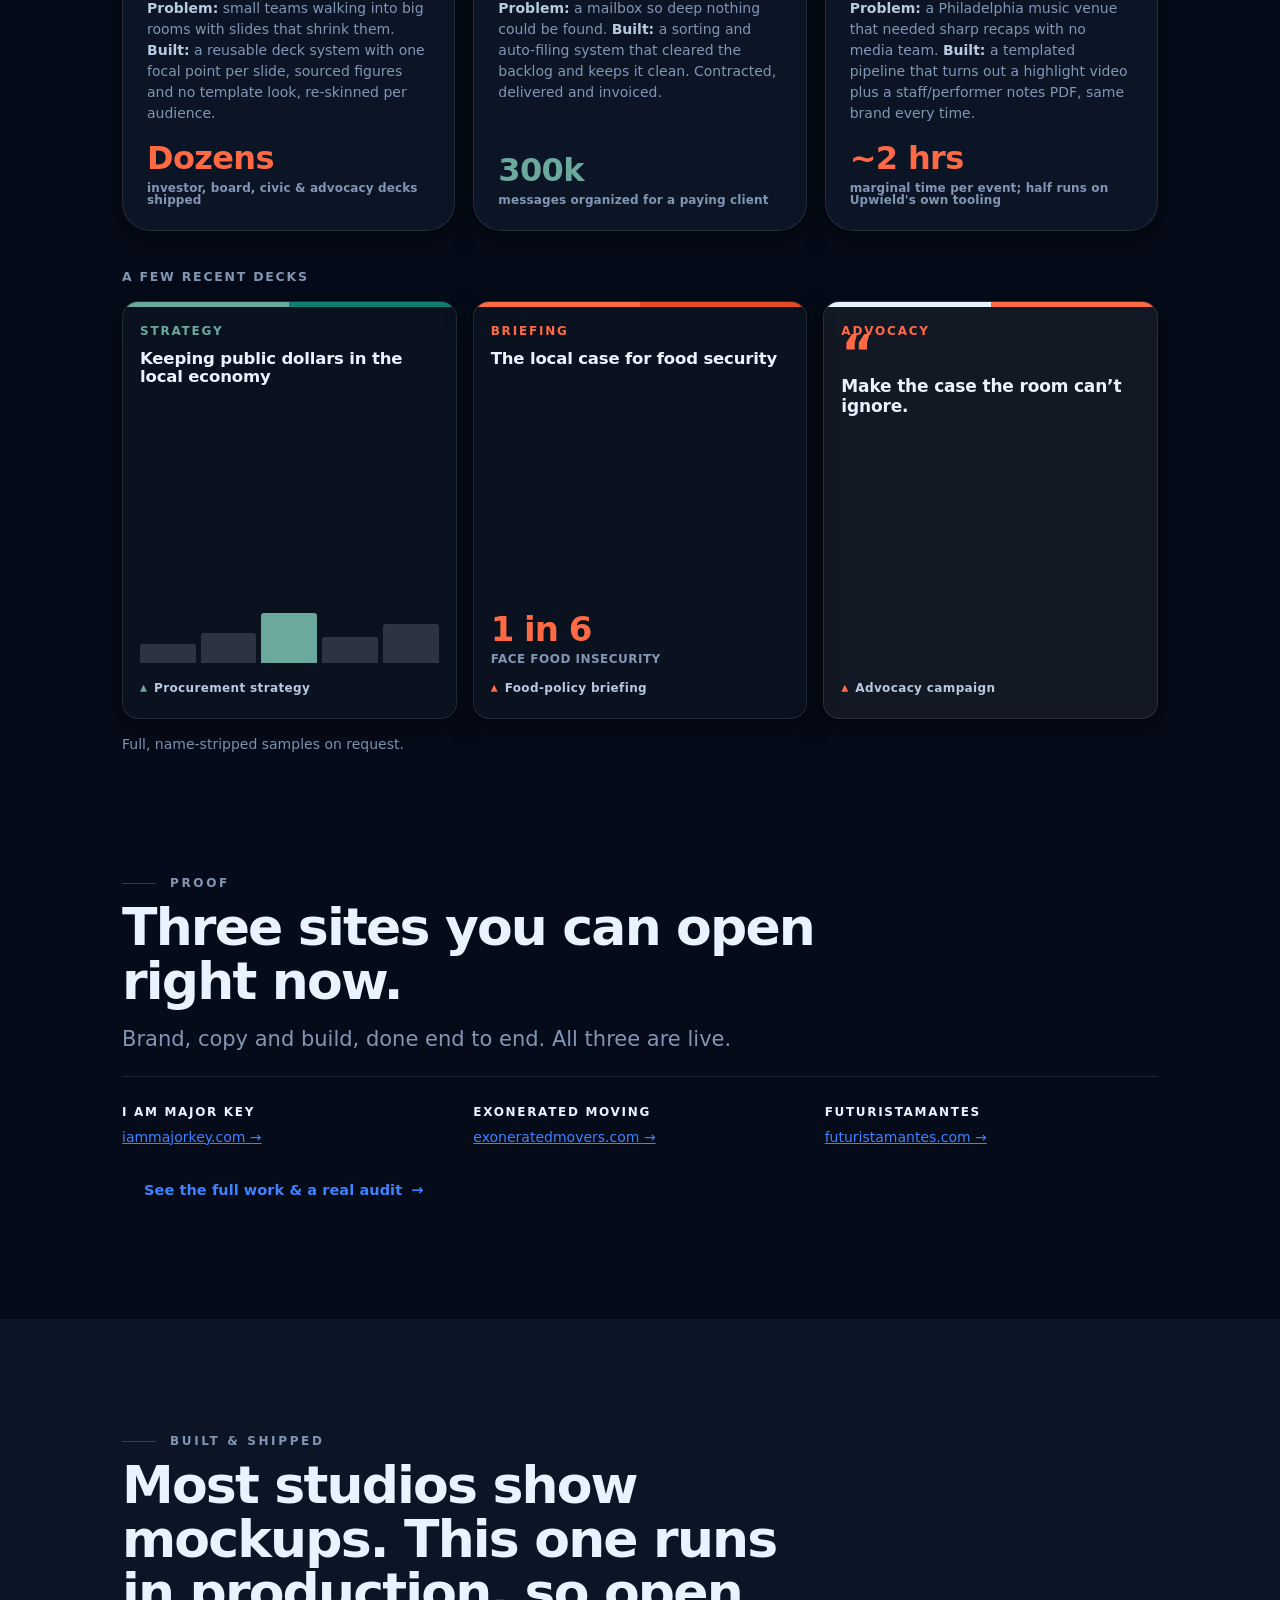
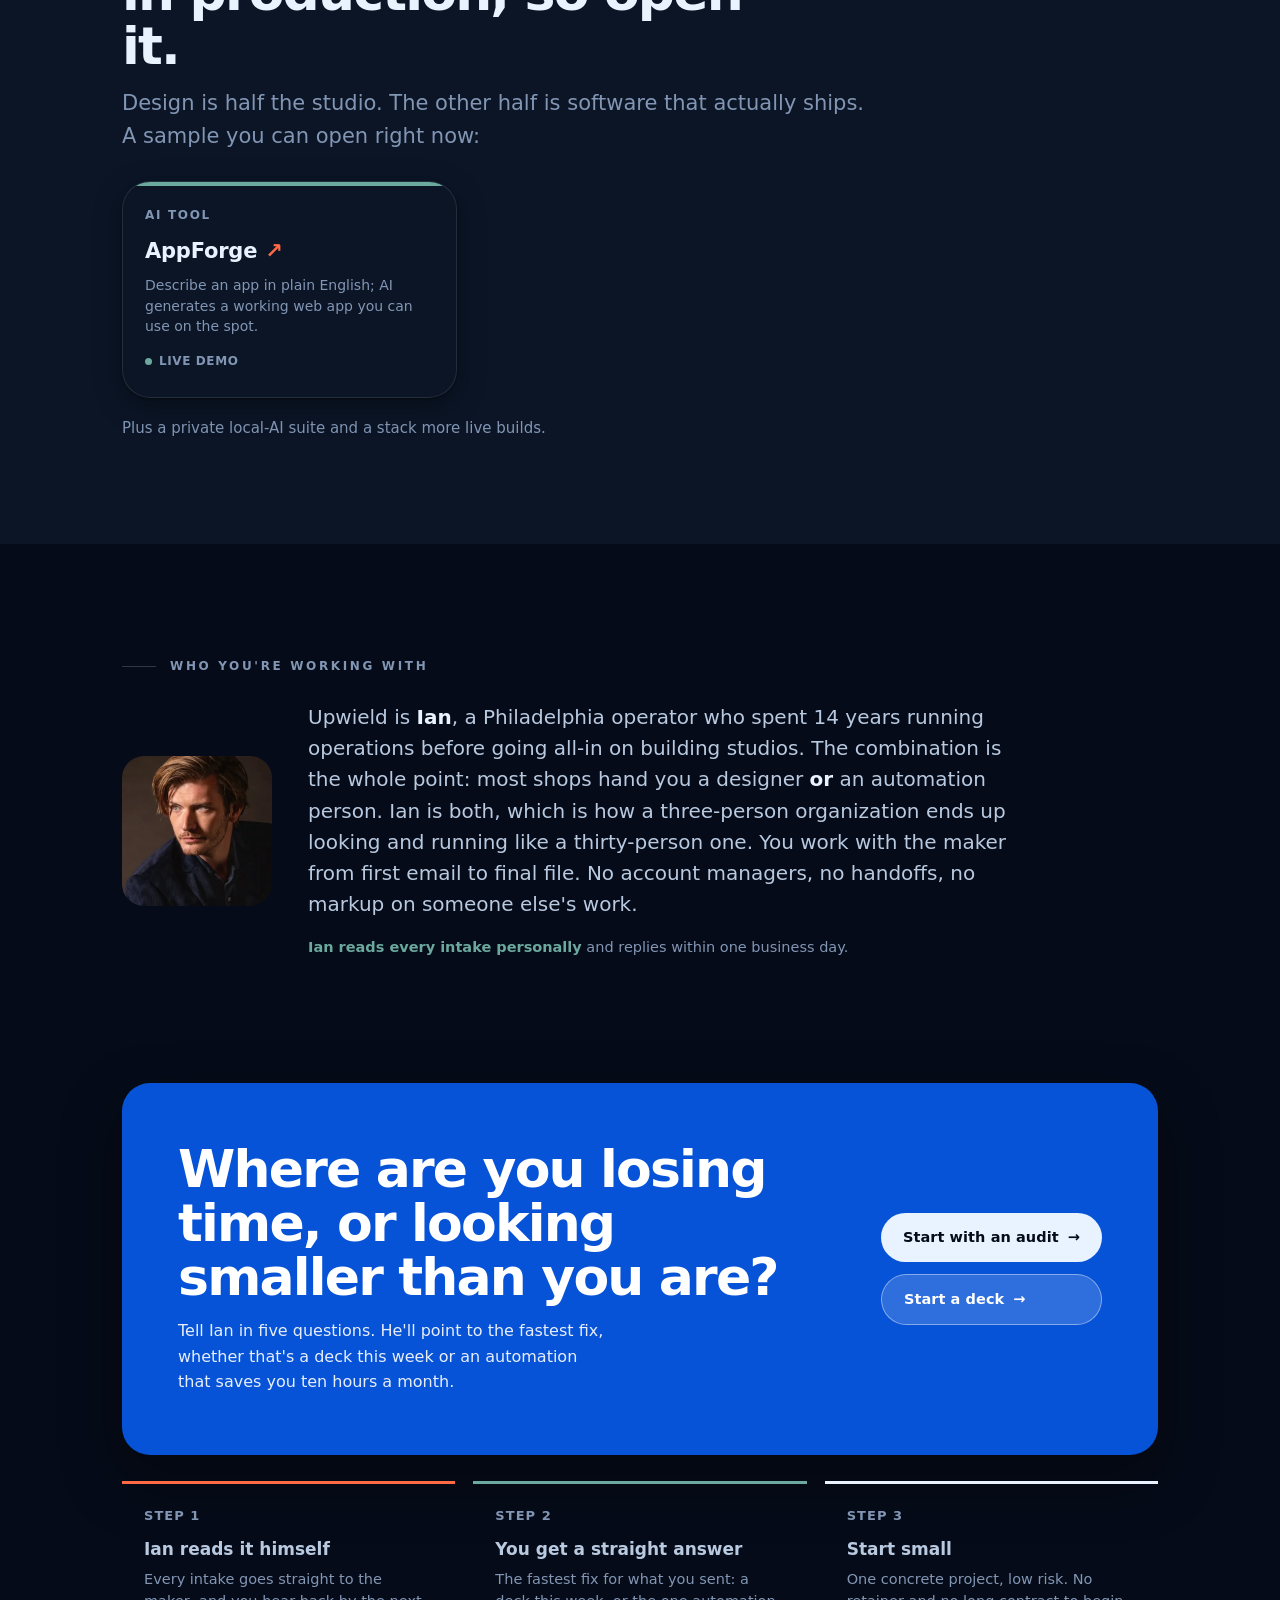
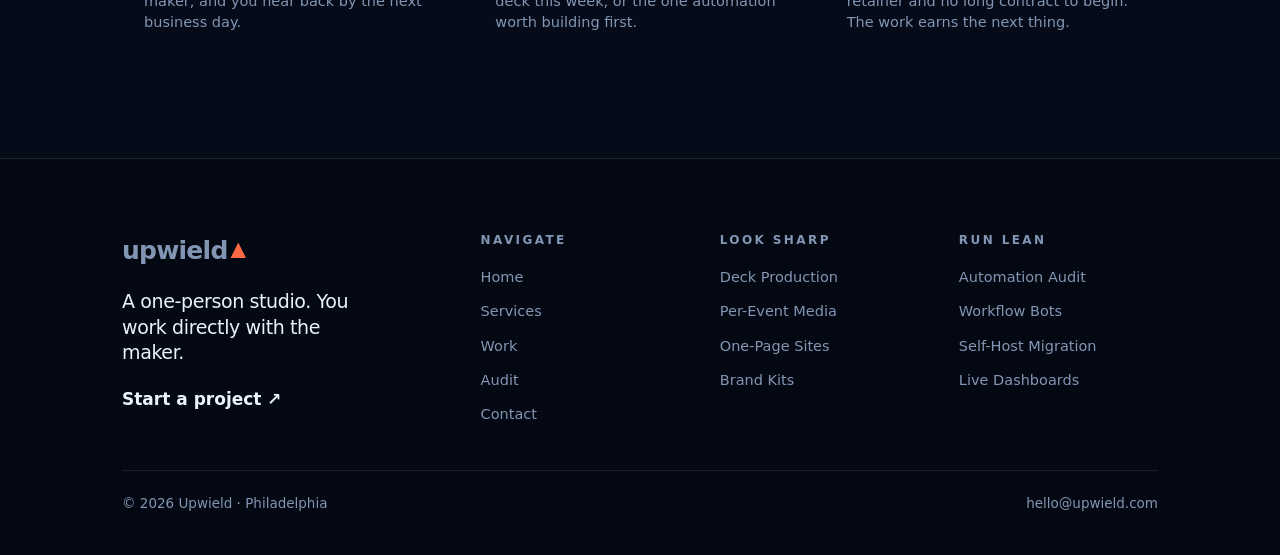
==== commit 82b9fef4: "Deploy from web/ — single source" ====
--- a/index.html
+++ b/index.html
@@ -21,6 +21,8 @@
 <link rel="preconnect" href="https://fonts.gstatic.com" crossorigin>
 <link href="https://fonts.googleapis.com/css2?family=Outfit:wght@300;400;500;600;700&family=Inter:wght@400;500;600;700&display=swap" rel="stylesheet">
 <link rel="stylesheet" href="upwield.css">
+<link rel="stylesheet" href="intro/intro.css">
+<script src="intro/intro.js"></script>
 <style>
   /* page-specific composition */
   .topbar{display:flex;height:5px}
--- a/upwield.css
+++ b/upwield.css
@@ -275,3 +275,17 @@
   .sheet .two,.sheet .cols,.sheet .tiles,.sheet .steps{grid-template-columns:1fr}
   .sheet .priceband,.sheet .foot{flex-direction:column;align-items:flex-start;gap:14px}
 }
+
+/* ---------- touch targets (11 Oct 2026) ----------
+   On phones and tablets every link and button gets a tap area of at least 44x44px:
+   an invisible ::before centred on it, so nothing on the page moves. (::after is
+   left alone: the nav uses it for the current-page underline.) Desktop is untouched. */
+@media (max-width:1023px){
+  .wordmark, .navbar .links a, .terms .t-item a, p.note a, .foot a.cta, a.go, a.samplelink,
+  .sheet-nav a:not(.btn), .site-foot .cols a:not(.wordmark), .wnav .back, .wnav .btn{position:relative}
+  .wordmark::before, .navbar .links a::before, .terms .t-item a::before, p.note a::before, .foot a.cta::before,
+  a.go::before, a.samplelink::before, .sheet-nav a:not(.btn)::before, .site-foot .cols a:not(.wordmark)::before,
+  .wnav .back::before, .wnav .btn::before{
+    content:"";position:absolute;left:50%;top:50%;transform:translate(-50%,-50%);
+    width:max(100%,44px);height:max(100%,44px);z-index:1}
+}
--- a/intro/intro.css
+++ b/intro/intro.css
@@ -0,0 +1,63 @@
+/* Homepage intro (see intro.js). uw-cover hides the page until the overlay exists;
+   uw-lock stops scrolling; uw-hold keeps the hero's own rise waiting until the page
+   comes up through the wedge, so it plays for the visitor instead of behind the intro. */
+html.uw-lock, html.uw-lock body { overflow: hidden; }
+html.uw-cover body::before { content: ''; position: fixed; inset: 0; z-index: 998; background: var(--paper, #050B18); }
+html.uw-hold .hero .rise { animation-play-state: paused; }
+
+.uw {
+  position: fixed; inset: 0; z-index: 999; overflow: hidden;
+  background-color: var(--paper, #050B18);
+  background-image:
+    radial-gradient(1200px 680px at 12% -8%, rgba(63,130,255,.20), transparent 62%),
+    radial-gradient(900px 560px at 92% 4%, rgba(168,197,255,.10), transparent 60%);
+}
+.uw-canvas { position: absolute; inset: 0; width: 100%; height: 100%; display: block; }
+.uw-skip {
+  position: absolute; z-index: 2;
+  right: max(16px, env(safe-area-inset-right)); bottom: max(16px, env(safe-area-inset-bottom));
+  min-height: 44px; min-width: 44px; padding: 0 18px;
+  font: 600 14px/1 var(--body, Inter, system-ui, sans-serif); letter-spacing: .01em;
+  color: var(--ink-2, #C9D6EA); background: rgba(5,11,24,.55);
+  border: 1px solid rgba(255,255,255,.18); border-radius: 999px; cursor: pointer;
+  -webkit-backdrop-filter: blur(6px); backdrop-filter: blur(6px);
+}
+.uw-skip:hover { color: var(--ink, #E9F3FF); border-color: var(--beam, #3F82FF); }
+.uw-skip:focus-visible { outline: 2px solid var(--beam, #3F82FF); outline-offset: 3px; }
+
+/* 2D version */
+.uw2 { position: absolute; inset: 0; }
+.uw2-floor {
+  position: absolute; left: 6%; right: 6%; height: 1px;
+  background: linear-gradient(90deg, transparent, rgba(63,130,255,.75) 30%, rgba(168,197,255,.9) 50%, rgba(63,130,255,.75) 70%, transparent);
+  box-shadow: 0 0 18px 2px rgba(63,130,255,.35);
+}
+.uw2-wedge {
+  position: absolute; display: block; overflow: hidden;
+  background: linear-gradient(115deg, var(--ember, #FF6A45) 0 58%, #E24A24 58% 100%);
+  clip-path: polygon(50% 0, 100% 100%, 0 100%);
+  will-change: transform;
+}
+/* the beam climbing the face */
+.uw2-wedge s {
+  position: absolute; left: 0; right: 0; top: 0; height: 100%;
+  background: linear-gradient(0deg, transparent 0 40%, rgba(168,197,255,.55) 50%, transparent 60% 100%);
+}
+.uw2-mark {
+  position: absolute; left: 50%; top: 50%; translate: -50% -50%;
+  display: inline-flex; align-items: baseline; opacity: 0;
+  font-family: var(--display, Outfit, system-ui, sans-serif); font-weight: 600; letter-spacing: -.03em;
+  font-size: clamp(54px, 11vw, 120px); line-height: 1; color: var(--ink, #E9F3FF);
+}
+.uw2-mw {
+  display: inline-block; width: .62em; height: .62em; margin-left: .12em;
+  background: var(--ember, #FF6A45); clip-path: polygon(50% 0, 100% 100%, 0 100%);
+  transform: translateY(-.04em);
+}
+
+@media (prefers-reduced-motion: reduce) {
+  .uw { display: none; }
+  html.uw-cover body::before { display: none; }
+  html.uw-lock, html.uw-lock body { overflow: auto; }
+  html.uw-hold .hero .rise { animation-play-state: running; }
+}
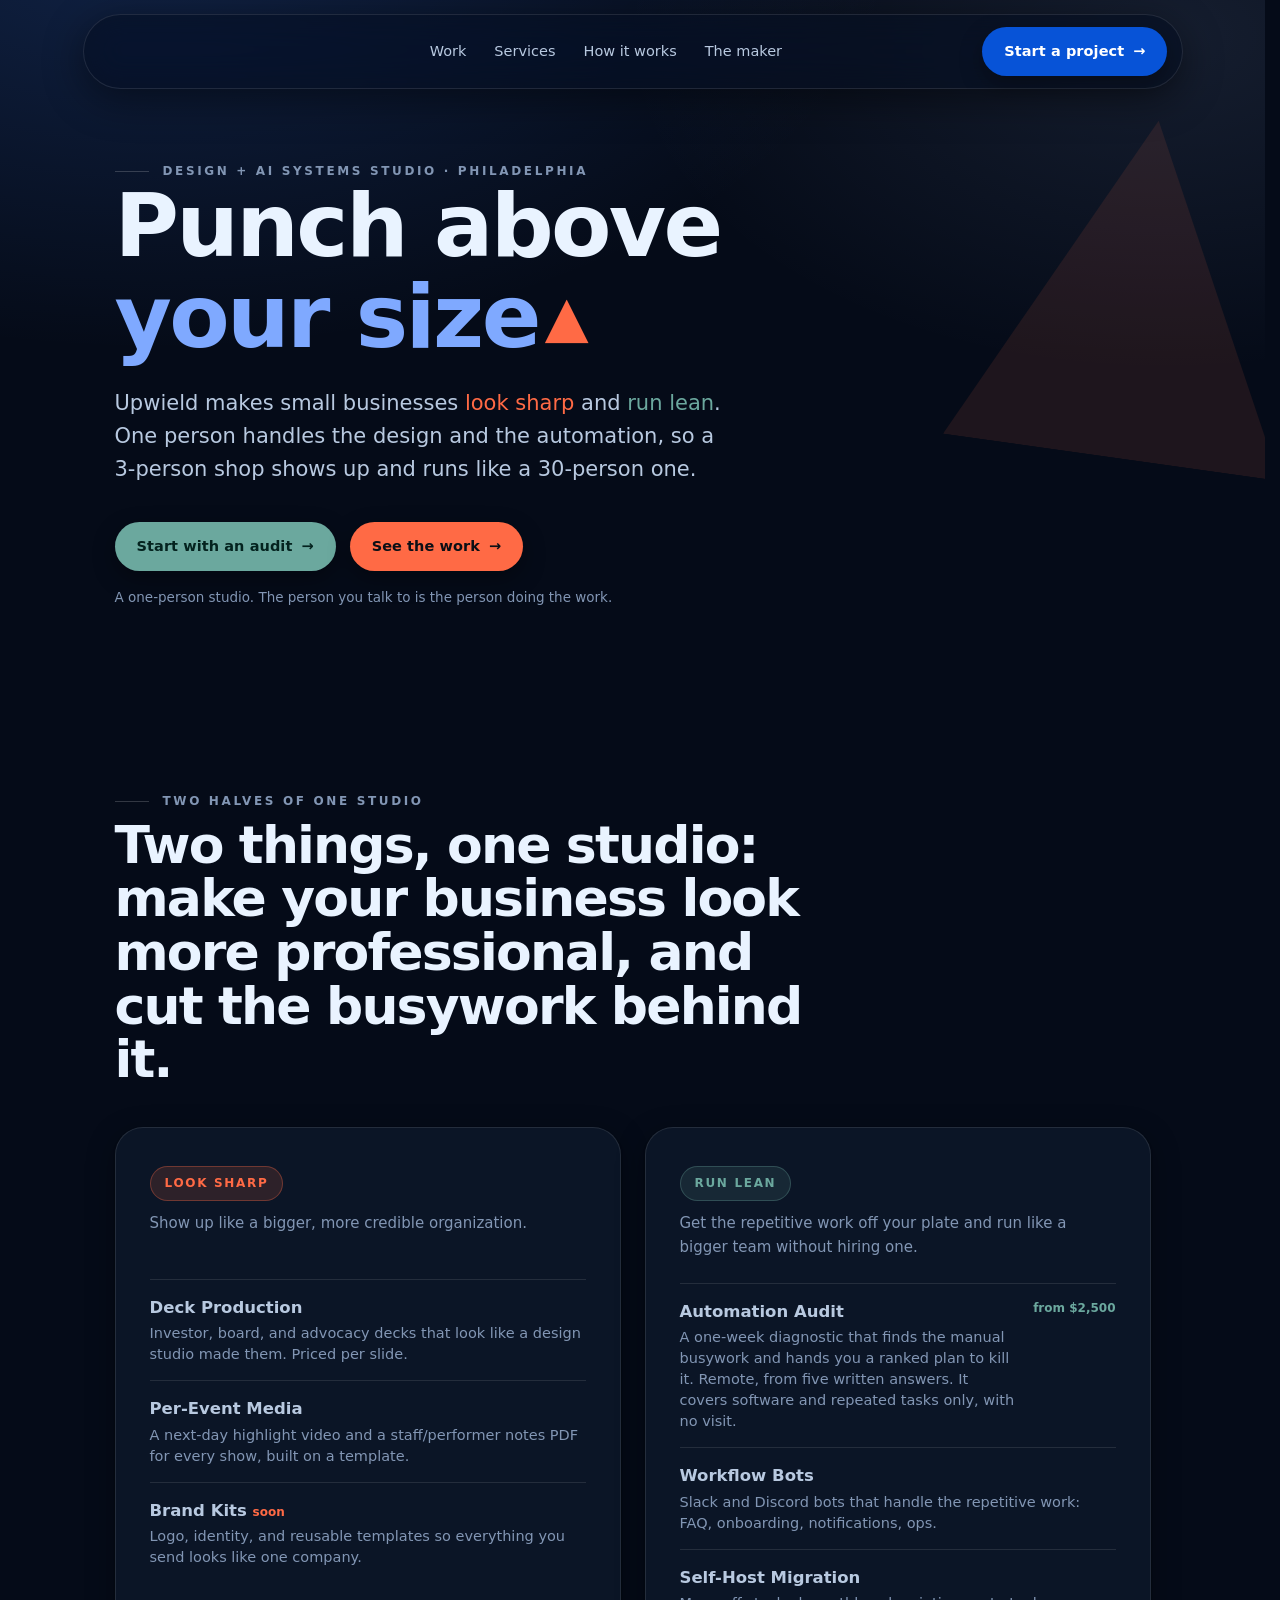
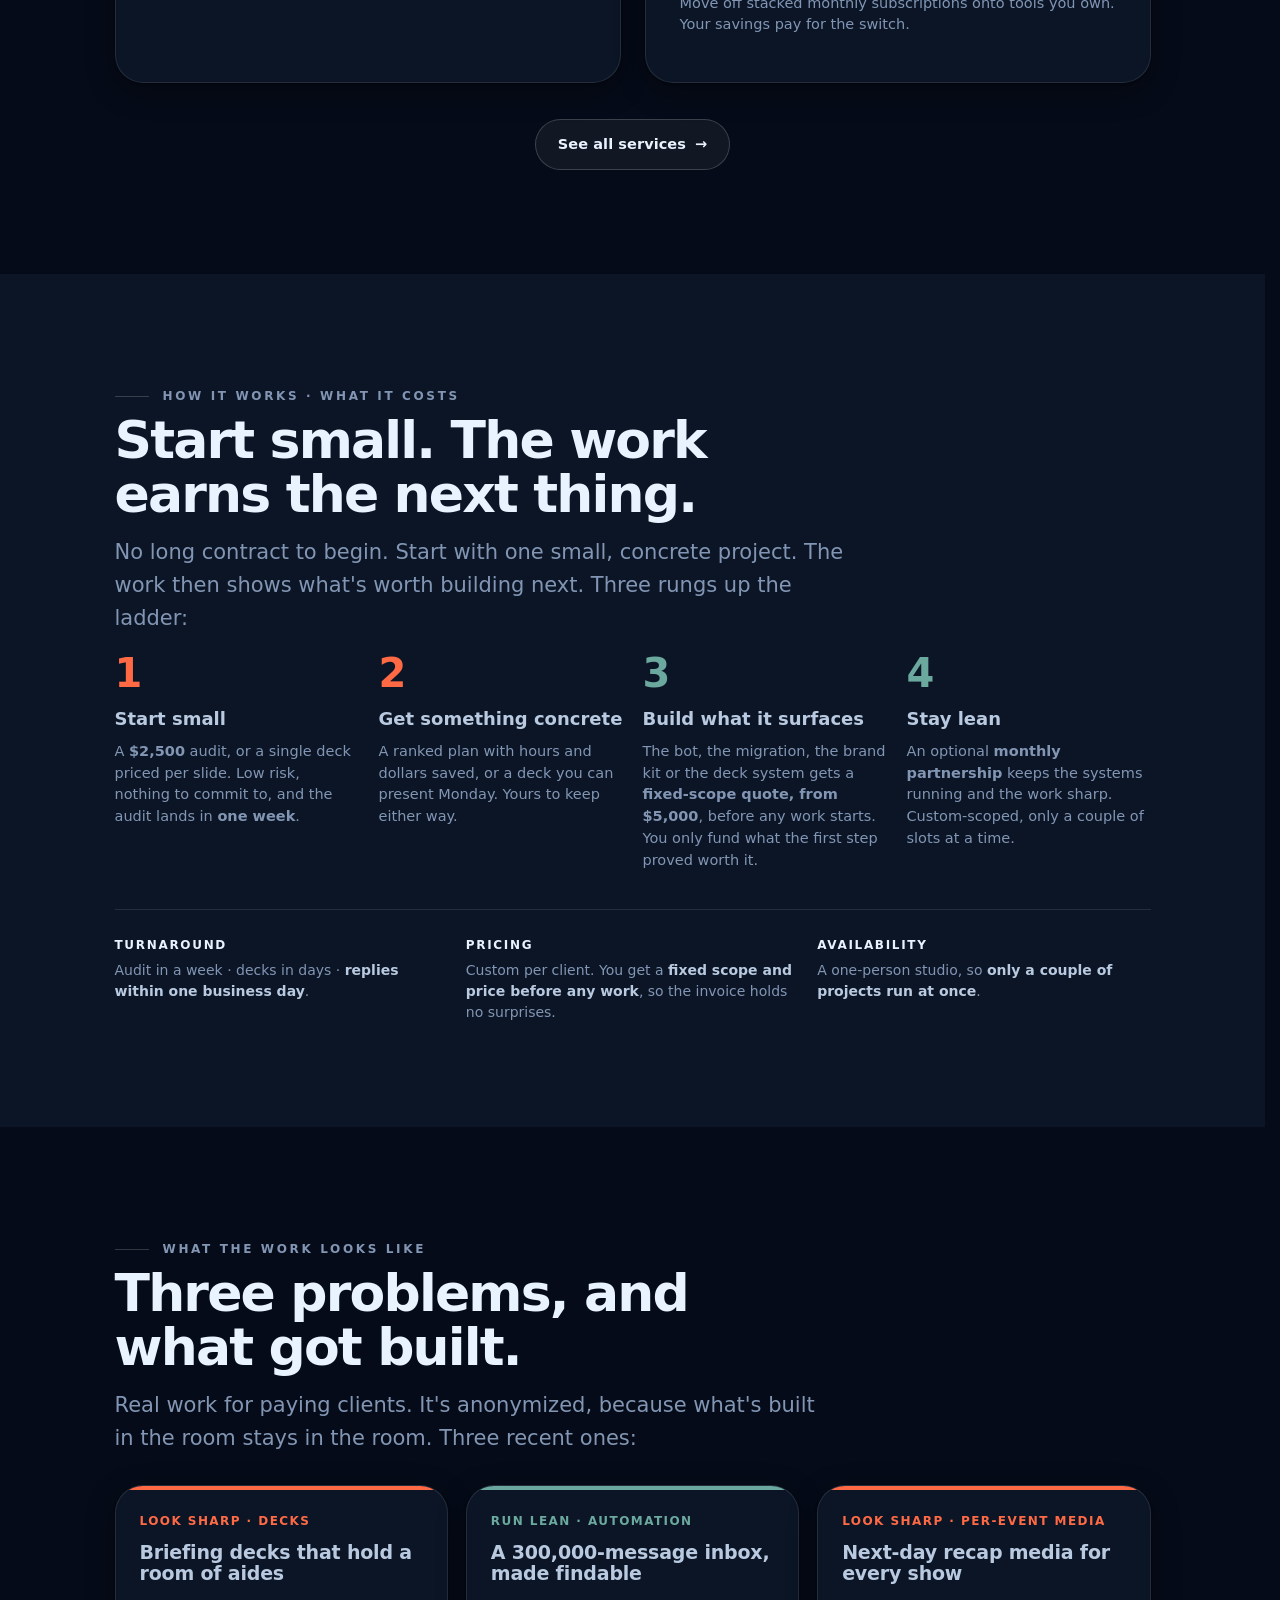
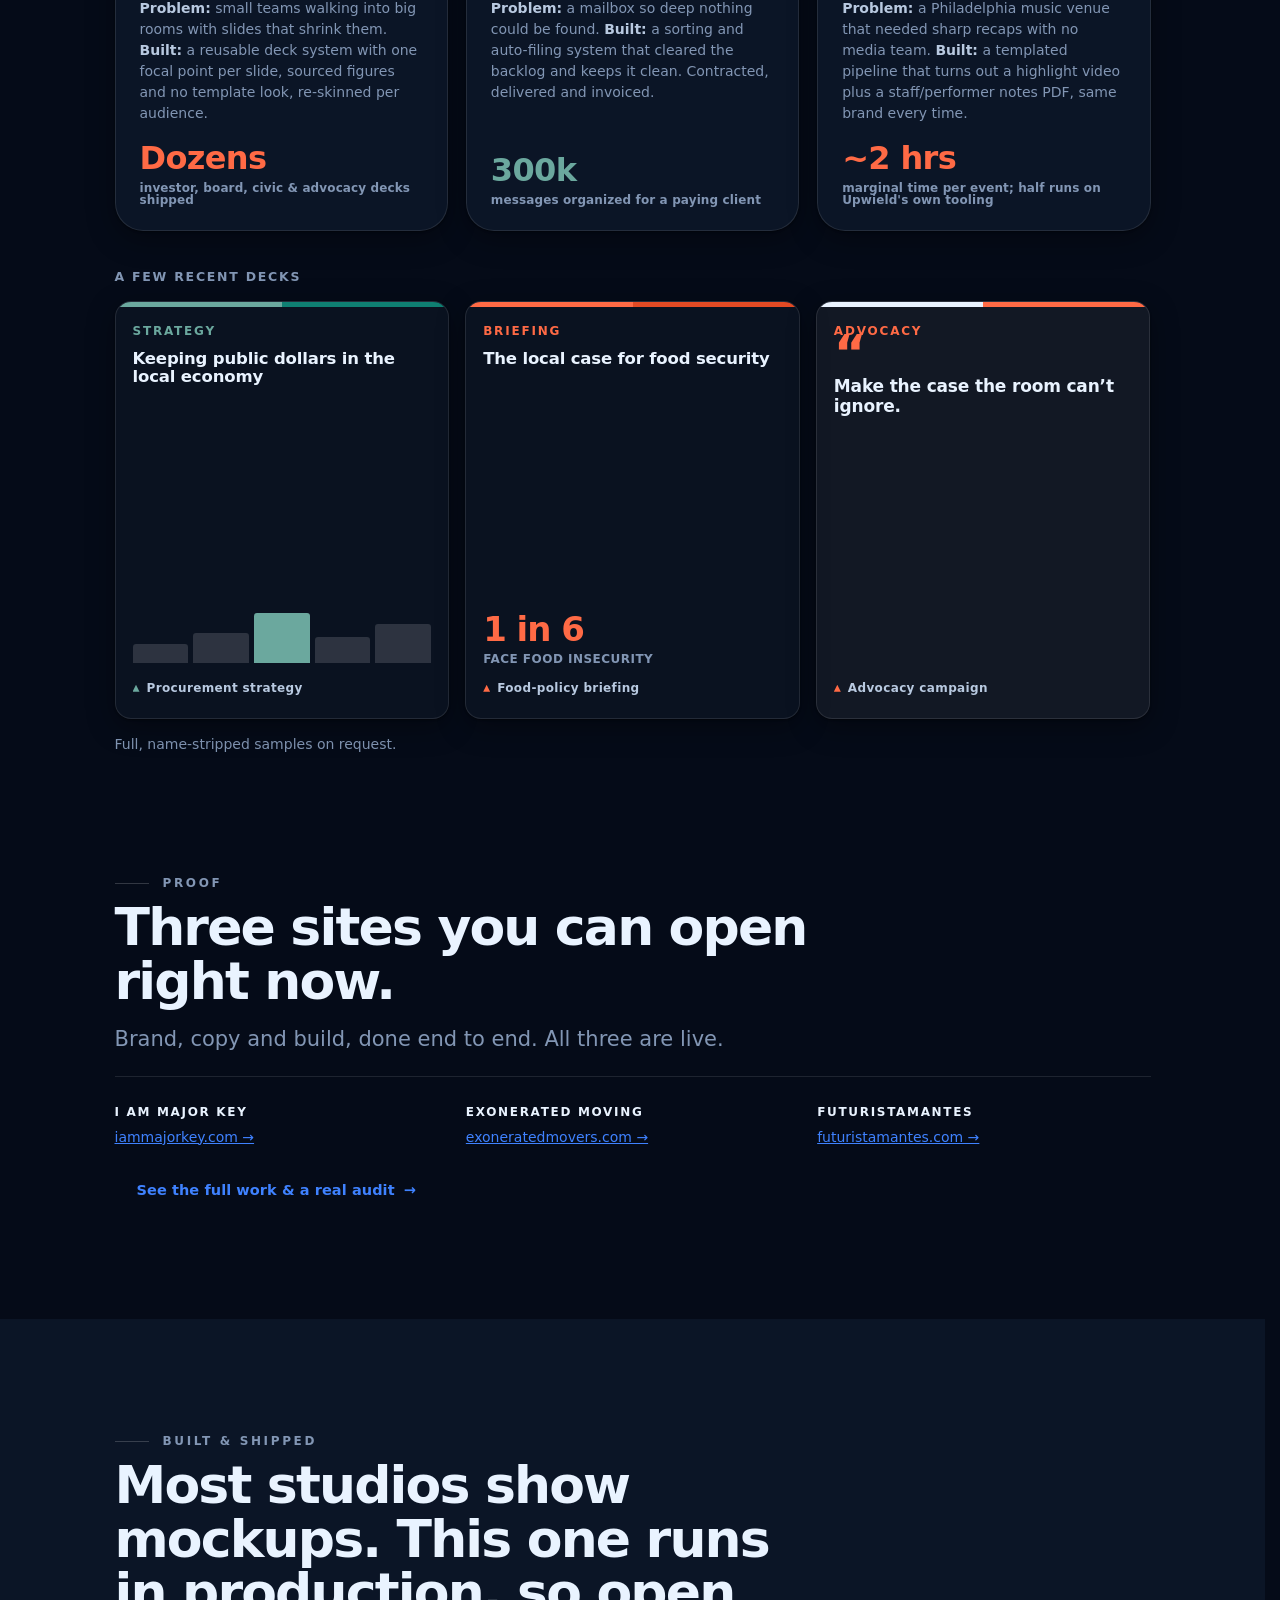
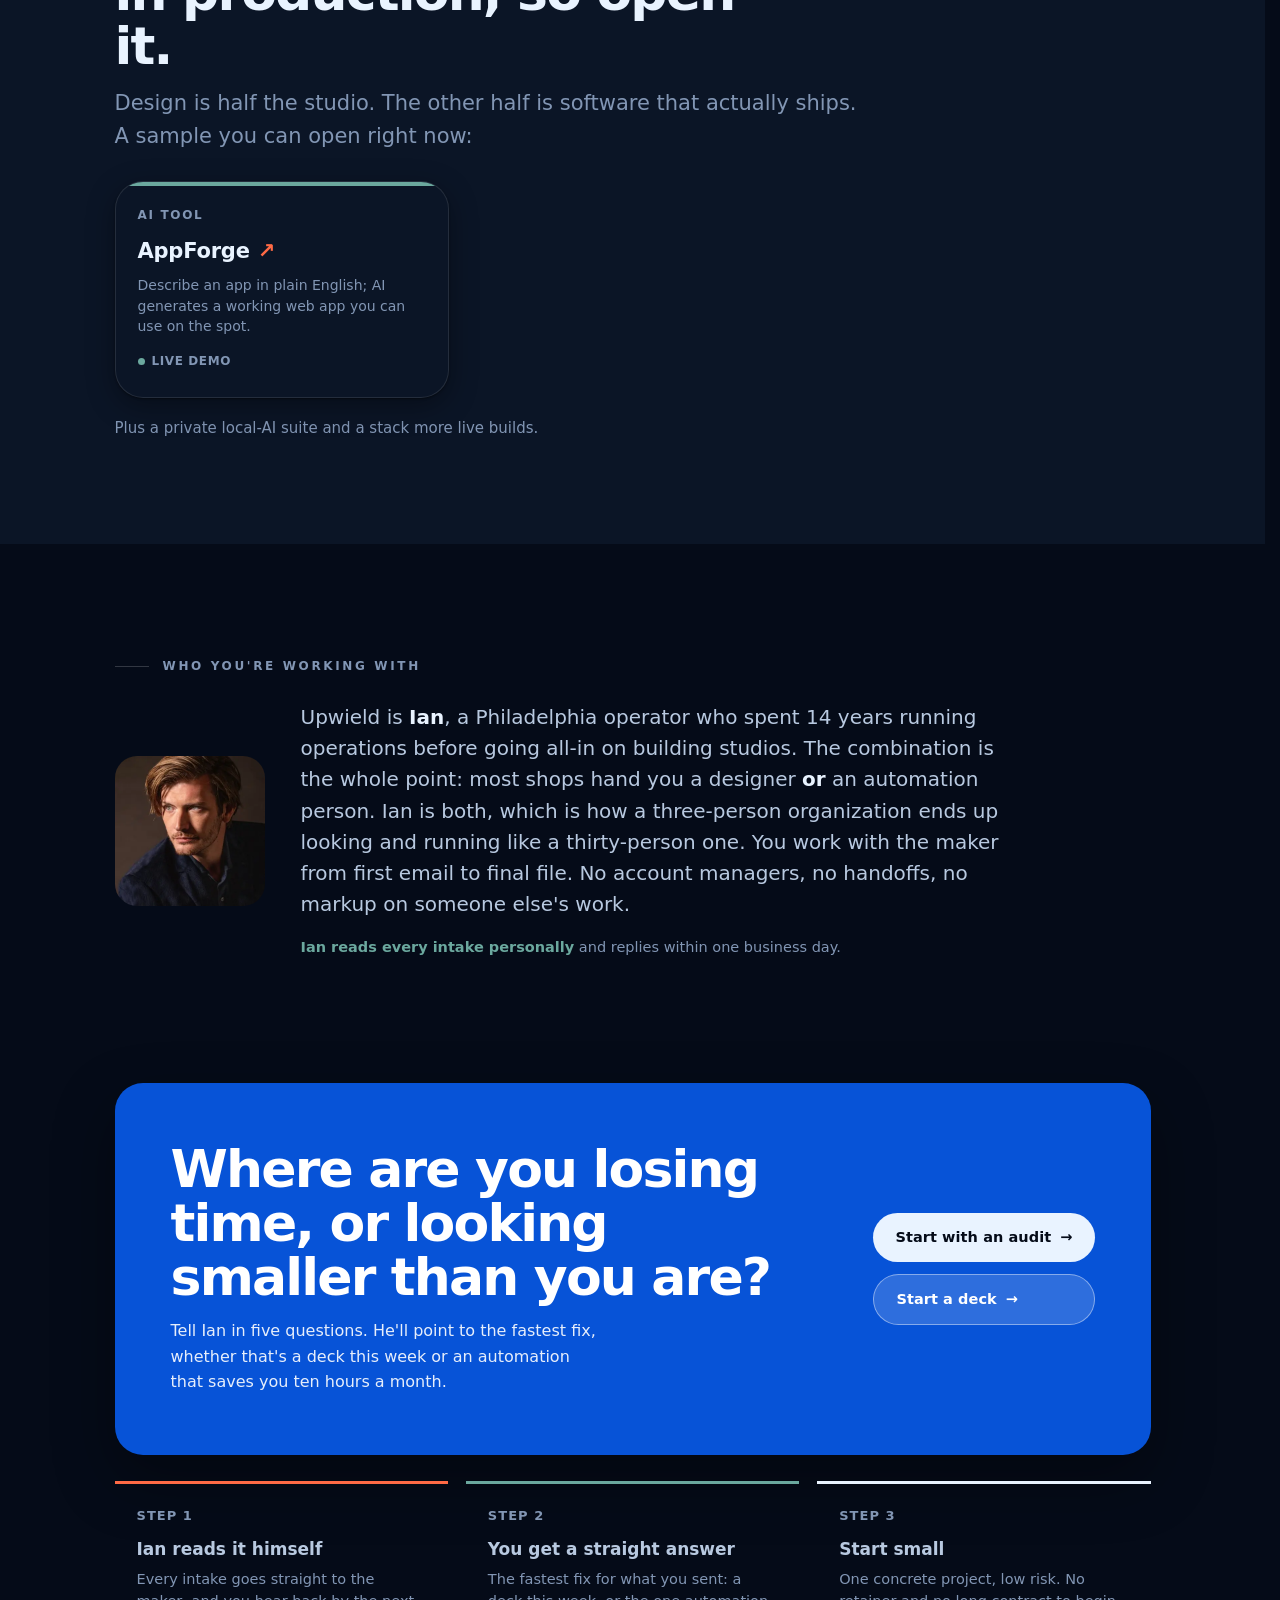
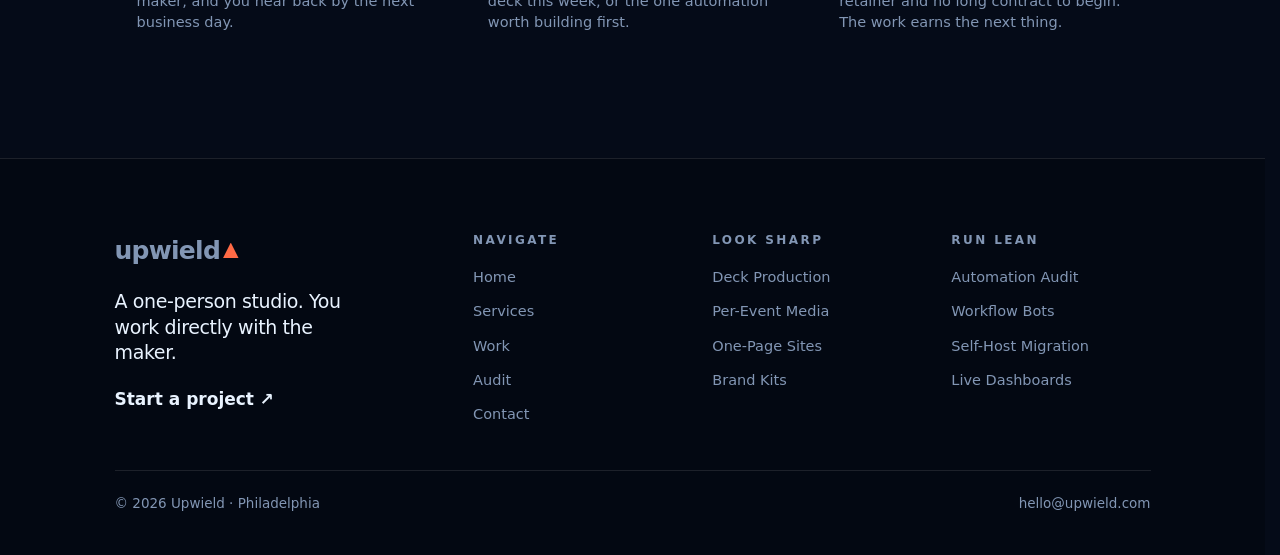
==== commit ec3fdc5a: "Deploy from web/ — single source" ====
--- a/index.html
+++ b/index.html
@@ -4,7 +4,7 @@
 <meta charset="utf-8">
 <meta http-equiv="Content-Security-Policy" content="default-src 'self'; script-src 'self' https://stats.iswain.dev; style-src 'self' 'unsafe-inline' https://fonts.googleapis.com; font-src https://fonts.gstatic.com; img-src 'self' data: https://stats.iswain.dev; connect-src 'self' https://formspree.io https://stats.iswain.dev; form-action 'self' https://formspree.io; base-uri 'self'; object-src 'none'">
 <meta name="referrer" content="strict-origin-when-cross-origin">
-<link rel="canonical" href="https://upwield.com/">
+<link rel="canonical" href="https://www.upwield.com/">
 <meta name="viewport" content="width=device-width, initial-scale=1">
 <title>Upwield — design + AI systems studio · Philadelphia</title>
 <meta name="description" content="Upwield is a one-person studio that makes small organizations look sharp and run lean, with design and AI systems under one roof.">
@@ -12,8 +12,8 @@
 <meta property="og:title" content="Upwield — design + AI systems studio">
 <meta property="og:description" content="Make a small organization look sharp and run lean. Punch above your size. Philadelphia.">
 <meta property="og:type" content="website">
-<meta property="og:url" content="https://upwield.com/">
-<meta property="og:image" content="https://upwield.com/og.png">
+<meta property="og:url" content="https://www.upwield.com/">
+<meta property="og:image" content="https://www.upwield.com/og.png">
 <meta property="og:image:width" content="1200">
 <meta property="og:image:height" content="630">
 <meta name="twitter:card" content="summary_large_image">
@@ -21,8 +21,8 @@
 <link rel="preconnect" href="https://fonts.gstatic.com" crossorigin>
 <link href="https://fonts.googleapis.com/css2?family=Outfit:wght@300;400;500;600;700&family=Inter:wght@400;500;600;700&display=swap" rel="stylesheet">
 <link rel="stylesheet" href="upwield.css">
-<link rel="stylesheet" href="intro/intro.css">
-<script src="intro/intro.js"></script>
+<link rel="stylesheet" href="intro/intro.css?v=20261018">
+<script src="intro/intro.js?v=20261018"></script>
 <style>
   /* page-specific composition */
   .topbar{display:flex;height:5px}
@@ -171,7 +171,7 @@
   "@type":"ProfessionalService",
   "name":"Upwield",
   "description":"A one-person design and AI systems studio in Philadelphia that makes small organizations look sharp and run lean.",
-  "url":"https://upwield.com/",
+  "url":"https://www.upwield.com/",
   "email":"hello@upwield.com",
   "founder":{"@type":"Person","name":"Ian"},
   "areaServed":{"@type":"City","name":"Philadelphia"},
--- a/intro/intro.css
+++ b/intro/intro.css
@@ -1,20 +1,48 @@
 /* Homepage intro (see intro.js). uw-cover hides the page until the overlay exists;
-   uw-lock stops scrolling; uw-hold keeps the hero's own rise waiting until the page
-   comes up through the wedge, so it plays for the visitor instead of behind the intro. */
+   uw-lock stops scrolling (the gutter stays, so the header does not shift when it ends);
+   uw-hold keeps the hero's own rise waiting until the page fades in; uw-mark hides the
+   header wordmark until the intro's lockup lands on it. */
+html.uw-lock { scrollbar-gutter: stable; }
 html.uw-lock, html.uw-lock body { overflow: hidden; }
 html.uw-cover body::before { content: ''; position: fixed; inset: 0; z-index: 998; background: var(--paper, #050B18); }
 html.uw-hold .hero .rise { animation-play-state: paused; }
+html.uw-mark .navbar .wordmark { opacity: 0; }
 
-.uw {
-  position: fixed; inset: 0; z-index: 999; overflow: hidden;
+.uw { position: fixed; inset: 0; z-index: 999; overflow: hidden; }
+.uw-bg {
+  position: absolute; inset: 0;
   background-color: var(--paper, #050B18);
   background-image:
     radial-gradient(1200px 680px at 12% -8%, rgba(63,130,255,.20), transparent 62%),
     radial-gradient(900px 560px at 92% 4%, rgba(168,197,255,.10), transparent 60%);
 }
 .uw-canvas { position: absolute; inset: 0; width: 100%; height: 100%; display: block; }
+/* The lockup (built by intro3d.js): the header's wordmark, set the same way. */
+.uw-lk {
+  position: absolute; left: 0; top: 0; z-index: 2; pointer-events: none;
+  font-family: var(--display, Outfit, system-ui, sans-serif); font-weight: 600; letter-spacing: -.03em; line-height: 1;
+  color: var(--ink, #E9F3FF); white-space: nowrap;
+}
+.uw-lk-row { position: absolute; left: 0; top: 0; display: inline-flex; align-items: baseline; }
+.uw-lk-base .uw-lk-t { color: transparent; }
+.uw-lk-l { opacity: 0; }
+.uw-lk-l .uw-lk-t span { color: transparent; }
+.uw-lk-l .uw-lk-t span.on { color: var(--ink, #E9F3FF); }
+.uw-lk-sheen .uw-lk-t {
+  color: transparent; opacity: .9;
+  background: linear-gradient(100deg, transparent 0 44%, rgba(255,255,255,.95) 50%, transparent 56% 100%) no-repeat;
+  background-size: 100% 100%; -webkit-background-clip: text; background-clip: text;
+}
+.uw-lk-w {
+  position: relative; display: inline-block; width: .62em; height: .62em; margin-left: .12em; overflow: hidden; opacity: 0;
+  background: var(--ember, #FF6A45); clip-path: polygon(50% 0, 100% 100%, 0 100%); transform: translateY(-.04em);
+}
+.uw-lk-w s {
+  position: absolute; inset: 0; transform: translateX(calc(var(--sw, -2) * 100%));
+  background: linear-gradient(100deg, transparent 30%, rgba(255,232,222,.85) 50%, transparent 70%);
+}
 .uw-skip {
-  position: absolute; z-index: 2;
+  position: absolute; z-index: 3;
   right: max(16px, env(safe-area-inset-right)); bottom: max(16px, env(safe-area-inset-bottom));
   min-height: 44px; min-width: 44px; padding: 0 18px;
   font: 600 14px/1 var(--body, Inter, system-ui, sans-serif); letter-spacing: .01em;
@@ -27,32 +55,36 @@
 
 /* 2D version */
 .uw2 { position: absolute; inset: 0; }
+.uw2 > i { position: absolute; display: block; font-style: normal; }
 .uw2-floor {
-  position: absolute; left: 6%; right: 6%; height: 1px;
-  background: linear-gradient(90deg, transparent, rgba(63,130,255,.75) 30%, rgba(168,197,255,.9) 50%, rgba(63,130,255,.75) 70%, transparent);
-  box-shadow: 0 0 18px 2px rgba(63,130,255,.35);
+  left: 4%; right: 4%; height: 2px; margin-top: -1px;
+  background: linear-gradient(90deg, transparent, rgba(63,130,255,.7) 25%, #FFE3D8 50%, rgba(63,130,255,.7) 75%, transparent);
+  box-shadow: 0 0 22px 3px rgba(255,106,69,.35), 0 0 60px 8px rgba(63,130,255,.25);
 }
-.uw2-wedge {
-  position: absolute; display: block; overflow: hidden;
-  background: linear-gradient(115deg, var(--ember, #FF6A45) 0 58%, #E24A24 58% 100%);
-  clip-path: polygon(50% 0, 100% 100%, 0 100%);
-  will-change: transform;
+.uw2-ring {
+  left: 50%; width: 260vmax; height: 36vmax; border-radius: 50%;
+  border: 3px solid rgba(255,227,216,.9);
+  box-shadow: 0 0 40px 6px rgba(255,106,69,.5), inset 0 0 40px 6px rgba(63,130,255,.35);
 }
-/* the beam climbing the face */
-.uw2-wedge s {
-  position: absolute; left: 0; right: 0; top: 0; height: 100%;
-  background: linear-gradient(0deg, transparent 0 40%, rgba(168,197,255,.55) 50%, transparent 60% 100%);
+.uw2-flash {
+  inset: 0; pointer-events: none;
+  background: radial-gradient(120% 90% at 50% 75%, rgba(255,236,224,.95), rgba(255,106,69,.45) 38%, transparent 80%);
 }
 .uw2-mark {
-  position: absolute; left: 50%; top: 50%; translate: -50% -50%;
-  display: inline-flex; align-items: baseline; opacity: 0;
+  position: absolute; display: inline-flex; align-items: baseline; white-space: nowrap;
   font-family: var(--display, Outfit, system-ui, sans-serif); font-weight: 600; letter-spacing: -.03em;
   font-size: clamp(54px, 11vw, 120px); line-height: 1; color: var(--ink, #E9F3FF);
 }
+.uw2-txt i { display: inline-block; font-style: normal; }
 .uw2-mw {
-  display: inline-block; width: .62em; height: .62em; margin-left: .12em;
-  background: var(--ember, #FF6A45); clip-path: polygon(50% 0, 100% 100%, 0 100%);
-  transform: translateY(-.04em);
+  position: relative; display: inline-block; width: .62em; height: .62em; margin-left: .12em; overflow: hidden;
+  background: linear-gradient(160deg, #FF8A66, var(--ember, #FF6A45) 45%, #E24A24);
+  clip-path: polygon(50% 0, 100% 100%, 0 100%);
+  translate: 0 -.04em; will-change: transform;
+}
+.uw2-mw s {
+  position: absolute; top: 0; bottom: 0; left: 0; width: 45%;
+  background: linear-gradient(90deg, transparent, rgba(255,240,230,.75), transparent);
 }
 
 @media (prefers-reduced-motion: reduce) {
@@ -60,4 +92,5 @@
   html.uw-cover body::before { display: none; }
   html.uw-lock, html.uw-lock body { overflow: auto; }
   html.uw-hold .hero .rise { animation-play-state: running; }
+  html.uw-mark .navbar .wordmark { opacity: 1; }
 }
